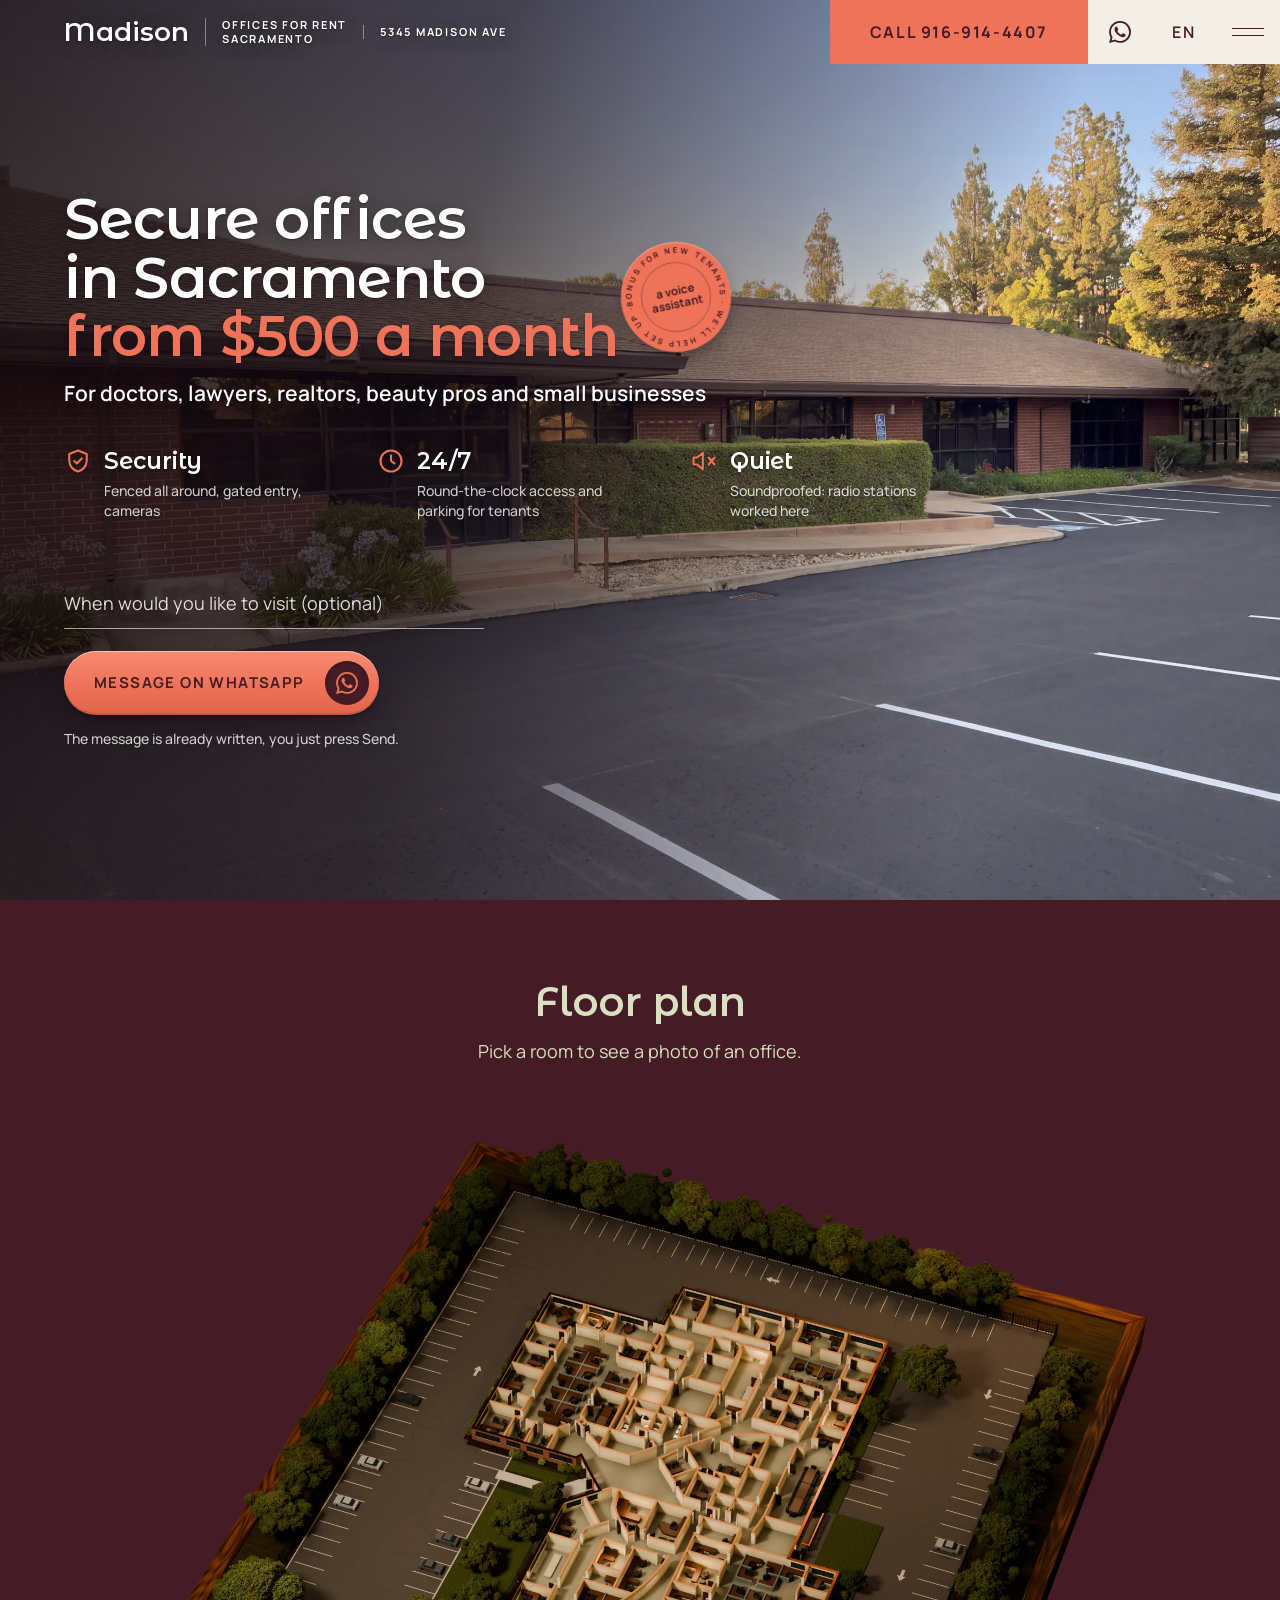
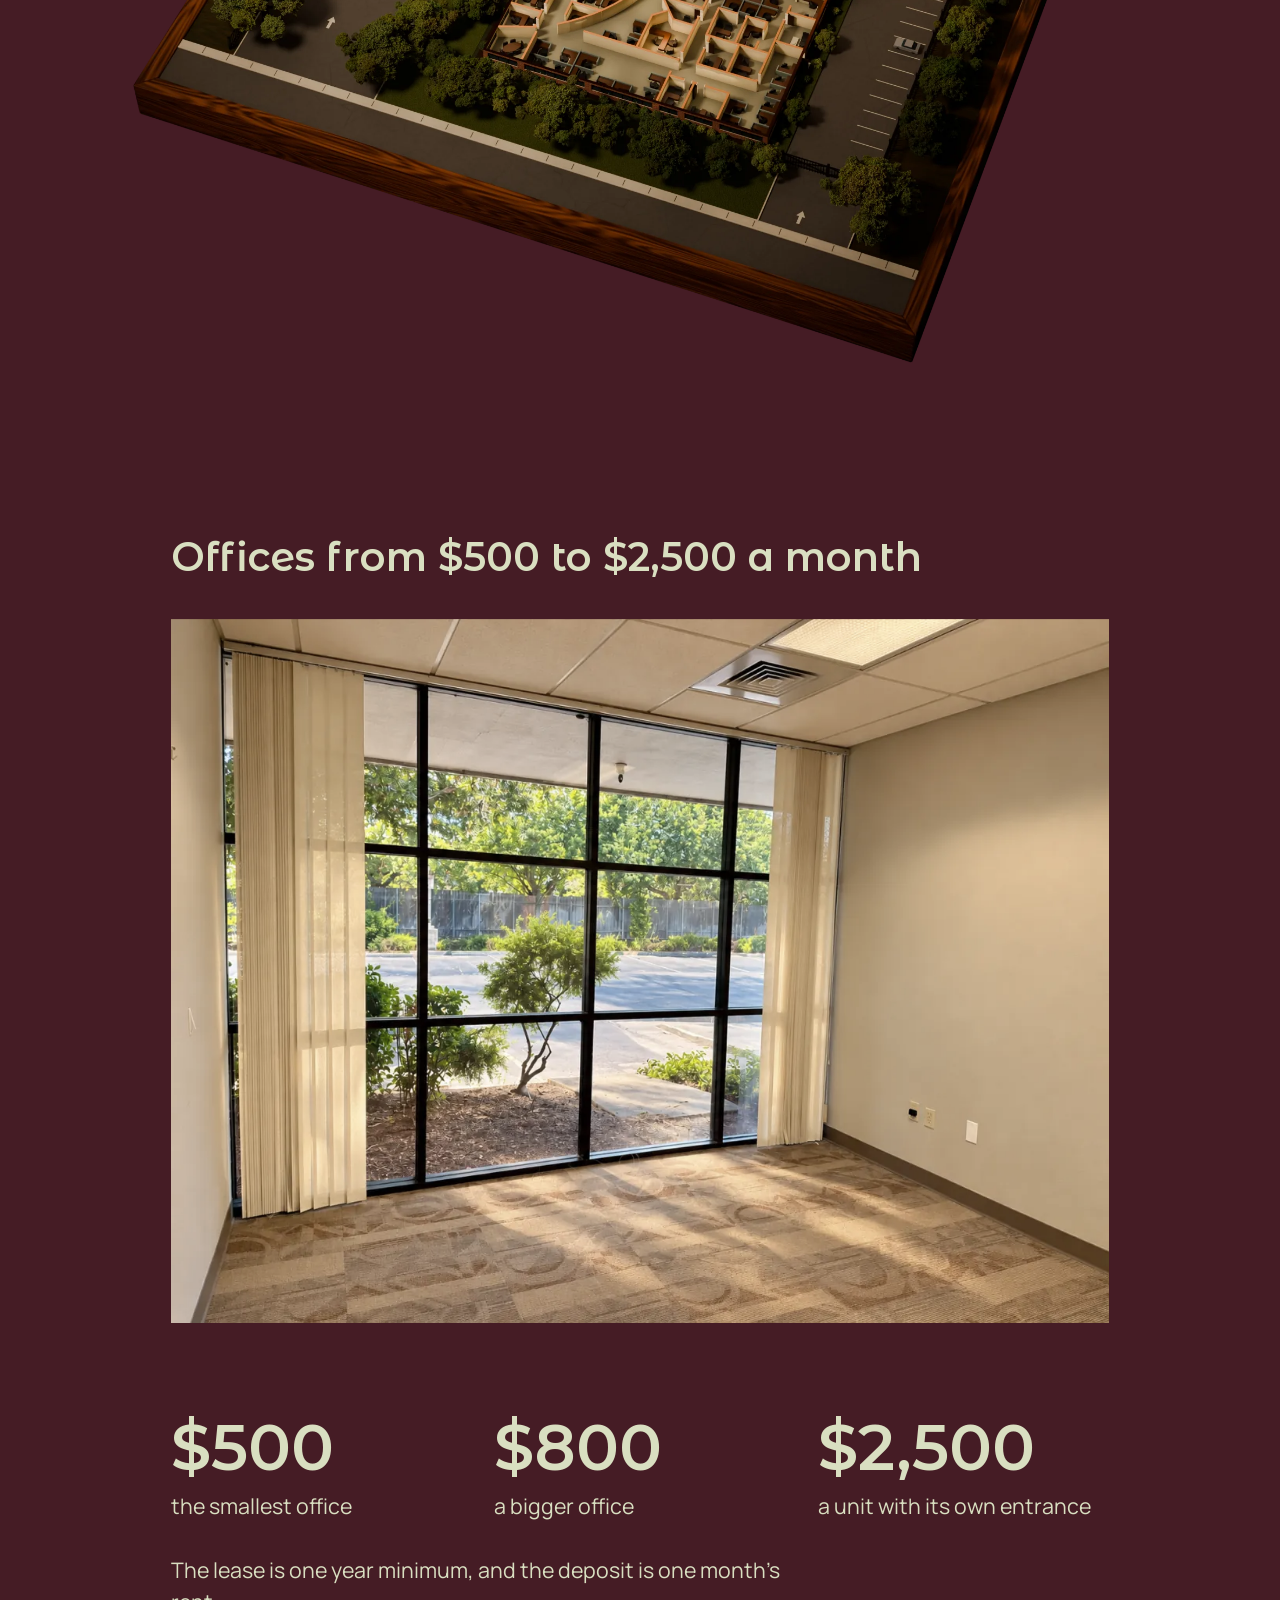
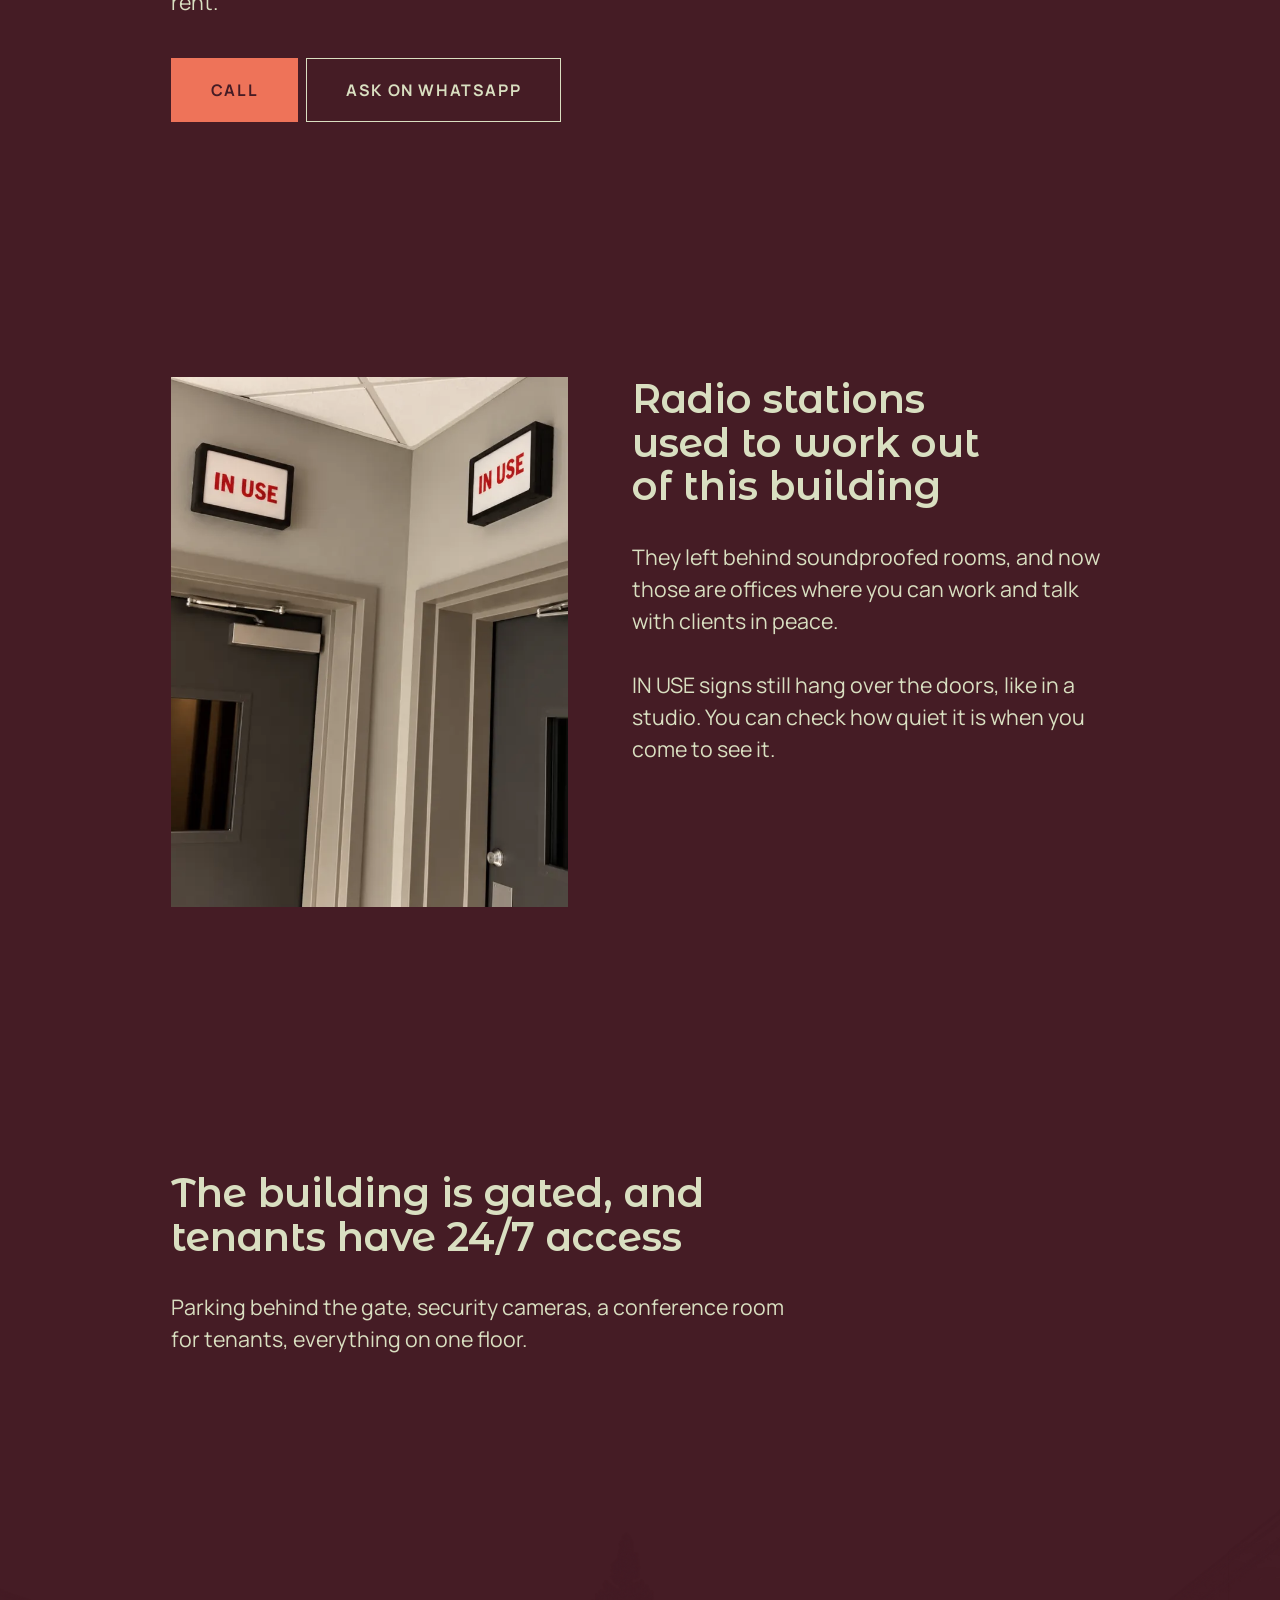
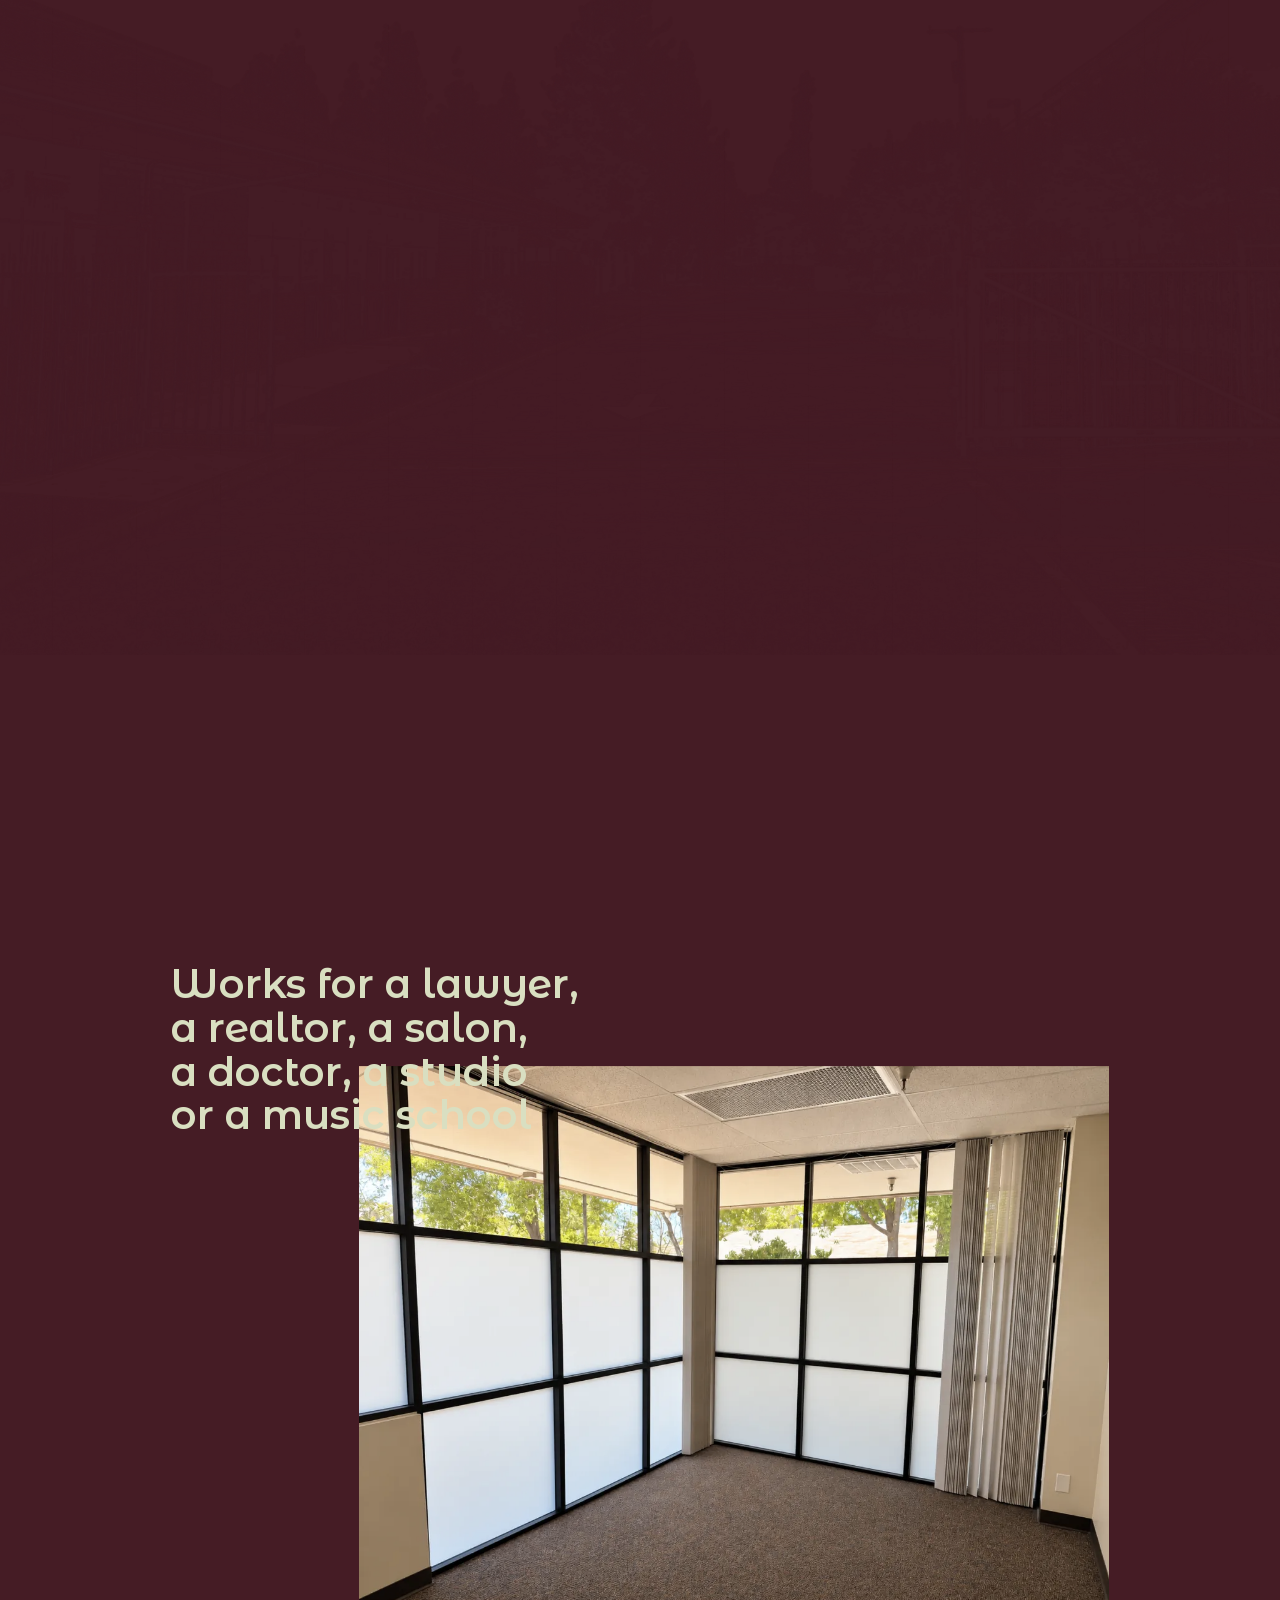
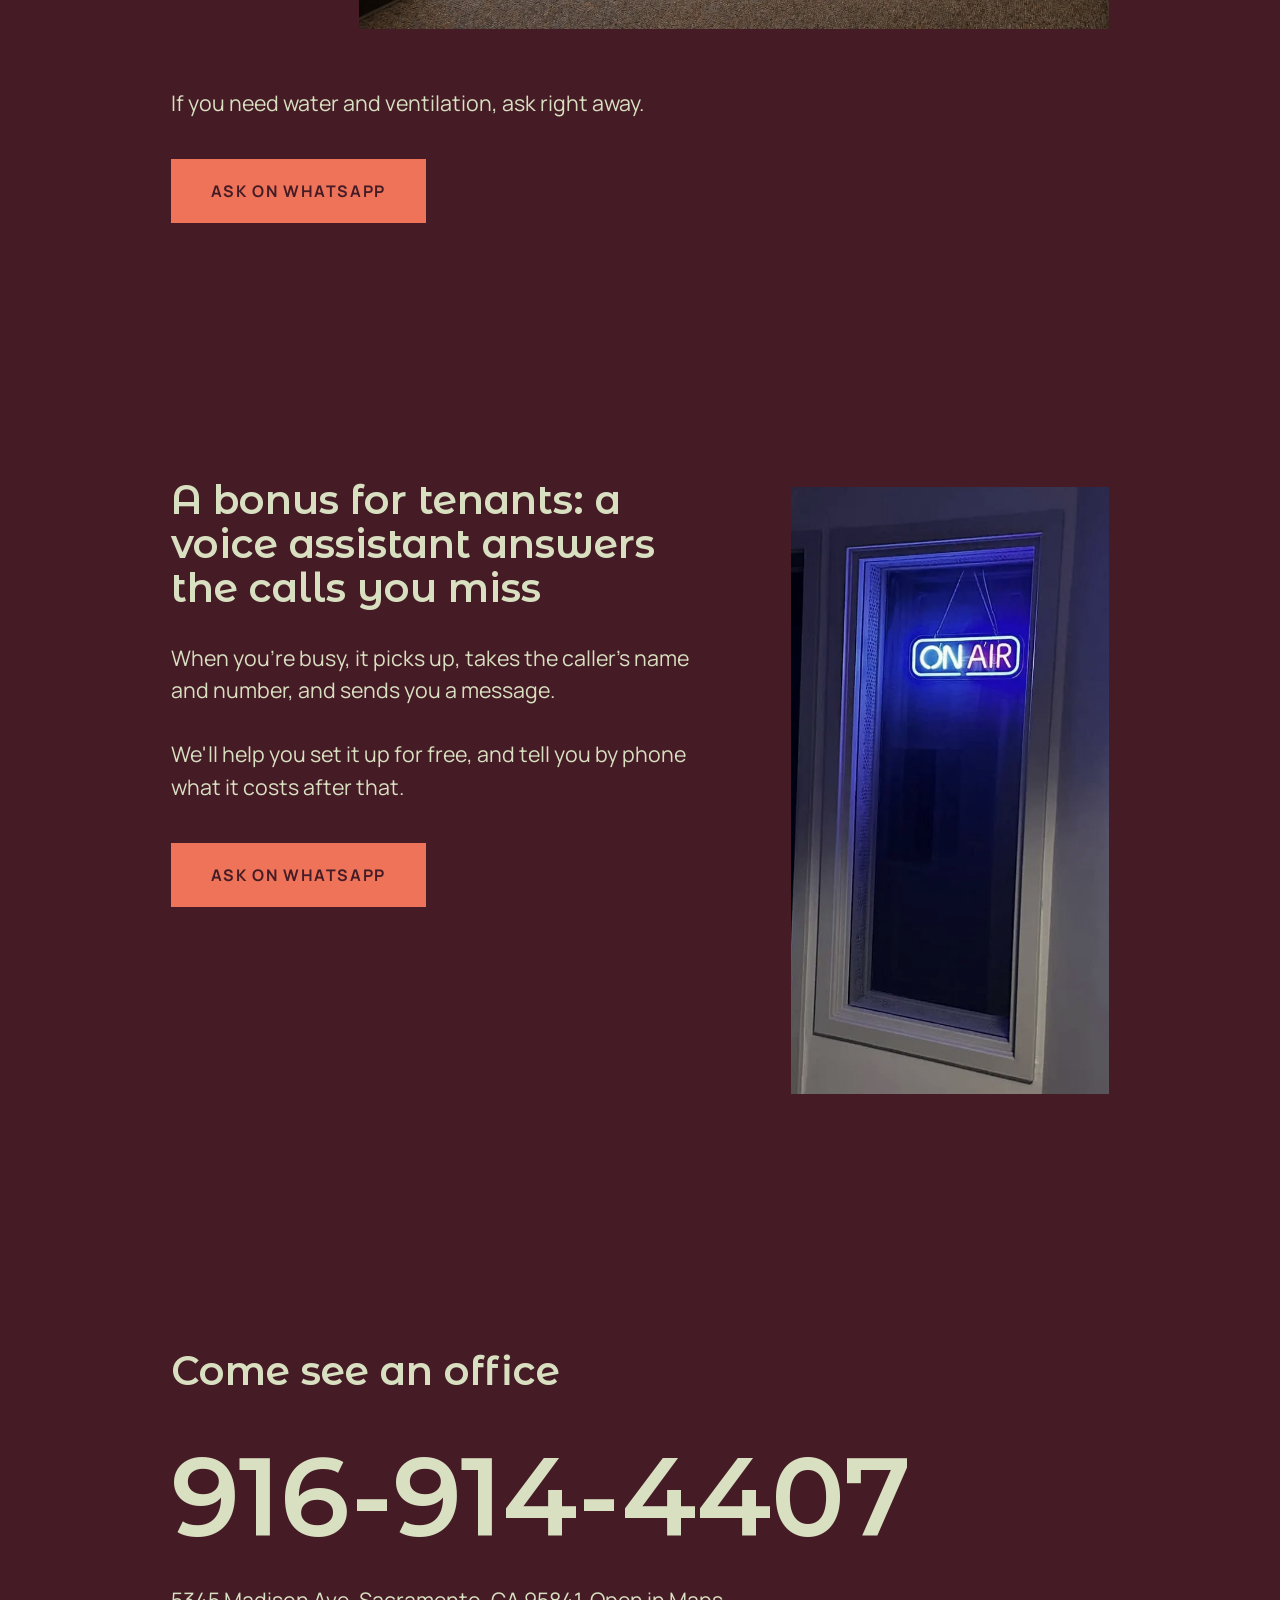
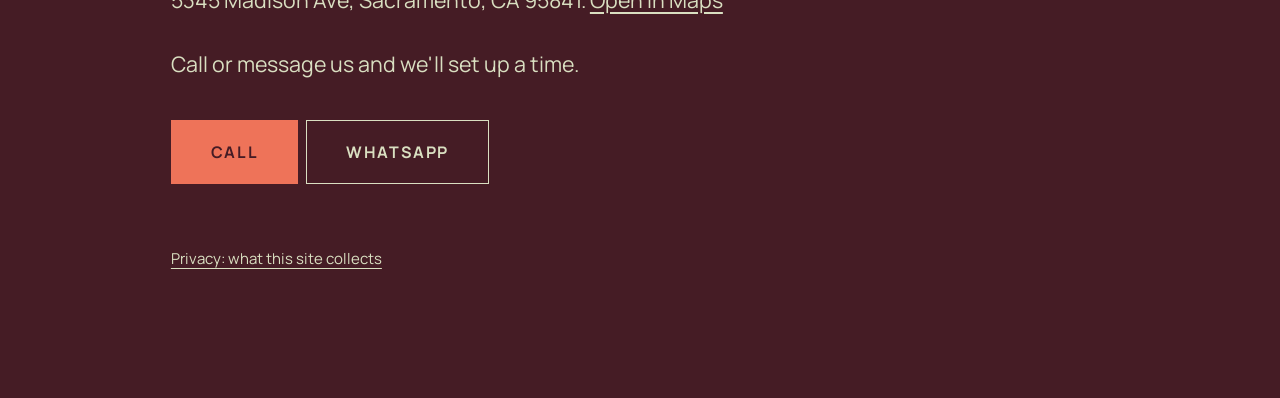
==== index.html @ 17319273 "Publish site" ====
<!doctype html>
<html lang="ru">
<head>
<meta charset="utf-8">
<meta name="viewport" content="width=device-width, initial-scale=1, viewport-fit=cover">
<title>Офисы в аренду в Сакраменто от $500 в месяц | Madison Business Center</title>
<meta name="description" content="Сдаём офисы на 5345 Madison Ave в Сакраменто. Самый маленький стоит $500 в месяц, договор от года. Здание за забором с воротами, доступ круглосуточный. Звоните: 916-914-4407.">
<meta property="og:title" content="Офисы в аренду в Сакраменто от $500 в месяц">
<meta property="og:description" content="Madison Business Center, 5345 Madison Ave. Самый маленький офис стоит $500 в месяц. Звоните или пишите: 916-914-4407.">
<meta property="og:type" content="website">
<meta property="og:url" content="https://5345madisonave.com/">
<meta property="og:site_name" content="Madison Business Center">
<meta property="og:image" content="https://5345madisonave.com/share.jpg">
<meta property="og:image:width" content="1200">
<meta property="og:image:height" content="630">
<meta name="twitter:card" content="summary_large_image">
<meta name="theme-color" content="#451c25">
<link rel="icon" href="favicon.png">
<link rel="apple-touch-icon" href="apple-touch-icon.png">
<link rel="preload" href="fonts/montserrat-alternates-cyrillic-600.woff2" as="font" type="font/woff2" crossorigin>
<link rel="preload" href="fonts/montserrat-alternates-latin-600.woff2" as="font" type="font/woff2" crossorigin>
<link rel="preload" href="site.js?v=f6bfa3b4" as="script">
<link rel="stylesheet" href="styles.css?v=b076b61e">
<script>
// A/B-тест первого экрана: при первом заходе случайный вариант из site/screens/, дальше тот же (память браузера).
// ?hero=имя показывает нужный вариант и не запоминается. Название уходит в счётчики: site/counters.html, site/code/track.js
// Варианты из LINK_ONLY (tools/build.py) в случайную раздачу не входят, только по ?hero=имя
var hero = (function (all, linkOnly) {
  var asked = new URLSearchParams(location.search).get('hero'), kept = null;
  if (all.includes(asked) || linkOnly.includes(asked)) return asked;
  try { kept = localStorage.getItem('hero'); } catch (e) {}
  if (!all.includes(kept)) {
    kept = all[Math.floor(Math.random() * all.length)];
    try { localStorage.setItem('hero', kept); } catch (e) {}
  }
  return kept;
})(["now"], ["checklist"]);
</script>
<script>
// С часовым поясом ЕС, Великобритании, Швейцарии, Норвегии и Исландии счётчики не включаются: там по правилам Google нужен баннер согласия (V 04.11).
// Европейские пояса России, Беларуси, Украины, Турции и Молдовы под это правило не попадают
if (!/^(Europe\/(?!(Moscow|Istanbul|Kiev|Kyiv|Minsk|Kaliningrad|Samara|Volgograd|Saratov|Ulyanovsk|Astrakhan|Kirov|Simferopol|Chisinau|Tiraspol|Uzhgorod|Zaporozhye)$)|Atlantic\/(Reykjavik|Canary|Madeira|Azores|Faroe)|Asia\/(Nicosia|Famagusta)|Arctic\/)/.test(Intl.DateTimeFormat().resolvedOptions().timeZone)) {
(function(m,e,t,r,i,k,a){m[i]=m[i]||function(){(m[i].a=m[i].a||[]).push(arguments)};m[i].l=1*new Date();k=e.createElement(t),a=e.getElementsByTagName(t)[0],k.async=1,k.src=r,a.parentNode.insertBefore(k,a)})(window,document,'script','https://mc.yandex.ru/metrika/tag.js?id=114074741','ym');
ym(114074741,'init',{webvisor:true,clickmap:true,trackLinks:true,accurateTrackBounce:true,params:{hero_variant:hero}});
!function(f,b,e,v,n,t,s){if(f.fbq)return;n=f.fbq=function(){n.callMethod?n.callMethod.apply(n,arguments):n.queue.push(arguments)};if(!f._fbq)f._fbq=n;n.push=n;n.loaded=!0;n.version='2.0';n.queue=[];t=b.createElement(e);t.async=!0;t.src=v;s=b.getElementsByTagName(e)[0];s.parentNode.insertBefore(t,s)}(window,document,'script','https://connect.facebook.net/en_US/fbevents.js');
fbq('set','autoConfig',false,'28576563968688443');
fbq('init','28576563968688443');
fbq('track','PageView',{hero_variant:hero});
(function(s){s.async=true;s.src='https://www.googletagmanager.com/gtag/js?id=G-KDTHYG6SX0';document.head.appendChild(s)})(document.createElement('script'));
window.dataLayer=window.dataLayer||[];window.gtag=function(){dataLayer.push(arguments)};gtag('js',new Date());gtag('set','user_properties',{hero_variant:hero});gtag('config','G-KDTHYG6SX0',{hero_variant:hero});
}
</script>
<meta name="yandex-verification" content="9d44aedc768a4db7">
<meta name="msvalidate.01" content="8FBA087BF48100B295E603E9E02A6401">
<meta name="facebook-domain-verification" content="67ego4nzcnfu8q61vjqx5d379kc8ty">
<script type="application/ld+json">{"@context": "https://schema.org", "@type": "LocalBusiness", "name": "Madison Business Center", "url": "https://5345madisonave.com/", "telephone": "+19169144407", "description": "Offices for rent at 5345 Madison Ave in Sacramento. The smallest one is $500 a month, with a one-year lease. The building is gated, with 24/7 access. Call 916-914-4407.", "image": "https://5345madisonave.com/img/building.webp", "priceRange": "from $500 a month", "address": {"@type": "PostalAddress", "streetAddress": "5345 Madison Ave", "addressLocality": "Sacramento", "addressRegion": "CA", "postalCode": "95841", "addressCountry": "US"}}</script>
</head>
<body data-tone="claret">
<div class="corner">
  <a class="cta" href="tel:+19169144407" aria-label="Позвонить 916-914-4407" data-en-label="Call 916-914-4407" data-es-label="Llamar 916-914-4407"><span class="roll"><i><span class="wide" data-en="Call " data-es="Llamar ">Позвонить </span>916-914-4407</i><i><span class="wide" data-en="Call " data-es="Llamar ">Позвонить </span>916-914-4407</i></span></a>
  <a class="sq wa" href="https://wa.me/19169144407" target="_blank" rel="noopener" aria-label="WhatsApp" data-en-label="WhatsApp" data-es-label="WhatsApp"><svg width="22" height="22" aria-hidden="true"><use href="#i-wa"/></svg></a>
  <details class="menu sq langs">
    <summary id="lang" aria-label="Язык" data-en-label="Language" data-es-label="Idioma">RU</summary>
    <nav class="drop">
      <a href="?lang=ru" lang="ru" data-lang="ru">Русский</a>
      <a href="?lang=en" lang="en" data-lang="en">English</a>
      <a href="?lang=es" lang="es" data-lang="es">Español</a>
    </nav>
  </details>
  <details class="menu sq" id="menu">
    <summary aria-label="Меню" data-en-label="Menu" data-es-label="Menú"><span class="lines"></span></summary>
    <nav class="drop">
      <a href="#building" data-en="Floor plan" data-es="Plano del edificio">План здания</a>
      <a href="#prices" data-en="Prices" data-es="Precios">Цены</a>
      <a href="#radio" data-en="Radio stations and quiet" data-es="Estaciones de radio y silencio">Радиостанции и тишина</a>
      <a href="#gates" data-en="Gate and access" data-es="Portón y acceso">Ворота и доступ</a>
      <a href="#fit" data-en="For your business" data-es="Para su negocio">Для вашего дела</a>
      <a href="#voice" data-en="Voice assistant bonus" data-es="Bono: asistente de voz">Голосовой помощник</a>
      <a href="#contact" data-en="Come see it" data-es="Venga a verlo">Приехать посмотреть</a>
    </nav>
  </details>
</div>

<!-- Значки первого экрана, общие для всех вариантов (site/screens/): <svg class="ico"><use href="#i-quiet"/></svg>.
     Вид значка — .ico в site/design/styles.css -->
<svg width="0" height="0" style="position:absolute" aria-hidden="true">
  <symbol id="i-safe" viewBox="0 0 24 24"><path d="M12 3 4.5 6v5.5c0 4.6 3.2 8.4 7.5 9.5 4.3-1.1 7.5-4.9 7.5-9.5V6z"/><path d="m8.8 12 2.2 2.2 4.2-4.4"/></symbol>
  <symbol id="i-quiet" viewBox="0 0 24 24"><path d="M11 5 6 9H3v6h3l5 4z"/><path d="m16 9 5 6m0-6-5 6"/></symbol>
  <symbol id="i-hours" viewBox="0 0 24 24"><circle cx="12" cy="12" r="9"/><path d="M12 7v5l3 2"/></symbol>
  <!-- Кнопки заявки: WhatsApp — залитый знак (Simple Icons, CC0), SMS и звонок — линией, как значки выгод -->
  <symbol id="i-wa" viewBox="0 0 24 24" fill="currentColor" stroke="none"><path d="M17.472 14.382c-.297-.149-1.758-.867-2.03-.967-.273-.099-.471-.148-.67.15-.197.297-.767.966-.94 1.164-.173.199-.347.223-.644.075-.297-.15-1.255-.463-2.39-1.475-.883-.788-1.48-1.761-1.653-2.059-.173-.297-.018-.458.13-.606.134-.133.298-.347.446-.52.149-.174.198-.298.298-.497.099-.198.05-.371-.025-.52-.075-.149-.669-1.612-.916-2.207-.242-.579-.487-.5-.669-.51-.173-.008-.371-.01-.57-.01-.198 0-.52.074-.792.372-.272.297-1.04 1.016-1.04 2.479 0 1.462 1.065 2.875 1.213 3.074.149.198 2.096 3.2 5.077 4.487.709.306 1.262.489 1.694.625.712.227 1.36.195 1.871.118.571-.085 1.758-.719 2.006-1.413.248-.694.248-1.289.173-1.413-.074-.124-.272-.198-.57-.347m-5.421 7.403h-.004a9.87 9.87 0 0 1-5.031-1.378l-.361-.214-3.741.982.998-3.648-.235-.374a9.86 9.86 0 0 1-1.51-5.26c.001-5.45 4.436-9.884 9.888-9.884 2.64 0 5.122 1.03 6.988 2.898a9.825 9.825 0 0 1 2.893 6.994c-.003 5.45-4.437 9.884-9.885 9.884m8.413-18.297A11.815 11.815 0 0 0 12.05 0C5.495 0 .16 5.335.157 11.892c0 2.096.547 4.142 1.588 5.945L.057 24l6.305-1.654a11.882 11.882 0 0 0 5.683 1.448h.005c6.554 0 11.89-5.335 11.893-11.893a11.821 11.821 0 0 0-3.48-8.413Z"/></symbol>
  <symbol id="i-sms" viewBox="0 0 24 24"><path d="M5 4h14a2 2 0 0 1 2 2v9a2 2 0 0 1-2 2h-9l-5 4v-4a2 2 0 0 1-2-2V6a2 2 0 0 1 2-2Z"/><path d="M8 10.5h.01M12 10.5h.01M16 10.5h.01"/></symbol>
  <symbol id="i-call" viewBox="0 0 24 24"><path d="M6.5 3.5h3l1.5 4-2 1.5a12 12 0 0 0 6 6l1.5-2 4 1.5v3a2 2 0 0 1-2 2A16 16 0 0 1 4.5 5.5a2 2 0 0 1 2-2Z"/></symbol>
</svg>
<template id="hero-checklist"><style>/* Вариант первого экрана с лид-магнитом (V 08.11): тот же экран про аренду, что у now (шапка, заголовок с ценой, «кому», выгоды),
   меняется только форма — чек-лист «Открыть бизнес в Сакраменто» за почту. Оффер формы не меняет смысл экрана (V 08.11).
   На компьютере (V 08.11): заголовок с ценой на всю ширину, под ним крупнее «для кого», по центру форма, внизу три выгоды в ряд.
   Форма: почта и кнопка строкой, под ними галочка согласия на письма со ссылкой на страницу о данных и тихая строка про просмотр.
   После кнопки форма прячется, на её месте «спасибо» со ссылкой на PDF, звонком и WhatsApp (site/code/lead.js, класс done, #lead-sent).
   Пока не подключён Brevo, вариант открывается только по ?hero=checklist (LINK_ONLY в tools/build.py) */
.hero{position:relative;isolation:isolate;display:flex;flex-direction:column;align-items:flex-start;min-height:100vh;min-height:100svh;padding:0 var(--m) clamp(28px,5vh,48px);color:#fff;text-shadow:0 1px 2px rgba(20,8,11,.35),0 2px 20px rgba(20,8,11,.4);overflow:hidden;overflow:clip;--step:clamp(28px,4.4vh,40px)}
.hero .photo{position:absolute;z-index:-2;inset:0;animation:settle 2.4s cubic-bezier(.16,1,.3,1) both}
.hero .photo img{position:absolute;inset:0;width:100%;height:100%;object-fit:cover;object-position:50% 15%}
.hero::after{content:"";position:absolute;z-index:-1;inset:0;background:linear-gradient(100deg,rgba(20,8,11,.86) 0%,rgba(20,8,11,.66) 36%,rgba(20,8,11,.3) 58%,rgba(20,8,11,0) 76%)}
.hero ::selection{background:var(--coral);color:var(--claret);text-shadow:none}

.bar{display:flex;align-items:center;gap:16px;height:var(--bar)}
.logo{font-size:26px;line-height:28px;font-weight:600}
.tag{padding-left:16px;border-left:1px solid color-mix(in srgb,currentColor 40%,transparent);font:700 11px/14px var(--text);letter-spacing:.16em;text-transform:uppercase}

h1{margin-top:clamp(32px,14vh,140px);width:max-content;max-width:100%;font-size:clamp(40px,min(4.4vw,7.2vh),64px);line-height:1.04;font-weight:600;letter-spacing:-.015em;animation:rise 1s .15s cubic-bezier(.16,1,.3,1) both}
h1 em{display:block;font-style:normal;color:var(--coral)}
.sub{margin-top:12px;font-size:21px;line-height:30px;font-weight:600;text-wrap:pretty;animation:rise 1s .25s cubic-bezier(.16,1,.3,1) both}

/* Три выгоды плотным блоком, как у now, но вместо коралловой черты линейный значок слева от заголовка (V 08.11). Без <b>: в .cut его забирают полосы ворот (styles.css) */
.perks{display:grid;grid-template-columns:repeat(3,max-content);gap:20px 56px;margin-top:var(--step);padding:0;list-style:none;animation:rise 1s .35s cubic-bezier(.16,1,.3,1) both}
.perks li{display:grid;grid-template-columns:auto 1fr;column-gap:14px;align-items:center;align-content:start}
.perks strong{display:block;font:600 clamp(22px,1.8vw,26px)/1.15 var(--head);letter-spacing:-.01em}
.perks span{grid-column:2;display:block;max-width:15.5em;margin-top:6px;font-size:14px;line-height:20px;font-weight:500;opacity:.78}

/* Повод над формой одной строкой: что человек получит за почту */
.ask{margin-bottom:4px;font:600 clamp(20px,1.6vw,24px)/1.2 var(--head);letter-spacing:-.01em;text-wrap:balance}
.lead{width:min(100%,720px);margin-top:var(--step);animation:rise 1s .45s cubic-bezier(.16,1,.3,1) both}
.fields{display:flex;align-items:flex-end;gap:28px}
.fields .fld{flex:1 1 auto;min-width:0}
.book{flex:none;display:inline-flex;align-items:center;gap:24px;height:64px;padding:0 10px 0 32px;border-radius:999px;background:linear-gradient(180deg,#f58b72,var(--coral) 52%,#e2654b);color:var(--claret);font:700 15px/20px var(--text);letter-spacing:1.4px;text-transform:uppercase;text-shadow:none;white-space:nowrap;box-shadow:inset 0 1px 0 rgba(255,255,255,.45),inset 0 -2px 0 rgba(110,30,20,.2),0 1px 2px rgba(20,8,11,.35),0 12px 28px -10px rgba(20,8,11,.8);transition:transform .25s var(--ease),box-shadow .25s var(--ease)}
.book:hover{transform:translateY(-2px);box-shadow:inset 0 1px 0 rgba(255,255,255,.5),inset 0 -2px 0 rgba(110,30,20,.2),0 2px 4px rgba(20,8,11,.3),0 18px 36px -12px rgba(20,8,11,.85)}
.book:active{transform:translateY(1px);box-shadow:inset 0 2px 6px rgba(110,30,20,.35),0 1px 2px rgba(20,8,11,.35)}
.book:focus-visible{outline:2px solid #fff;outline-offset:3px}
.book i{display:grid;place-items:center;width:44px;height:44px;border-radius:50%;background:var(--claret);color:var(--coral);box-shadow:inset 0 1px 3px rgba(0,0,0,.4);transition:transform .3s var(--ease)}
.book:hover i{transform:translateY(2px)}

.fld{position:relative;display:block;padding-top:22px;cursor:text;box-shadow:inset 0 -1px color-mix(in srgb,currentColor 60%,transparent)}
.fld::after{content:"";position:absolute;left:0;right:0;bottom:0;height:2px;background:currentColor;transform:scaleX(0);transform-origin:0 50%;transition:transform .45s var(--ease)}
.fld:focus-within::after{transform:scaleX(1)}
.fld input{display:block;width:100%;padding:6px 32px 12px 0;border:0;border-radius:0;outline:0;background:none;color:inherit;caret-color:var(--coral);font:500 18px/28px var(--text)}
.fld input:-webkit-autofill{-webkit-box-shadow:inset 0 0 0 64px var(--claret);-webkit-text-fill-color:#fff}
.fld span{position:absolute;left:0;top:28px;font-size:18px;line-height:28px;opacity:.85;transform-origin:0 0;pointer-events:none;transition:transform .25s var(--ease),opacity .25s}
.fld input:focus+span,.fld input:not(:placeholder-shown)+span{transform:translateY(-26px) scale(.75);opacity:1}
.tick{position:absolute;right:0;bottom:12px;opacity:0;transform:scale(.6);transition:opacity .2s,transform .3s var(--ease)}
.good .tick{opacity:1;transform:none}
.bad{box-shadow:inset 0 -2px var(--coral)}
.form-bad{margin-top:12px;font-size:15px;line-height:22px;font-weight:700}

/* Галочка согласия: по умолчанию не отмечена, квадрат в цвет текста, отмеченная — коралловая с винной чертой */
.agree{display:flex;gap:10px;align-items:center;margin-top:18px;font-size:14px;line-height:20px;font-weight:500;cursor:pointer}
.agree input{flex:none;appearance:none;display:grid;place-items:center;width:20px;height:20px;margin:0;border:1.5px solid rgba(255,255,255,.85);border-radius:4px;background:rgba(20,8,11,.25);cursor:pointer;transition:background .2s,border-color .2s}
.agree input::after{content:"";width:10px;height:5px;margin-top:-3px;border:solid var(--claret);border-width:0 0 2px 2px;transform:rotate(-45deg) scale(0);transition:transform .2s var(--ease)}
.agree input:checked{border-color:var(--coral);background:var(--coral)}
.agree input:checked::after{transform:rotate(-45deg) scale(1)}
.agree input:focus-visible{outline:2px solid #fff;outline-offset:2px}
.agree span{opacity:.88}
.hero .agree a,.hero .also a,.thanks a{text-decoration:underline;text-decoration-thickness:1px;text-underline-offset:3px}
.also{margin-top:10px;font-size:14px;line-height:20px;font-weight:500;opacity:.72}
.also a:hover,.agree a:hover{opacity:1;color:var(--coral)}

/* «Спасибо» на месте формы */
.lead.done>:not(.thanks){display:none}
.thanks{max-width:560px;font-size:17px;line-height:26px;font-weight:500}
.thanks:focus{outline:0}
.thanks p+p{margin-top:8px}
.thanks .done{margin-bottom:6px;font:600 clamp(24px,2vw,30px)/1.2 var(--head);color:var(--coral)}
.thanks a{font-weight:700}
.thanks .pdf{display:inline-flex;align-items:center;gap:10px;margin-top:4px;padding:12px 22px;border-radius:999px;background:var(--coral);color:var(--claret);text-decoration:none;text-shadow:none;font:700 14px/20px var(--text);letter-spacing:1px;text-transform:uppercase;box-shadow:0 12px 28px -12px rgba(20,8,11,.8)}
@keyframes rise{from{opacity:0;transform:translateY(24px)}}
@keyframes settle{from{transform:scale(1.04)}}

/* Компьютер: всё по центру. Заголовок одной строкой «Небольшие офисы в Сакраменто», под ним цена коралловым, на всю ширину;
   «для кого» крупнее обычного; форма столбиком — повод, почта, кнопка, галочка; выгоды внизу экрана в ряд.
   Затемнение ровное по всему фото, сильнее внизу под выгодами, без плашек */
@media (min-width:900px){
  /* Весь экран в один экран и на 1280×720 (V 08.11: выгоды обрезались снизу): отступы и размеры от высоты окна */
  .hero{align-items:center;text-align:center;padding-bottom:clamp(20px,4vh,44px)}
  .hero::after{background:linear-gradient(180deg,rgba(20,8,11,.62) 0%,rgba(20,8,11,.5) 45%,rgba(20,8,11,.72) 100%)}
  .bar{align-self:stretch;text-align:left}
  h1{margin-top:clamp(12px,4.5vh,64px);width:auto;font-size:clamp(40px,min(4.6vw,7.4vh),76px);line-height:1.04}
  h1 br{display:none}   /* в тексте перед <br> пробел, строка «Небольшие офисы в Сакраменто» целиком */
  .sub{margin-top:clamp(6px,1.4vh,14px);font-size:clamp(18px,min(1.8vw,3vh),26px);line-height:1.3}
  /* Форма одним блоком (V 08.11: «форму выдели»): тёмная полупрозрачная подложка ровно по форме, тонкая светлая кромка, коралловая черта сверху.
     Не панель на пол-экрана и не размытие (V 04.11 отверг то и другое) */
  .lead{position:relative;width:min(100%,720px);margin-top:clamp(14px,3.2vh,36px);padding:clamp(14px,2.6vh,28px) 48px clamp(14px,2.4vh,24px);border-radius:24px;background:rgba(20,8,11,.62);box-shadow:inset 0 0 0 1px rgba(255,255,255,.14),0 24px 60px -24px rgba(20,8,11,.8)}
  .lead::before{content:"";position:absolute;top:0;left:50%;width:56px;height:3px;border-radius:0 0 3px 3px;background:var(--coral);transform:translateX(-50%)}
  .ask{font:600 clamp(18px,min(1.6vw,2.9vh),24px)/1.3 var(--head);margin-bottom:0}
  .fields{flex-direction:column;align-items:center;gap:clamp(10px,2vh,20px)}   /* V 08.11: почта, под ней кнопка, под ней галочка — столбиком */
  .fields .fld{flex:none;width:min(100%,480px);text-align:left}
  .book{height:clamp(50px,7vh,60px)}
  .book i{width:clamp(36px,5vh,42px);height:clamp(36px,5vh,42px)}
  .fld input:-webkit-autofill{-webkit-box-shadow:inset 0 0 0 64px #2b1218}
  .agree,.also{justify-content:center}
  .agree{display:inline-flex;margin-top:clamp(10px,1.8vh,16px)}
  .also{margin-top:6px;font-size:13px}
  .thanks{margin:0 auto}
  /* Выгоды внизу в ряд, плотно: коралловый линейный значок слева от заголовка вместо черты, пояснение под заголовком */
  .perks{margin-top:auto;padding-top:clamp(14px,3vh,32px);width:min(100%,1080px);gap:16px 48px;text-align:left}
  .perks strong{font-size:clamp(20px,min(1.7vw,3.2vh),26px)}
  .perks span{margin-top:4px}
}
@media (max-width:899px){
  .logo{font-size:min(22px,5.6vw)}
  .tag{display:none}
  h1{margin-top:16px;font-size:min(40px,9vw)}
  .sub{font-size:16px;line-height:24px}
  .perks{grid-template-columns:1fr;gap:16px}
  .perks strong{font-size:22px;line-height:26px}
  .lead{width:100%;margin-top:28px}
  .fields{flex-direction:column;align-items:stretch;gap:20px}
  .book{justify-content:space-between;padding-left:24px;font-size:14px;letter-spacing:1px}
}
@media (max-width:419px){.logo{font-size:18px}}</style>
<header class="hero" id="top" data-tone="claret">
  <div class="photo"><picture><source media="(min-width:900px)" srcset="img/building.webp"><img src="img/building-900.webp" width="1448" height="1086" fetchpriority="high" alt="Длинный фасад одноэтажного кирпичного здания с тёмными окнами, перед ним живая изгородь" data-en-alt="The long front of the one-storey brick building with dark windows and a hedge in front" data-es-alt="La larga fachada del edificio de ladrillo de un piso, con ventanas oscuras y un seto al frente"></picture></div>
  <div class="bar"><a class="logo" href="#top">Madison</a><span class="tag" data-en="Offices for&nbsp;rent<br>Sacramento" data-es="Oficinas en&nbsp;renta<br>Sacramento">Офисы в&nbsp;аренду<br>Сакраменто</span><span class="tag">5345 Madison Ave</span></div>
  <h1 data-en="Secure offices <br>in&nbsp;Sacramento <em>from&nbsp;$500 a&nbsp;month</em>" data-es="Oficinas seguras <br>en&nbsp;Sacramento <em>desde&nbsp;$500 al&nbsp;mes</em>">Безопасные офисы <br>в&nbsp;Сакраменто <em>от&nbsp;$500 в&nbsp;месяц</em></h1>
  <p class="sub" data-en="For doctors, lawyers, realtors, beauty pros and small businesses" data-es="Para médicos, abogados, agentes de bienes raíces, estilistas y&nbsp;pequeños negocios">Для врачей, юристов, риелторов, мастеров и&nbsp;небольшого бизнеса</p>
  <!-- Первый экран про аренду, как у now (V 08.11: оффер формы не меняет смысл экрана). Про чек-лист только форма: почта за чек-лист. Отправка в site/code/lead.js («ОТПРАВКА В BREVO»), после неё на месте формы #lead-sent — «спасибо» -->
  <form class="lead" id="lead" data-send="brevo" novalidate>
    <p class="ask" data-en="Leave your email and get a free checklist: “How to start a business in&nbsp;Sacramento”" data-es="Deje su correo y&nbsp;reciba gratis la lista «Cómo abrir un negocio en&nbsp;Sacramento»">Оставьте почту и&nbsp;получите бесплатный чек‑лист «Как открыть бизнес в&nbsp;Сакраменто»</p>
    <div class="fields" id="lead-fields">
      <label class="fld"><input name="email" type="email" inputmode="email" autocomplete="email" placeholder=" " aria-describedby="lead-bad-email" required><span data-en="Email" data-es="Correo electrónico">Электронная почта</span><svg class="tick" viewBox="0 0 24 24" width="24" height="24" aria-hidden="true"><path d="M4 13l5 5L20 6" fill="none" stroke="currentColor" stroke-width="2"/></svg></label>
      <button class="book" type="submit" id="book"><span data-en="Get the checklist" data-es="Recibir la lista">Получить чек‑лист</span><i aria-hidden="true"><svg viewBox="0 0 24 24" width="18" height="18"><path d="M12 4v12M6 11l6 6 6-6M5 20h14" fill="none" stroke="currentColor" stroke-width="1.75" stroke-linecap="round" stroke-linejoin="round"/></svg></i></button>
    </div>
    <p class="form-bad" id="lead-bad-email" data-en="Check the email address, like name@gmail.com." data-es="Revise el correo electrónico, por ejemplo name@gmail.com." hidden>Проверьте адрес почты, например name@gmail.com.</p>
    <label class="agree"><input type="checkbox" name="consent"><span data-en="You can email me from Madison. <a href=privacy.html#en target=_blank>Privacy</a>" data-es="Pueden enviarme correos de Madison. <a href=privacy.html#es target=_blank>Privacidad</a>">Можно присылать мне письма от&nbsp;Madison. <a href=privacy.html target=_blank>О&nbsp;данных</a></span></label>
    <p class="also" data-en="Want to see an office right away? <a href=tel:+19169144407>Call</a> or message us on <a href=https://wa.me/19169144407 target=_blank rel=noopener>WhatsApp</a>" data-es="¿Quiere ver una oficina ya? <a href=tel:+19169144407>Llame</a> o escríbanos por <a href=https://wa.me/19169144407 target=_blank rel=noopener>WhatsApp</a>">Хотите сразу посмотреть офис? <a href=tel:+19169144407>Позвоните</a> или напишите в&nbsp;<a href=https://wa.me/19169144407 target=_blank rel=noopener>WhatsApp</a></p>
    <p class="form-bad" id="lead-off" role="status" data-en="Your request didn't go through. Please call <a class=map href=tel:+19169144407>916-914-4407</a> or message us on <a class=map href=https://wa.me/19169144407>WhatsApp</a>." data-es="Su solicitud no se envió. Por favor, llame al <a class=map href=tel:+19169144407>916-914-4407</a> o escríbanos por <a class=map href=https://wa.me/19169144407>WhatsApp</a>." hidden>Заявка не отправилась. Позвоните, пожалуйста, <a class=map href=tel:+19169144407>916-914-4407</a> или напишите в <a class=map href=https://wa.me/19169144407>WhatsApp</a>.</p>
    <div class="thanks" id="lead-sent" role="status" tabindex="-1" hidden>
      <p class="done" data-en="Almost done, check your email" data-es="Casi listo, revise su correo">Почти готово, проверьте почту</p>
      <p data-en="We've sent you an email with a&nbsp;link. Click “Confirm my email” in&nbsp;it, and the checklist will come in the next email. Can't find it? Check Spam or Promotions." data-es="Le enviamos un correo con un&nbsp;enlace. Haga clic en «Confirmar mi correo» y&nbsp;la lista le llegará en el siguiente correo. ¿No lo ve? Revise Spam o Promociones.">Мы отправили письмо со&nbsp;ссылкой. Нажмите в&nbsp;нём «Подтвердить почту», и&nbsp;следующим письмом придёт чек-лист. Нет письма&nbsp;— загляните в&nbsp;«Спам» или «Промоакции».</p>
      <p data-en="If you'd like to see an office, call <a href=tel:+19169144407>916-914-4407</a> or message us on <a href=https://wa.me/19169144407 target=_blank rel=noopener>WhatsApp</a>." data-es="Si quiere ver una oficina, llame al <a href=tel:+19169144407>916-914-4407</a> o escríbanos por <a href=https://wa.me/19169144407 target=_blank rel=noopener>WhatsApp</a>.">Захотите посмотреть офис — позвоните <a href=tel:+19169144407>916-914-4407</a> или напишите в&nbsp;<a href=https://wa.me/19169144407 target=_blank rel=noopener>WhatsApp</a>.</p>
    </div>
  </form>
  <ul class="perks">
    <li><svg class="ico" width="28" height="28" aria-hidden="true"><use href="#i-safe"/></svg><strong data-en="Security" data-es="Seguridad">Безопасность</strong><span data-en="Fenced all around, gated entry, cameras" data-es="Cerca en&nbsp;todo el perímetro, entrada con portón, cámaras">Забор по&nbsp;всему периметру, въезд через ворота, камеры</span></li>
    <li><svg class="ico" width="28" height="28" aria-hidden="true"><use href="#i-hours"/></svg><strong data-en="24/7" data-es="24/7">24/7</strong><span data-en="Round-the-clock access and parking for&nbsp;tenants" data-es="Acceso a cualquier hora y&nbsp;estacionamiento para inquilinos">Круглосуточный доступ и&nbsp;своя парковка для&nbsp;арендаторов</span></li>
    <li><svg class="ico" width="28" height="28" aria-hidden="true"><use href="#i-quiet"/></svg><strong data-en="Quiet" data-es="Silencio">Тишина</strong><span data-en="Soundproofed: radio stations worked here" data-es="Aislamiento de sonido: aquí trabajaban estaciones de radio">Шумоизоляция: здесь работали радиостанции</span></li>
  </ul>
</header></template>
<template id="hero-now"><style>/* Первый экран как у Lucid (выбор V 04.11 из трёх вариантов), содержание по схеме лендингов ConvertMonster (research/дизайн/первый-экран-как-делают/).
   Фото фасада на весь экран, затемнение только слева под словами, плашек нет.
   Текст белый с мягкой тенью у букв, чтобы читался с одного взгляда (V 04.11: «текст сливается с изображением»). Шапка: название, что здесь и адрес.
   Заголовок с ценой, строка «кому», три выгоды (жирный заголовок и строка пояснения), под ними объёмная кнопка, рядом с ней раскрываются
   кнопки заявки (V 04.11: «красивую кнопку, выпуклую»; 09.11 — WhatsApp, SMS и звонок вместо имени и телефона). Бонус — коралловая печать на фото, как круг у Žít Braník.
   Картинка фасада Nano Banana Pro по снимку cl-10 (content/facts.md). Внизу фото кончается ровной линией, ниже винное поле, как у Žít Braník (V 05.11) */
.hero{position:relative;isolation:isolate;display:flex;flex-direction:column;align-items:flex-start;min-height:100vh;min-height:100svh;padding:0 var(--m) clamp(28px,5vh,48px);color:#fff;text-shadow:0 1px 2px rgba(20,8,11,.35),0 2px 20px rgba(20,8,11,.4);overflow:hidden;overflow:clip}
.hero .photo{position:absolute;z-index:-2;inset:0;animation:settle 2.4s cubic-bezier(.16,1,.3,1) both}
.hero .photo img{position:absolute;inset:0;width:100%;height:100%;object-fit:cover;object-position:50% 15%}
.hero::after{content:"";position:absolute;z-index:-1;inset:0;background:linear-gradient(100deg,rgba(20,8,11,.86) 0%,rgba(20,8,11,.66) 36%,rgba(20,8,11,.3) 58%,rgba(20,8,11,0) 76%)}

/* Шапка: название, что здесь и адрес мелко, как у ConvertMonster. Звонок, WhatsApp, язык и меню справа в углу (site/page.html) */
.bar{display:flex;align-items:center;gap:16px;height:var(--bar)}
.logo{font-size:26px;line-height:28px;font-weight:600}
.tag{padding-left:16px;border-left:1px solid color-mix(in srgb,currentColor 40%,transparent);font:700 11px/14px var(--text);letter-spacing:.16em;text-transform:uppercase}

h1{margin-top:clamp(32px,14vh,140px);width:max-content;max-width:100%;font-size:clamp(40px,min(4.4vw,7.2vh),64px);line-height:1.04;font-weight:600;letter-spacing:-.015em;animation:rise 1s .15s cubic-bezier(.16,1,.3,1) both}
h1 em{display:block;font-style:normal;color:var(--coral)}
.sub{margin-top:12px;font-size:21px;line-height:30px;font-weight:600;animation:rise 1s .25s cubic-bezier(.16,1,.3,1) both}

/* Отступы лесенкой: заголовок и подзаголовок вплотную, выгоды и кнопка отбиты одинаково (--step).
   Три выгоды плотным блоком: коралловый линейный значок (общий набор в site/page.html), крупный заголовок, бледное пояснение.
   Без <b>: в .cut его забирают полосы ворот (styles.css) */
.hero{--step:clamp(28px,4.4vh,40px)}
.perks{display:grid;grid-template-columns:repeat(3,max-content);gap:20px 56px;margin-top:var(--step);padding:0;list-style:none;animation:rise 1s .35s cubic-bezier(.16,1,.3,1) both}
/* Значок слева от заголовка вместо коралловой черты, как у checklist (V 08.11), пояснение под заголовком.
   Колонки по ширине содержимого, промежуток между ними одинаковый (V 09.11: равные колонки с длинной «Безопасностью» смотрелись криво) */
.perks li{display:grid;grid-template-columns:auto 1fr;column-gap:12px;align-items:center;align-content:start}
.perks strong{display:block;font:600 clamp(22px,1.8vw,26px)/1.15 var(--head);letter-spacing:-.01em}
.perks span{grid-column:2;display:block;max-width:15.5em;margin-top:6px;font-size:14px;line-height:20px;font-weight:500;opacity:.78}

/* Заявка под выгодами (V и Рома 09.11, как на Exit 168): необязательное «когда удобно», под ним три кнопки, все видны сразу.
   Главная — объёмная коралловая «Написать в WhatsApp», рядом SMS и звонок контуром. Логика — site/code/lead.js */
.lead{width:min(100%,860px);margin-top:var(--step);animation:rise 1s .45s cubic-bezier(.16,1,.3,1) both}
.when{width:min(100%,420px);margin-bottom:22px}
.ways{display:flex;flex-wrap:wrap;align-items:center;gap:12px}
/* Кнопка выпуклая, но спокойная: мягкий свет сверху, тень под ней, при наведении приподнимается, при нажатии вдавливается */
.book{display:inline-flex;align-items:center;gap:20px;height:64px;padding:0 10px 0 30px;border-radius:999px;background:linear-gradient(180deg,#f58b72,var(--coral) 52%,#e2654b);color:var(--claret);font:700 15px/20px var(--text);letter-spacing:1.4px;text-transform:uppercase;text-shadow:none;white-space:nowrap;box-shadow:inset 0 1px 0 rgba(255,255,255,.45),inset 0 -2px 0 rgba(110,30,20,.2),0 1px 2px rgba(20,8,11,.35),0 12px 28px -10px rgba(20,8,11,.8);transition:transform .25s var(--ease),box-shadow .25s var(--ease)}
.book:hover{transform:translateY(-2px);box-shadow:inset 0 1px 0 rgba(255,255,255,.5),inset 0 -2px 0 rgba(110,30,20,.2),0 2px 4px rgba(20,8,11,.3),0 18px 36px -12px rgba(20,8,11,.85)}
.book:active{transform:translateY(1px);box-shadow:inset 0 2px 6px rgba(110,30,20,.35),0 1px 2px rgba(20,8,11,.35)}
.book i{display:grid;place-items:center;width:44px;height:44px;border-radius:50%;background:var(--claret);color:var(--coral);box-shadow:inset 0 1px 3px rgba(0,0,0,.4);transition:transform .3s var(--ease)}
.book:hover i{transform:rotate(-8deg) scale(1.06)}
/* SMS и звонок: тот же размер шрифта, контур вместо заливки, значок коралловой линией (.ico в styles.css) */
.way{display:inline-flex;align-items:center;gap:10px;height:56px;padding:0 22px 0 18px;border:1px solid rgba(255,255,255,.55);border-radius:999px;background:rgba(20,8,11,.18);color:#fff;font:700 14px/20px var(--text);letter-spacing:1.2px;text-transform:uppercase;white-space:nowrap;transition:background .25s,border-color .25s}
.way:hover{background:rgba(20,8,11,.4);border-color:#fff}
.way .ico{width:22px;height:22px}
.num{letter-spacing:.04em;white-space:nowrap}
.book:focus-visible,.way:focus-visible{outline:2px solid #fff;outline-offset:3px}
/* Компьютер (мышь): с него не позвонить и не отправить SMS — эти кнопки прячем, звонок и так в шапке */
@media (hover:hover) and (pointer:fine){.ways>.way{display:none}}
.note{margin-top:14px;font-size:14px;line-height:20px;font-weight:500;opacity:.78}
/* Компьютер: панель вместо перехода — QR-код на белом (иначе камера не прочтёт), рядом что с ним делать */
.desk{display:flex;gap:28px;align-items:center;margin-top:24px;animation:rise .6s cubic-bezier(.16,1,.3,1) both}
.desk[hidden]{display:none}
.qr{flex:none;width:176px;padding:10px;border-radius:6px;background:#fff;box-shadow:0 12px 28px -12px rgba(20,8,11,.8)}
.qr svg{display:block;width:100%;height:auto}
.desk-text{display:grid;justify-items:start;gap:12px;max-width:44ch;font-size:15px;line-height:22px;font-weight:600}
.desk-text .way{height:48px;padding:0 20px}
.desk .also{font-weight:500;opacity:.78}

/* Печать с бонусом на конце строки с ценой, как наклейка на ценник: строки заголовка заданы переносами, рамка заголовка по самой длинной,
   печать чуть заходит на её конец. По кругу медленно вращается текст, в середине кого подключим */
.head{position:relative;width:max-content;max-width:100%}
.seal{--s:clamp(104px,8.6vw,128px);position:absolute;right:calc(var(--s)*-.82);bottom:calc(var(--s)*.12);display:grid;place-items:center;width:var(--s);aspect-ratio:1;margin:0;border-radius:50%;background:var(--coral);color:var(--claret);text-shadow:none;box-shadow:inset 0 1px 0 rgba(255,255,255,.35),0 10px 24px -10px rgba(20,8,11,.7);transform:rotate(-12deg);animation:stamp .9s .8s cubic-bezier(.34,1.56,.64,1) both}
.seal::before{content:"";position:absolute;inset:18%;border:1px solid rgba(69,28,37,.4);border-radius:50%}
.seal .ring{position:absolute;inset:0;width:100%;height:100%;animation:spin 48s linear infinite}
.seal text{font:700 14px var(--text);text-transform:uppercase;fill:currentColor}
.seal>span{max-width:58%;font:700 clamp(11px,.9vw,13px)/1.15 var(--text);text-align:center}
@keyframes spin{to{transform:rotate(1turn)}}
@keyframes stamp{from{opacity:0;transform:rotate(-40deg) scale(.6)}}
@media (prefers-reduced-motion:reduce){.seal .ring{animation:none}}
/* По-английски и по-испански последняя строка заголовка самая длинная, печать отходит вправо, чтобы не закрывать «month» и «mes» */
@media (min-width:900px){:lang(en) .seal,:lang(es) .seal{right:calc(var(--s)*-1.02)}}
.fld{position:relative;display:block;padding-top:22px;cursor:text;box-shadow:inset 0 -1px color-mix(in srgb,currentColor 60%,transparent)}
.fld::after{content:"";position:absolute;left:0;right:0;bottom:0;height:2px;background:currentColor;transform:scaleX(0);transform-origin:0 50%;transition:transform .45s var(--ease)}
.fld:focus-within::after{transform:scaleX(1)}
.fld input{display:block;width:100%;padding:6px 0 12px 0;border:0;border-radius:0;outline:0;background:none;color:inherit;caret-color:var(--coral);font:500 18px/28px var(--text)}
.fld span{position:absolute;left:0;top:28px;font-size:18px;line-height:28px;opacity:.85;transform-origin:0 0;pointer-events:none;transition:transform .25s var(--ease),opacity .25s}
.fld input:focus+span,.fld input:not(:placeholder-shown)+span{transform:translateY(-26px) scale(.75);opacity:1}
@keyframes rise{from{opacity:0;transform:translateY(24px)}}
@keyframes settle{from{transform:scale(1.04)}}

@media (max-width:899px){
  .logo{font-size:min(22px,5.6vw)}
  .tag{display:none}
  h1{margin-top:16px;font-size:min(40px,9vw)}
  .sub{font-size:16px;line-height:24px}
  .perks{grid-template-columns:1fr;gap:16px}
  .perks strong{font-size:22px;line-height:26px}
  .lead{margin-top:28px}
  .when{width:100%}
  .when span{font-size:min(15px,4vw);white-space:nowrap}   /* подпись в одну строку, иначе наезжает на черту */
  .ways{flex-direction:column;align-items:stretch;gap:10px}
  .book{justify-content:space-between;padding-left:24px;font-size:14px;letter-spacing:1px}
  .way{justify-content:center}
  .head{display:contents}
  .seal{--s:112px;position:relative;right:auto;bottom:auto;order:1;align-self:flex-end;margin-top:24px}
}
/* Узкий телефон: в углу звонок, WhatsApp, язык и меню, название меньше, чтобы не уйти под них */
@media (max-width:419px){.logo{font-size:18px}}</style>
<header class="hero" id="top" data-tone="claret">
  <div class="photo"><picture><source media="(min-width:900px)" srcset="img/building.webp"><img src="img/building-900.webp" width="1448" height="1086" fetchpriority="high" alt="Длинный фасад одноэтажного кирпичного здания с тёмными окнами, перед ним живая изгородь" data-en-alt="The long front of the one-storey brick building with dark windows and a hedge in front" data-es-alt="La larga fachada del edificio de ladrillo de un piso, con ventanas oscuras y un seto al frente"></picture></div>
  <div class="bar"><a class="logo" href="#top">Madison</a><span class="tag" data-en="Offices for&nbsp;rent<br>Sacramento" data-es="Oficinas en&nbsp;renta<br>Sacramento">Офисы в&nbsp;аренду<br>Сакраменто</span><span class="tag">5345 Madison Ave</span></div>
  <div class="head"><h1 data-en="Secure offices <br>in&nbsp;Sacramento <em>from&nbsp;$500 a&nbsp;month</em>" data-es="Oficinas seguras <br>en&nbsp;Sacramento <em>desde&nbsp;$500 al&nbsp;mes</em>">Безопасные офисы <br>в&nbsp;Сакраменто <em>от&nbsp;$500 в&nbsp;месяц</em></h1><p class="seal"><svg class="ring" viewBox="0 0 200 200" aria-hidden="true"><path id="seal-path" d="M100 100m-80 0a80 80 0 1 1 160 0a80 80 0 1 1-160 0" fill="none"/><text textLength="500" lengthAdjust="spacing"><textPath href="#seal-path" data-en="Bonus for new tenants · we'll help set up ·" data-es="Bono a nuevos inquilinos · le ayudamos a activar ·">Бонус новым арендаторам · поможем подключить ·</textPath></text></svg><span data-en="a voice assistant" data-es="un asistente de voz">голосового помощника</span></p></div>
  <p class="sub" data-en="For doctors, lawyers, realtors, beauty pros and small businesses" data-es="Para médicos, abogados, agentes de bienes raíces, estilistas y&nbsp;pequeños negocios">Для врачей, юристов, риелторов, мастеров и&nbsp;небольшого бизнеса</p>
  <ul class="perks">
    <li><svg class="ico" width="28" height="28" aria-hidden="true"><use href="#i-safe"/></svg><strong data-en="Security" data-es="Seguridad">Безопасность</strong><span data-en="Fenced all around, gated entry, cameras" data-es="Cerca en&nbsp;todo el perímetro, entrada con portón, cámaras">Забор по&nbsp;всему периметру, въезд через ворота, камеры</span></li>
    <li><svg class="ico" width="28" height="28" aria-hidden="true"><use href="#i-hours"/></svg><strong data-en="24/7" data-es="24/7">24/7</strong><span data-en="Round-the-clock access and parking for&nbsp;tenants" data-es="Acceso a cualquier hora y&nbsp;estacionamiento para inquilinos">Круглосуточный доступ и&nbsp;своя парковка для&nbsp;арендаторов</span></li>
    <li><svg class="ico" width="28" height="28" aria-hidden="true"><use href="#i-quiet"/></svg><strong data-en="Quiet" data-es="Silencio">Тишина</strong><span data-en="Soundproofed: radio stations worked here" data-es="Aislamiento de sonido: aquí trabajaban estaciones de radio">Шумоизоляция: здесь работали радиостанции</span></li>
  </ul>
  <!-- Заявка (V и Рома 09.11, как на Exit 168): человек пишет или звонит сам, готовый текст на языке сайта. Логика — site/code/lead.js.
       На компьютере SMS и звонка нет (V 09.11: с компьютера не позвонить), звонок и так в шапке;
       WhatsApp там открывает панель #lead-desk: QR-код для телефона, скопировать, WhatsApp здесь, номер -->
  <form class="lead" id="lead" novalidate>
    <label class="fld when"><input name="when" maxlength="120" autocomplete="off" placeholder=" "><span data-en="When would you like to visit (optional)" data-es="Cuándo le gustaría visitar (opcional)">Когда удобно посмотреть (необязательно)</span></label>
    <div class="ways">
      <a class="book" data-via="whatsapp" href="https://wa.me/19169144407" target="_blank" rel="noopener"><span data-en="Message on WhatsApp" data-es="Escribir por WhatsApp">Написать в WhatsApp</span><i aria-hidden="true"><svg width="22" height="22"><use href="#i-wa"/></svg></i></a>
      <a class="way" data-via="sms" href="sms:+19169144407"><svg class="ico" width="22" height="22" aria-hidden="true"><use href="#i-sms"/></svg><span data-en="Send a text" data-es="Enviar SMS">Написать SMS</span></a>
      <a class="way" data-via="call" href="tel:+19169144407"><svg class="ico" width="22" height="22" aria-hidden="true"><use href="#i-call"/></svg><span><span data-en="Call" data-es="Llamar">Позвонить</span> <span class="num">916-914-4407</span></span></a>
    </div>
    <p class="note" data-en="The message is already written, you just press Send." data-es="El mensaje ya está escrito, solo falta pulsar Enviar.">Сообщение уже написано, останется нажать «Отправить».</p>
    <div class="desk" id="lead-desk" hidden>
      <div class="qr" id="lead-qr"></div>
      <div class="desk-text">
        <p data-en="Point your phone's camera at the code and WhatsApp opens with this message." data-es="Apunte la cámara del teléfono al código y se abrirá WhatsApp con este mensaje.">Наведите камеру телефона на код: откроется WhatsApp с этим сообщением.</p>
        <button class="way" type="button" id="lead-copy"><span data-en="Copy the message" data-es="Copiar el mensaje">Скопировать заявку</span><span role="status"></span></button>
        <a class="map" id="lead-here" href="https://wa.me/19169144407" target="_blank" rel="noopener" data-en="Open WhatsApp on this computer" data-es="Abrir WhatsApp en esta computadora">Открыть WhatsApp на этом компьютере</a>
        <p class="also" data-en="No WhatsApp? Call or text <span class=num>916-914-4407</span>, you can paste the message in." data-es="¿No tiene WhatsApp? Llame o envíe un SMS al <span class=num>916-914-4407</span>, puede pegar el mensaje.">Нет WhatsApp? Позвоните или напишите SMS на <span class=num>916-914-4407</span>, заявку можно вставить в сообщение.</p>
      </div>
    </div>
  </form>
</header></template>
<script>
var heroParts = document.getElementById('hero-' + hero).content;
document.head.append(heroParts.querySelector('style'));   // вид варианта в <head>, как у остальной страницы
document.currentScript.replaceWith(heroParts);
document.querySelectorAll('template[id^="hero-"]').forEach(function (t) { t.remove(); });
</script>

<section class="plan" id="building" data-tone="claret">
  <div class="plan-head">
    <h2 data-en="Floor plan" data-es="Plano del edificio">План здания</h2>
    <p data-en="Pick a room to see a photo of an office." data-es="Elija una oficina para ver una foto.">Нажмите на комнату, откроется снимок офиса.</p>
  </div>
  <div class="plan-stage" id="plan-stage">
    <div class="near" id="near">
      <div class="rig" id="rig" tabindex="0" role="group" aria-label="Макет здания со снятой крышей. Стрелки выбирают комнату, Enter открывает её." data-en-label="Model of the building with the roof off. Arrow keys pick a room, Enter opens it." data-es-label="Maqueta del edificio sin techo. Las flechas eligen una oficina, Enter la abre.">
        <img src="img/maket.webp" alt="">
        <canvas id="glow"></canvas>
      </div>
    </div>
  </div>
  <p class="said" id="said" aria-live="polite"></p>
</section>

<dialog class="sheet" id="sheet">
  <button class="close" type="button" id="close" aria-label="Закрыть" data-en-label="Close" data-es-label="Cerrar"><svg viewBox="0 0 24 24" width="24" height="24" aria-hidden="true"><path d="M5 5l14 14M19 5L5 19" stroke="currentColor" stroke-width="1.5"/></svg></button>
  <figure class="shot"><img id="room-img" width="800" height="600" alt=""><figcaption id="room-caption"></figcaption></figure>
  <div class="sheet-text">
    <h2 id="room-title"></h2>
    <p id="room-facts" hidden></p>
    <p id="room-note" hidden></p>
    <div class="acts">
      <a class="btn" href="tel:+19169144407" data-en="Call" data-es="Llamar">Позвонить</a>
      <a class="btn wa" href="https://wa.me/19169144407" target="_blank" rel="noopener" data-en="WhatsApp" data-es="WhatsApp">WhatsApp</a>
    </div>
  </div>
</dialog>

<section class="flow" id="prices" data-tone="sage">
  <h2 class="rise" data-en="Offices from&nbsp;$500 to&nbsp;$2,500 a&nbsp;month" data-es="Oficinas desde&nbsp;$500 hasta&nbsp;$2,500 al&nbsp;mes">Офисы от&nbsp;$500 до&nbsp;$2,500 в&nbsp;месяц</h2>
  <div class="big"><figure class="grow"><picture><source media="(min-width:900px)" srcset="img/office-window.webp"><img src="img/office-window-800.webp" width="1200" height="900" loading="lazy" alt="Пустой офис с большим окном" data-en-alt="Empty office with a large window" data-es-alt="Oficina vacía con una ventana grande"></picture></figure></div>
  <div class="rents">
    <div class="rent rise"><p class="sum">$500</p><p data-en="the smallest office" data-es="la oficina más pequeña">самый маленький офис</p></div>
    <div class="rent rise"><p class="sum">$800</p><p data-en="a bigger office" data-es="una oficina más grande">офис побольше</p></div>
    <div class="rent rise"><p class="sum">$2,500</p><p data-en="a unit with its own entrance" data-es="un local con entrada propia">помещение с отдельным входом</p></div>
  </div>
  <p class="rise" data-en="The lease is one year minimum, and the deposit is one month's rent." data-es="El contrato es de un año como mínimo, y el depósito es igual a un mes de renta.">Договор минимум на год, залог как месяц аренды.</p>
  <div class="acts rise">
    <a class="btn" href="tel:+19169144407" data-en="Call" data-es="Llamar">Позвонить</a>
    <a class="btn wa" href="https://wa.me/19169144407" target="_blank" rel="noopener" data-wa-ru="Здравствуйте! Интересует офис на 5345 Madison Ave. Какого он размера, что входит в аренду и что свободно сейчас?" data-wa-en="Hi! I'm interested in an office at 5345 Madison Ave. What size is it, what's included in the rent, and what's available now?" data-wa-es="¡Hola! Me interesa una oficina en 5345 Madison Ave. ¿De qué tamaño es, qué incluye la renta y qué hay disponible ahora?" data-en="Ask on WhatsApp" data-es="Preguntar por WhatsApp">Спросить в WhatsApp</a>
  </div>
</section>

<section class="flow pair" id="radio" data-tone="sky">
  <h2 class="rise" data-en="Radio stations used to work out of this building" data-es="Antes, en este edificio trabajaban estaciones de radio">Раньше в этом здании работали радиостанции</h2>
  <p class="rise" data-en="They left behind soundproofed rooms, and now those are offices where you can work and talk with clients in peace." data-es="De ellas quedaron cuartos con aislamiento de sonido. Ahora son oficinas donde puede trabajar y hablar con sus clientes con tranquilidad.">От них остались комнаты с шумоизоляцией: теперь это офисы, где можно спокойно работать и говорить с клиентом.</p>
  <div class="big"><figure class="grow"><picture><source media="(min-width:900px)" srcset="img/doors-in-use.webp"><img src="img/doors-in-use-800.webp" width="1200" height="900" loading="lazy" alt="Две тёмные двери в углу коридора, над каждой табличка IN USE с красными буквами" data-en-alt="Two dark doors in a corner of the hallway, each with an IN USE sign in red letters above it" data-es-alt="Dos puertas oscuras en una esquina del pasillo, cada una con un letrero IN USE en letras rojas encima"></picture></figure></div>
  <p class="rise" data-en="IN USE signs still hang over the doors, like in a studio. You can check how quiet it is when you come to see it." data-es="Sobre las puertas siguen los letreros IN USE, como en un estudio. Qué tan silencioso es, lo puede comprobar cuando venga a verlo.">Над дверями до сих пор висят таблички IN USE, как в студии. Насколько там тихо, можно проверить на просмотре.</p>
</section>

<section id="gates" data-tone="blush">
  <div class="flow scene-top"><h2 class="rise" data-en="The building is gated, and tenants have 24/7 access" data-es="El edificio está detrás de un portón, y los inquilinos tienen acceso 24/7">Здание за воротами, у арендаторов доступ круглосуточно</h2><p class="rise" data-en="Parking behind the gate, security cameras, a conference room for tenants, everything on one floor." data-es="Estacionamiento detrás del portón, cámaras de seguridad, sala de juntas para inquilinos, todo en un solo piso.">Парковка за воротами, камеры, переговорная для арендаторов, всё на одном этаже.</p></div>
  <div class="scene-room">
    <div class="scene" role="img" aria-label="Откатные ворота, за ними парковка, слева кирпичное здание" data-en-label="A sliding gate with the parking lot behind it and the brick building on the left" data-es-label="Un portón corredizo con el estacionamiento detrás y el edificio de ladrillo a la izquierda">
      <div class="set">
        <img class="whole" src="img/art-yard.webp" width="1448" height="1086" loading="lazy" alt="">
        <img class="gt" src="img/art-gate.webp" width="1448" height="1086" loading="lazy" alt="">
      </div>
    </div>
  </div>
</section>

<section class="flow over" id="fit" data-tone="sage">
  <h2 class="rise" data-en="Works for a lawyer, a realtor, a salon, a doctor, a studio or a music school" data-es="Sirve para un abogado, un agente de bienes raíces, un salón, un médico, un estudio o una escuela de música">Подходит юристу, риелтору, салону, врачу, студии, музыкальной школе</h2>
  <div class="big"><figure class="grow"><picture><source media="(min-width:900px)" srcset="img/office-corner.webp"><img src="img/office-corner-800.webp" width="1200" height="900" loading="lazy" alt="Пустой угловой офис: окна на две стены, низ матовый, верх прозрачный, тёмный ковёр" data-en-alt="Empty corner office with windows on two walls, frosted below and clear above, and a dark carpet" data-es-alt="Oficina vacía en esquina, con ventanas en dos paredes, esmeriladas abajo y transparentes arriba, y alfombra oscura"></picture></figure></div>
  <p class="rise" data-en="If you need water and ventilation, ask right away." data-es="Si necesita agua y extractor, pregúntelo desde el principio.">Если нужны вода и вытяжка, спросите сразу.</p>
  <div class="acts rise"><a class="btn wa" href="https://wa.me/19169144407" target="_blank" rel="noopener" data-wa-ru="Здравствуйте! Интересует офис на 5345 Madison Ave для моего дела. Какого он размера, что входит в аренду, есть ли вода и вытяжка?" data-wa-en="Hi! I'm interested in an office at 5345 Madison Ave for my business. What size is it, what's included in the rent, and is there water and ventilation?" data-wa-es="¡Hola! Me interesa una oficina en 5345 Madison Ave para mi negocio. ¿De qué tamaño es, qué incluye la renta y hay agua y extractor?" data-en="Ask on WhatsApp" data-es="Preguntar por WhatsApp">Спросить в WhatsApp</a></div>
</section>

<section class="flow pair flip" id="voice" data-tone="sky">
  <div class="big"><figure class="sliced"><picture><img src="img/on-air.webp" width="550" height="1050" loading="lazy" alt="Окно студии в этом здании, за стеклом горит вывеска ON AIR" data-en-alt="A studio window in this building with an ON AIR sign glowing behind the glass" data-es-alt="La ventana de un estudio en este edificio, con un letrero ON AIR encendido detrás del vidrio"></picture></figure></div>
  <h2 class="rise" data-en="A bonus for tenants: a voice assistant answers the calls you miss" data-es="Bono para inquilinos: un asistente de voz contesta las llamadas que usted no puede tomar">Бонус арендаторам: на пропущенные звонки ответит голосовой помощник</h2>
  <p class="rise" data-en="When you're busy, it picks up, takes the caller's name and number, and sends you a message." data-es="Cuando usted está ocupado, contesta, anota el nombre y el número de quien llama y le manda un mensaje.">Когда вы заняты, он берёт трубку, записывает имя и номер и присылает вам сообщение.</p>
  <p class="rise" data-en="We'll help you set it up for free, and tell you by phone what it costs after that." data-es="Le ayudamos a configurarlo gratis. Cuánto cuesta después, se lo decimos por teléfono.">Поможем подключить бесплатно. Сколько он стоит дальше, расскажем по телефону.</p>
  <div class="acts rise"><a class="btn wa" href="https://wa.me/19169144407" target="_blank" rel="noopener" data-wa-ru="Здравствуйте! Интересует офис на 5345 Madison Ave и бонус с голосовым помощником. Как это работает и сколько стоит дальше?" data-wa-en="Hi! I'm interested in an office at 5345 Madison Ave and the voice assistant bonus. How does it work, and what does it cost after setup?" data-wa-es="¡Hola! Me interesa una oficina en 5345 Madison Ave y el bono del asistente de voz. ¿Cómo funciona y cuánto cuesta después?" data-en="Ask on WhatsApp" data-es="Preguntar por WhatsApp">Спросить в WhatsApp</a></div>
</section>

<section class="flow" id="contact" data-tone="end">
  <h2 class="rise" data-en="Come see an office" data-es="Venga a ver una oficina">Приезжайте посмотреть офис</h2>
  <a class="phone" href="tel:+19169144407">916-914-4407</a>
  <p class="rise">5345 Madison Ave, Sacramento, CA 95841. <a class="map" href="https://www.google.com/maps/search/?api=1&amp;query=5345+Madison+Ave,+Sacramento,+CA+95841" target="_blank" rel="noopener" data-en="Open in Maps" data-es="Abrir en el mapa">Открыть на карте</a></p>
  <p class="rise" data-en="Call or message us and we'll set up a time." data-es="Llámenos o escríbanos y acordamos una hora. Al teléfono le pueden contestar en español.">Позвоните или напишите, и мы назначим время. Можно <span class=nb>по-русски</span>.</p>
  <div class="acts rise">
    <a class="btn" href="tel:+19169144407" data-en="Call" data-es="Llamar">Позвонить</a>
    <a class="btn wa" href="https://wa.me/19169144407" target="_blank" rel="noopener" data-wa-ru="Здравствуйте! Интересует офис на 5345 Madison Ave. Какого он размера, что входит в аренду и что свободно сейчас?" data-wa-en="Hi! I'm interested in an office at 5345 Madison Ave. What size is it, what's included in the rent, and what's available now?" data-wa-es="¡Hola! Me interesa una oficina en 5345 Madison Ave. ¿De qué tamaño es, qué incluye la renta y qué hay disponible ahora?" data-en="WhatsApp" data-es="WhatsApp">WhatsApp</a>
  </div>
  <p class="legal"><a class="map" href="privacy.html" data-en="Privacy: what this site collects" data-es="Privacidad: qué datos recoge este sitio">Конфиденциальность: какие данные собирает сайт</a></p>
</section>

<script src="rooms.js?v=d2bbc0d0"></script>
<script src="site.js?v=f6bfa3b4"></script>
</body>
</html>
---- styles.css ----
@font-face{font-family:"Montserrat Alternates";src:url(fonts/montserrat-alternates-cyrillic-400.woff2) format("woff2");font-weight:400;font-display:swap;unicode-range:U+0301,U+0400-045F,U+0490-0491,U+04B0-04B1,U+2116}
@font-face{font-family:"Montserrat Alternates";src:url(fonts/montserrat-alternates-latin-400.woff2) format("woff2");font-weight:400;font-display:swap}
@font-face{font-family:"Montserrat Alternates";src:url(fonts/montserrat-alternates-cyrillic-500.woff2) format("woff2");font-weight:500;font-display:swap;unicode-range:U+0301,U+0400-045F,U+0490-0491,U+04B0-04B1,U+2116}
@font-face{font-family:"Montserrat Alternates";src:url(fonts/montserrat-alternates-latin-500.woff2) format("woff2");font-weight:500;font-display:swap}
@font-face{font-family:"Montserrat Alternates";src:url(fonts/montserrat-alternates-cyrillic-600.woff2) format("woff2");font-weight:600;font-display:swap;unicode-range:U+0301,U+0400-045F,U+0490-0491,U+04B0-04B1,U+2116}
@font-face{font-family:"Montserrat Alternates";src:url(fonts/montserrat-alternates-latin-600.woff2) format("woff2");font-weight:600;font-display:swap}
@font-face{font-family:Manrope;src:url(fonts/manrope-cyrillic.woff2) format("woff2");font-weight:200 800;font-display:swap;unicode-range:U+0301,U+0400-045F,U+0490-0491,U+04B0-04B1,U+2116}
@font-face{font-family:Manrope;src:url(fonts/manrope-latin.woff2) format("woff2");font-weight:200 800;font-display:swap}
:root{--claret:#451c25;--sage:#d9dfc1;--sky:#c9d5e2;--blush:#e8c0ad;--coral:#ee7359;--coral-d:#e0624a;--cream:#f3efe6;--m:64px;--bar:64px;--h2:clamp(32px,3.1vw,44px);--ease:cubic-bezier(.65,0,.2,1);--text:Manrope,Arial,sans-serif;--head:"Montserrat Alternates",Arial,sans-serif}
/* Палитра по парам Žít Braník, приглушённая до деловой (V 04.11: прежний бордовый «кровавый, мультяшный»).
   Пара на экран: поле --bg и цвет всего текста --ink у каждой секции (data-tone). Страница смешивает их по ходу прокрутки (site/code/tone.js).
   Контраст текста на поле от 9,7:1, коралловая кнопка с бордовым текстом 5:1, бордовый на персиковом 8,7:1 */
body,[data-tone=claret]{--bg:var(--claret);--ink:var(--sage)}
[data-tone=sage]{--bg:var(--sage);--ink:var(--claret)}
[data-tone=sky]{--bg:var(--sky);--ink:var(--claret)}
[data-tone=blush]{--bg:var(--blush);--ink:var(--claret)}
/* На персиковом поле коралловый звонок теряется: угол меняет его на бордовый, как оригинал на своём коралловом поле */
body[data-tone=blush] .cta{background:var(--claret);color:var(--cream)}
[data-tone=end]{--bg:var(--claret);--ink:var(--coral)}
/* --h2: заголовок раздела. Огромные только главный заголовок первого экрана и телефон в конце (V 01.11) */
@media (max-width:899px){:root{--m:16px;--bar:56px;--h2:min(28px,7.4vw)}}
*{box-sizing:border-box;margin:0}
html{scroll-behavior:smooth;-webkit-text-size-adjust:100%;overflow-x:clip}
/* Одно поле на всю страницу: у секций своего цвета нет, поле перетекает вместе с прокруткой (site/code/tone.js), текст меняется за .5 с */
body{font:400 16px/24px var(--text);color:var(--ink);background:var(--bg);transition:color .5s var(--ease);-webkit-font-smoothing:antialiased;-webkit-tap-highlight-color:transparent}
::selection{background:var(--coral);color:var(--claret)}
a{color:inherit;text-decoration:none}
button{font:inherit;color:inherit;background:none;border:0;padding:0;cursor:pointer}
img{display:block;width:100%;height:auto}
:focus{outline:none}
:focus-visible{outline:2px solid currentColor;outline-offset:2px}
h1,h2,h3,.logo,.phone,.sum{font-family:var(--head);font-weight:500}

/* Угол: звонок всегда на экране */
.corner{position:fixed;z-index:20;top:0;right:0;display:flex;height:var(--bar)}
.cta{height:100%;padding:0 40px;background:var(--coral);color:var(--claret);font-weight:700;letter-spacing:1.6px;text-transform:uppercase;display:flex;align-items:center;white-space:nowrap;transition:background .2s}
.roll{display:block;height:24px;overflow:hidden;white-space:nowrap}
.roll i{display:block;font-style:normal;line-height:24px;transition:transform .35s var(--ease)}
.cta:hover{background:var(--coral-d)}
.cta:hover .roll i{transform:translateY(-24px)}
.sq{width:var(--bar);height:100%;background:var(--cream);display:grid;place-items:center;font-weight:600;letter-spacing:1.6px;color:var(--claret);position:relative}
.sq:hover{background:#e7e1d4}
.lines{display:block;width:32px;height:8px;border-top:1px solid;border-bottom:1px solid}
details.menu{display:block}
details.menu summary{list-style:none;height:var(--bar);width:var(--bar);cursor:pointer;display:grid;place-items:center}
details.menu summary::-webkit-details-marker{display:none}
.drop{position:absolute;right:0;top:100%;width:280px;background:var(--cream);padding:12px 24px;display:grid;font-weight:600;letter-spacing:0}
.drop a{padding:12px 0;border-top:1px solid rgba(69,28,37,.2)}
.drop a:first-child{border-top:0}
.drop a:hover,.drop [aria-current=true]{color:var(--coral-d)}
.langs .drop{width:200px}

/* Значки выгод первого экрана (набор в site/page.html): тонкая коралловая линия, один размер у всех (V 08.11) */
.ico{flex:none;width:28px;height:28px;fill:none;stroke:var(--coral);stroke-width:1.75;stroke-linecap:round;stroke-linejoin:round;filter:drop-shadow(0 1px 2px rgba(20,8,11,.5))}
/* Кнопки. Первый экран с названием лежит отдельно, в site/screens/ */
.btn{display:inline-flex;align-items:center;height:64px;padding:0 40px;background:var(--coral);color:var(--claret);font-weight:700;letter-spacing:1.6px;text-transform:uppercase;white-space:nowrap;transition:background .2s,color .2s;cursor:pointer}
.btn:hover{background:var(--coral-d)}
/* Вторая кнопка рядом с коралловой — контуром в цвет текста */
.btn+.btn{background:none;color:inherit;box-shadow:inset 0 0 0 1px currentColor}
.btn+.btn:hover{background:var(--coral);color:var(--claret);box-shadow:none}
.acts{display:flex;flex-wrap:wrap;gap:8px}

/* Второй блок (V 05.11): сверху по центру заголовок и строка подсказки, под ними макет целиком по центру, с воздухом.
   Кадр макета прозрачный, поэтому он лежит прямо на общем поле: ни фона, ни рамки, ни обрезанных краёв. Размер задаёт site/code/placement.js */
.plan{position:relative;padding:clamp(56px,9vh,88px) var(--m) 0;text-align:center;overflow:clip}
.plan-head h2{font-size:var(--h2);line-height:1.1;font-weight:600}
.plan-head p{margin-top:12px;font-size:18px;line-height:28px}
.plan-stage{position:relative;margin-top:clamp(20px,3.5vh,36px)}
.near{position:absolute;inset:0;transform-origin:50% 50%}
.rig{position:absolute;left:0;top:0;transform-origin:0 0;will-change:transform;transition:transform .5s var(--ease);touch-action:pan-y pinch-zoom;user-select:none;-webkit-user-select:none;-webkit-touch-callout:none}
.rig.over{cursor:pointer}
.rig img{position:absolute;inset:0;width:100%;height:100%;pointer-events:none}
.rig canvas{position:absolute;pointer-events:none}
.rig:focus-visible{outline:none}
.said{position:absolute;width:1px;height:1px;overflow:hidden;clip-path:inset(50%)}

/* Лист снизу слева: карточка комнаты, в паре цветов текущего экрана, как вся страница */
.sheet{position:fixed;z-index:15;left:0;right:auto;bottom:0;top:auto;margin:0;width:560px;max-width:100%;max-height:100%;overflow:auto;border:0;padding:0;animation:up .35s var(--ease);background:var(--bg);color:var(--ink)}
@keyframes up{from{transform:translateY(100%)}}
.shot img{height:auto;aspect-ratio:4/3;max-height:38vh;max-height:38svh;object-fit:cover}
.shot figcaption{padding:12px var(--m) 0;font-weight:500;font-size:14px;line-height:20px}
.sheet-text{padding:16px var(--m) 32px}
.sheet h2{font-size:32px;line-height:36px;margin-bottom:24px}
.sheet p{margin:-16px 0 24px}
#room-facts{font-weight:600}
.close{position:absolute;right:0;top:0;width:64px;height:64px;background:var(--cream);color:var(--claret);display:grid;place-items:center}
.close:hover{background:#e7e1d4}


/* Страница ниже плана: одно поле, один цвет текста, один акцент на кнопках, один столбец. На блоке заголовок, снимок и пара строк */
.flow{display:flow-root;width:min(73.3vw,1017px);margin:auto;padding:128px 0}
.flow h2{font-size:var(--h2);line-height:1.1;font-weight:600;text-wrap:balance}
.flow p{margin-top:32px;font-size:clamp(18px,1.67vw,24px);line-height:1.5;max-width:40rem}
.flow .acts{margin-top:40px;gap:8px}
.ln{display:block}
.rise.wait{opacity:0}
figure{margin:0;display:flex;flex-direction:column}
figure picture{flex:1;display:block;overflow:hidden}
figure img{height:100%;object-fit:cover}
figcaption{padding:16px var(--m);font-weight:600}
.big{clear:both;margin-top:64px}
.big figure{aspect-ratio:4/3;transform-origin:50% 50%}
/* Снимки телефонные и яркие: чуть тише цвет, чтобы лежали в одном мире с полем */
.big img{filter:saturate(.82)}
.big picture{height:100%}
.rents{display:grid;grid-template-columns:repeat(3,1fr);gap:32px;margin-top:64px}
.flow .rent p{margin-top:8px}
.flow .rent .sum{margin-top:0;font-size:clamp(40px,5vw,72px);line-height:1.1;font-weight:600}
.phone{display:block;margin-top:48px;font-size:min(8.6vw,120px);line-height:1;font-weight:600;white-space:nowrap}
.map{text-decoration:underline;text-underline-offset:4px;white-space:nowrap}
.map:hover{text-decoration-thickness:2px}
.flow .legal{margin-top:64px;font-size:15px;line-height:22px}
/* Строка про конфиденциальность длинная: переносится, иначе на телефоне страница шире экрана */
.legal .map{white-space:normal}
.nb{white-space:nowrap}

/* У каждого блока своя раскладка, как у оригинала, а не одна «заголовок, абзац, снимок по центру».
   Радио: снимок слева, столбец текста справа (оригинал, кадры 30–35). Подходит ли: заголовок заходит на снимок, снимок сдвинут вправо (кадры 13–17) */
.pair{display:grid;grid-template-columns:minmax(0,5fr) minmax(0,6fr);grid-template-rows:repeat(3,auto) 1fr;column-gap:64px;align-items:start}
.pair .big{grid-column:1;grid-row:1/span 4;margin:8px 0 0}
.pair>h2,.pair>p,.pair>.acts{grid-column:2}
/* Помощник: текст слева, высокое окно студии с вывеской ON AIR справа */
.flip{grid-template-columns:minmax(0,7fr) minmax(0,4fr)}
.flip .big{grid-column:2}
.flip>h2,.flip>p,.flip>.acts{grid-column:1}
.pair.flip .big figure{aspect-ratio:550/1050}
.pair .big figure{aspect-ratio:3/4}
.over h2{position:relative;z-index:1;max-width:13em;margin-bottom:-1.15em}
.over .big{width:80%;margin:0 0 0 auto}
/* Снимок полосами (.sliced, site/code/flow.js): копии одного снимка, каждая в своей полосе, со сдвигом, который сходится к середине экрана */
.sliced picture{position:relative}
.sliced .bands{position:absolute;inset:0}
.sliced .bands i{position:absolute;inset:0;will-change:transform}
.sliced .bands img{width:100%;height:100%;object-fit:cover}
.sliced.cut picture>img,.sliced.cut picture>source+img{visibility:hidden}
/* Ворота: снимок в краске страницы на всю ширину, полосы съезжаются, пока сцена въезжает, потом ворота откатываются. Около полутора экранов */
.scene-top{padding-bottom:0}
.scene-room{--h:100vh;--h:100svh;height:calc(var(--h)*1.2)}
.scene{--w:max(100vw,calc(var(--h)*4/3));position:sticky;top:0;height:var(--h);overflow:hidden;overflow:clip}
.set{position:absolute;left:calc((100vw - var(--w))*.5);top:calc((var(--h) - var(--w)*.75)*.75);width:var(--w);height:calc(var(--w)*.75);transform-origin:50% 62%}
.set img{position:absolute;inset:0;width:100%;height:100%}
.cut .whole{visibility:hidden}
.cut b{position:absolute;top:0;height:100%;background:url(img/art-yard.webp) no-repeat;will-change:transform}
.gt{will-change:transform}

@media (max-width:899px){
  .btn{height:56px;padding:0 24px;justify-content:center;letter-spacing:1.2px;flex:1 1 100%}
  .plan-head p{font-size:16px;line-height:24px}
  .flow{width:auto;margin:0;padding:80px var(--m)}
  .flow p{margin-top:24px;font-size:18px;line-height:27px}
  .flow .acts{margin-top:32px}
  .flow .btn{flex:1 1 100%}
  .big{margin-top:40px}
  .pair{display:block}
  .pair .big{margin-top:40px}
  .pair .big figure{aspect-ratio:4/3}
  .flip .big{width:62%;margin-left:auto}
  .pair.flip .big figure{aspect-ratio:550/1050}
  .over .big{width:100%}
  .over h2{margin-bottom:0}
  .scene-room{--h:72vh;--h:72svh}
  .scene{top:14vh;top:14svh}
  .rents{grid-template-columns:1fr;gap:24px;margin-top:40px}
  .flow .rent .sum{font-size:min(48px,12.8vw)}
  .phone{margin-top:32px;font-size:calc((100vw - 2*var(--m))/6.9)}
  .cta{padding:0 16px;letter-spacing:1px}
  .wide{display:none}
  .sq{letter-spacing:1px}
  .lines{width:24px}
  .drop{width:240px}
  .sheet{width:100%}
  .sheet-text{padding:12px var(--m) 16px}
  .sheet h2{font-size:24px;line-height:28px;margin-bottom:16px}
  .sheet p{margin:-8px 0 16px}
  .close{width:56px;height:56px}
}
/* Узкий телефон: угол занимает меньше, логотип помещается целиком */
@media (max-width:419px){
  .cta{padding:0 10px;letter-spacing:.4px}
  .sq,details.menu summary{width:46px}
  .lines{width:20px}
}
/* Совсем узкий телефон: WhatsApp из угла убираем, иначе угол наедет на название; звонок остаётся */
@media (max-width:374px){.corner .wa{display:none}}
/* Невысокий ноутбук: снимок в листе ниже */
@media (min-width:900px) and (max-height:760px){.shot img{max-height:30vh;max-height:30svh}}
/* Короткий телефон: снимок в листе ниже, макет остаётся виден */
@media (max-height:639px){.shot img{max-height:28vh;max-height:28svh}}
/* Телефон боком: заголовок в две строки, карточка слева, план справа */
@media (max-height:479px) and (orientation:landscape){
  .sheet{width:min(56vw,480px)}
  .sheet-text{padding:8px var(--m)}
  .sheet h2{font-size:18px;line-height:22px;margin-bottom:8px}
}
@media (prefers-reduced-motion:reduce){
  html{scroll-behavior:auto}
  .scene-room{height:auto}
  .scene{position:relative;top:0}
  .gt{display:none}
  *,*::before,*::after{transition-duration:.01s!important;transition-delay:0s!important;animation-duration:.01s!important}
}
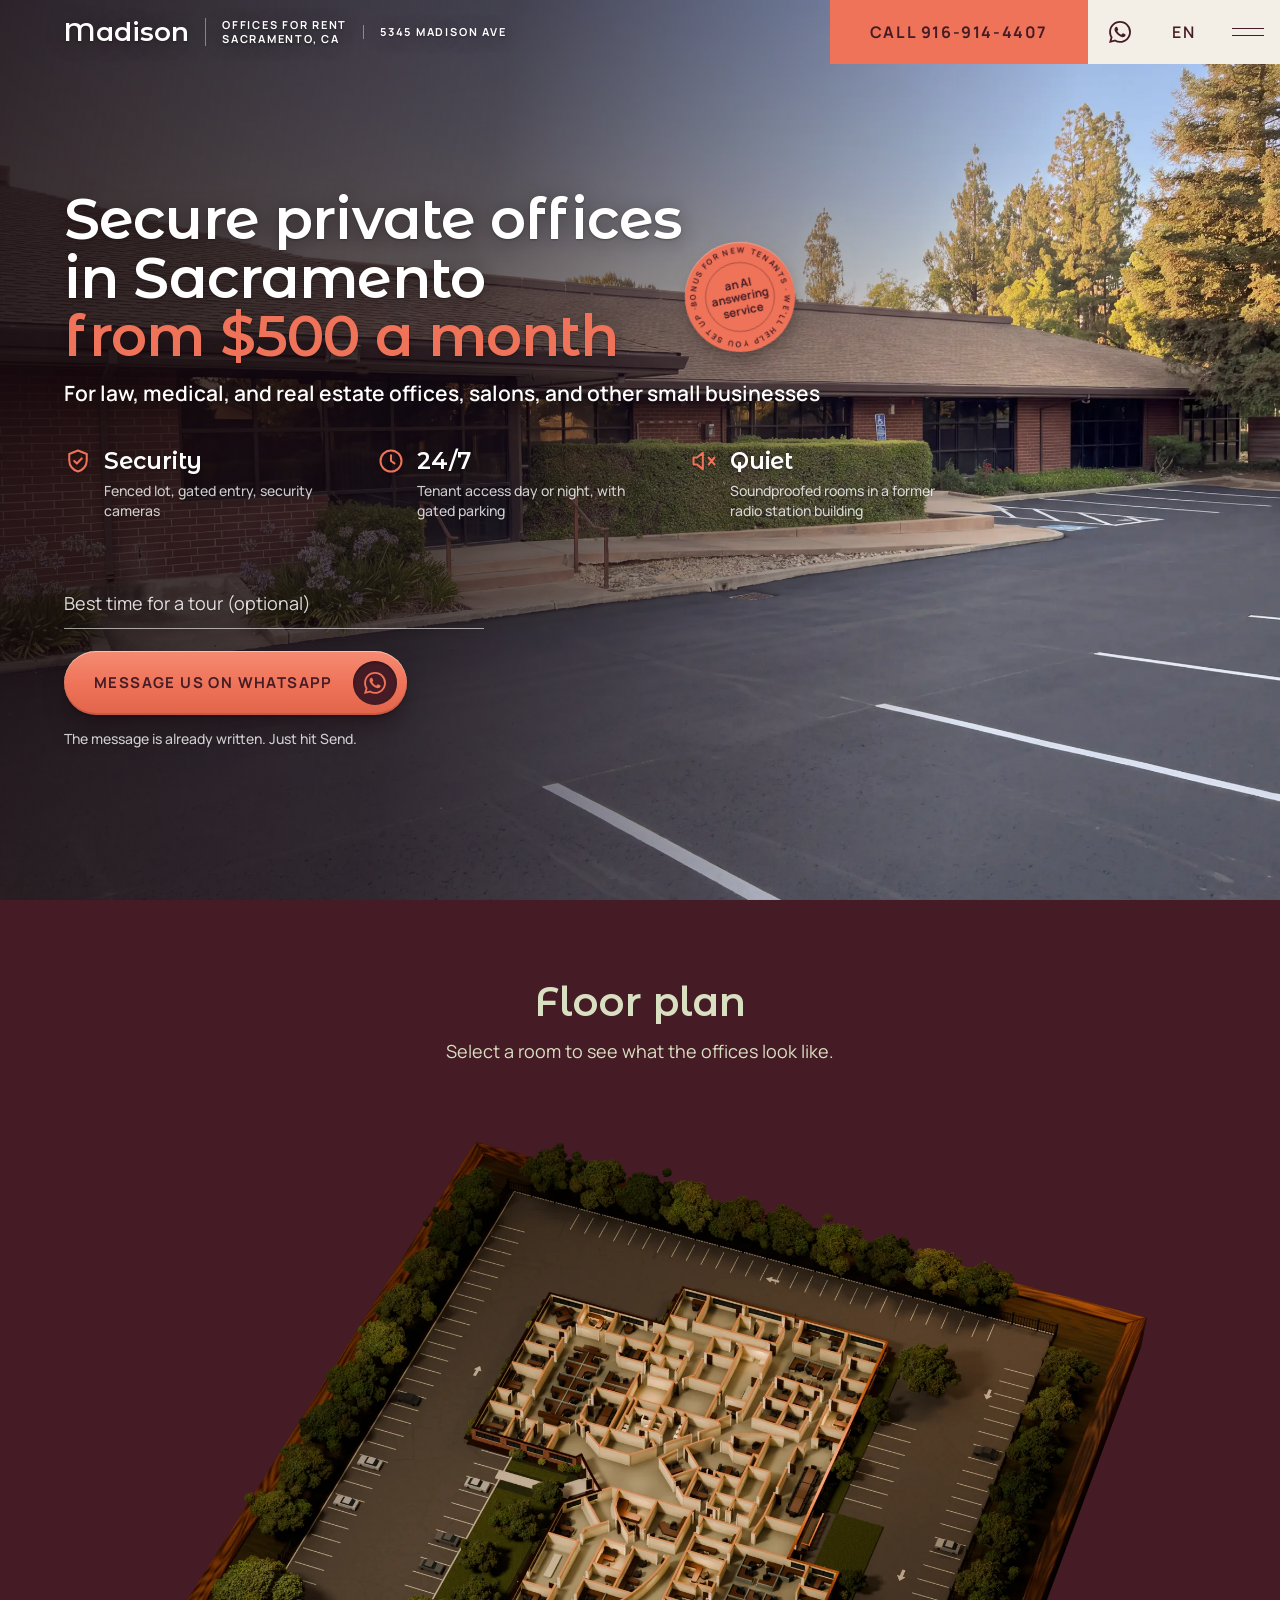
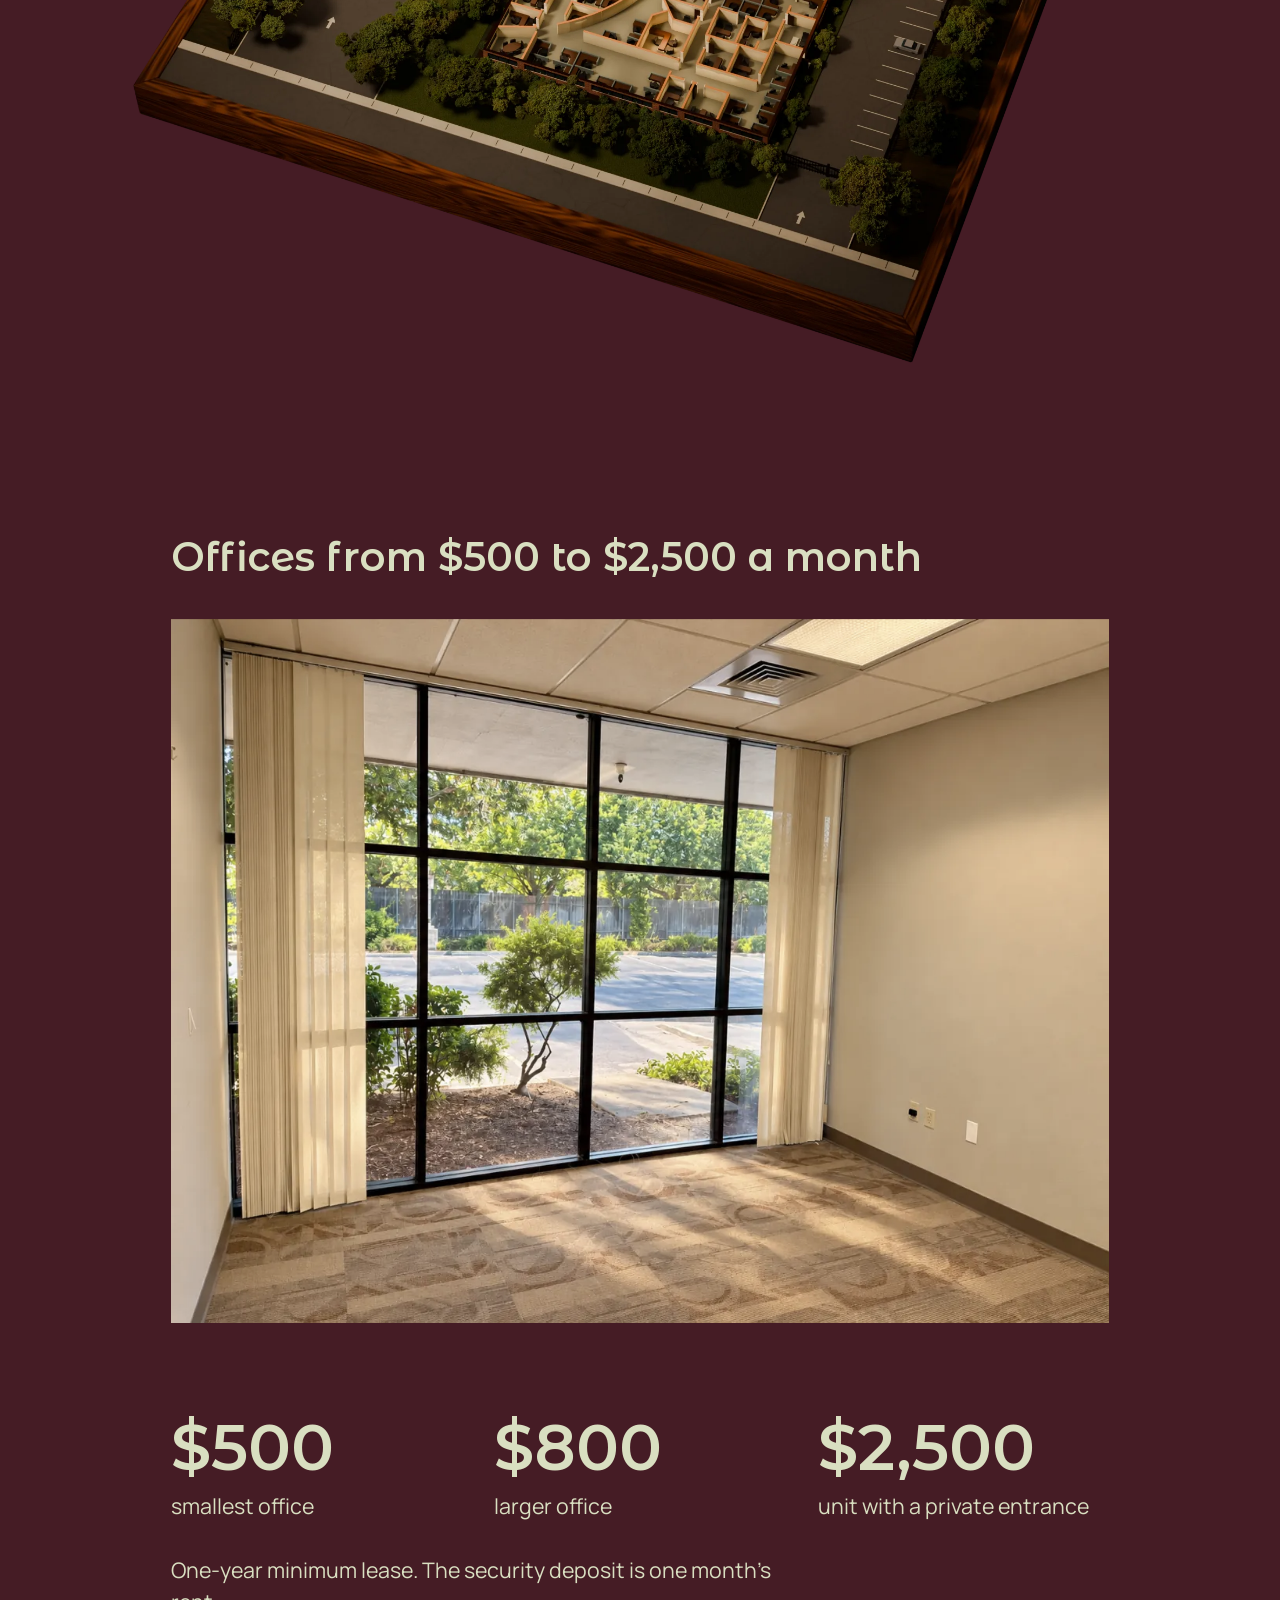
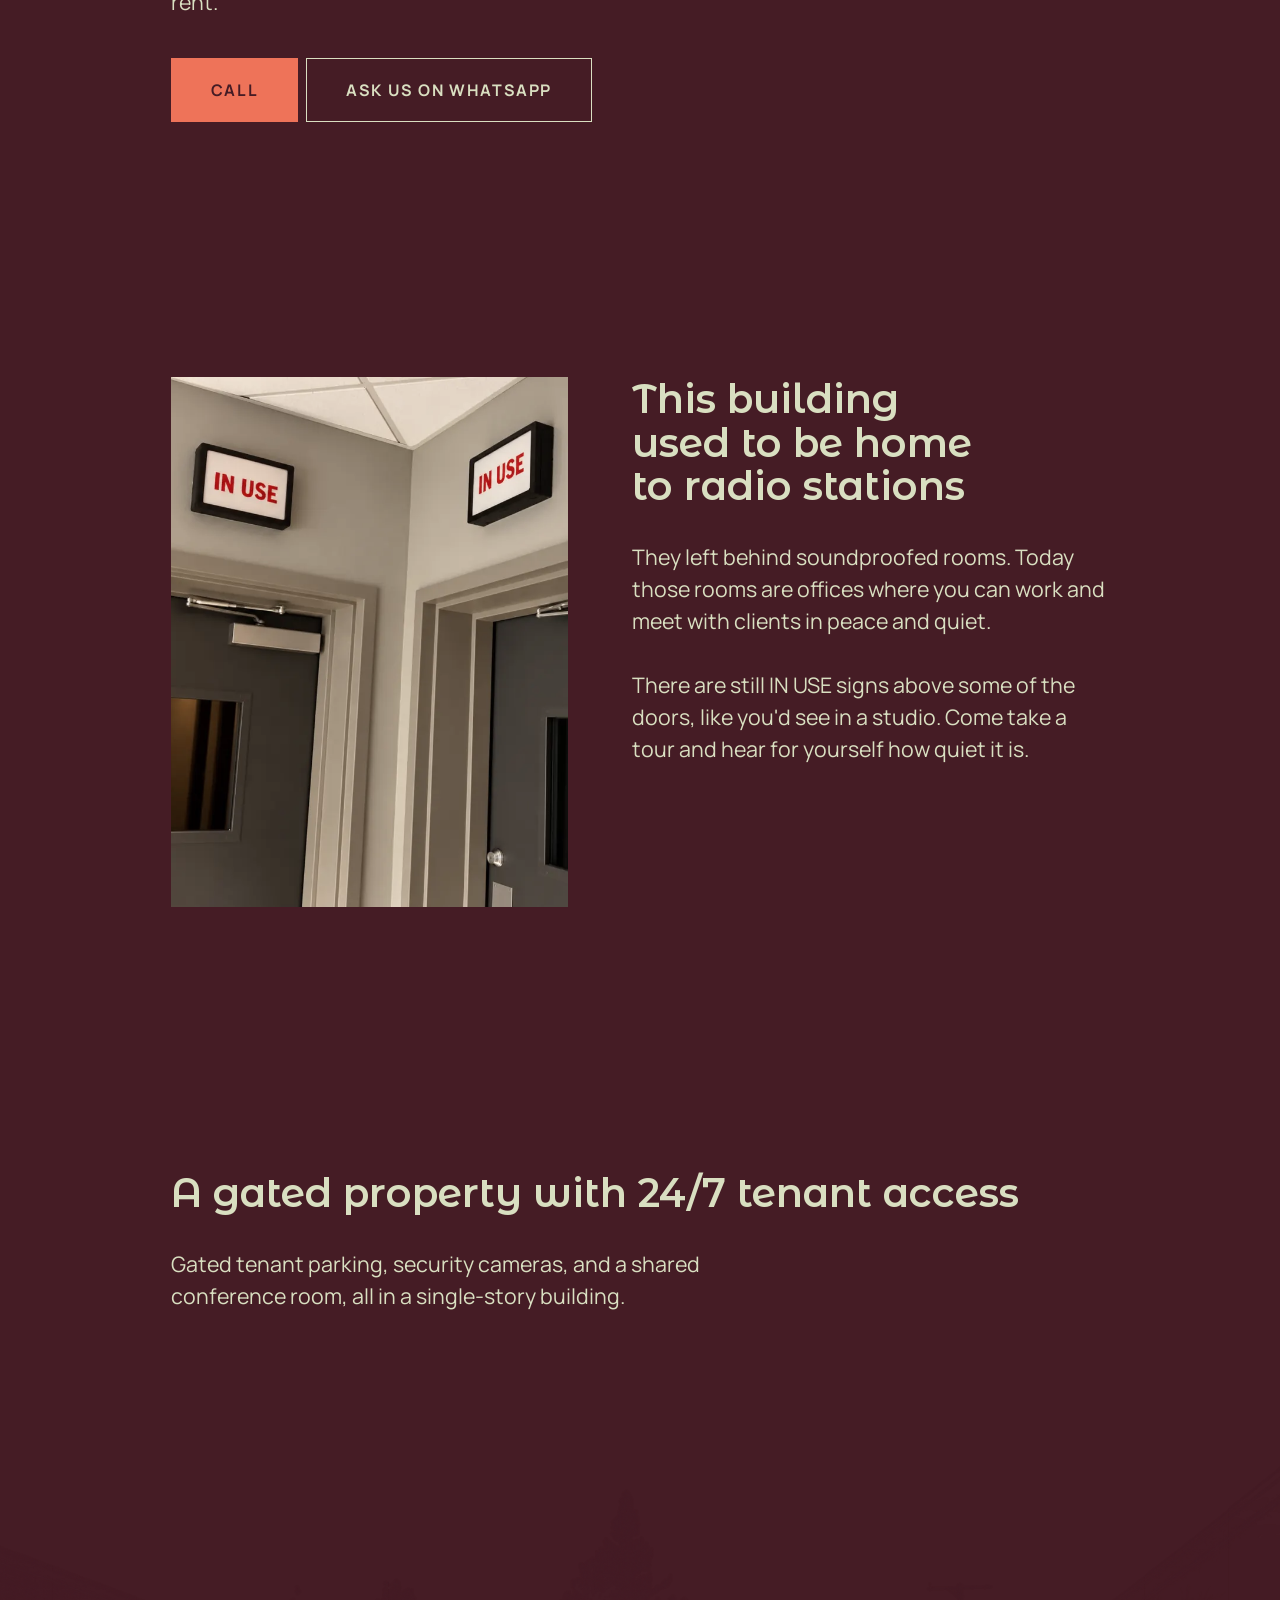
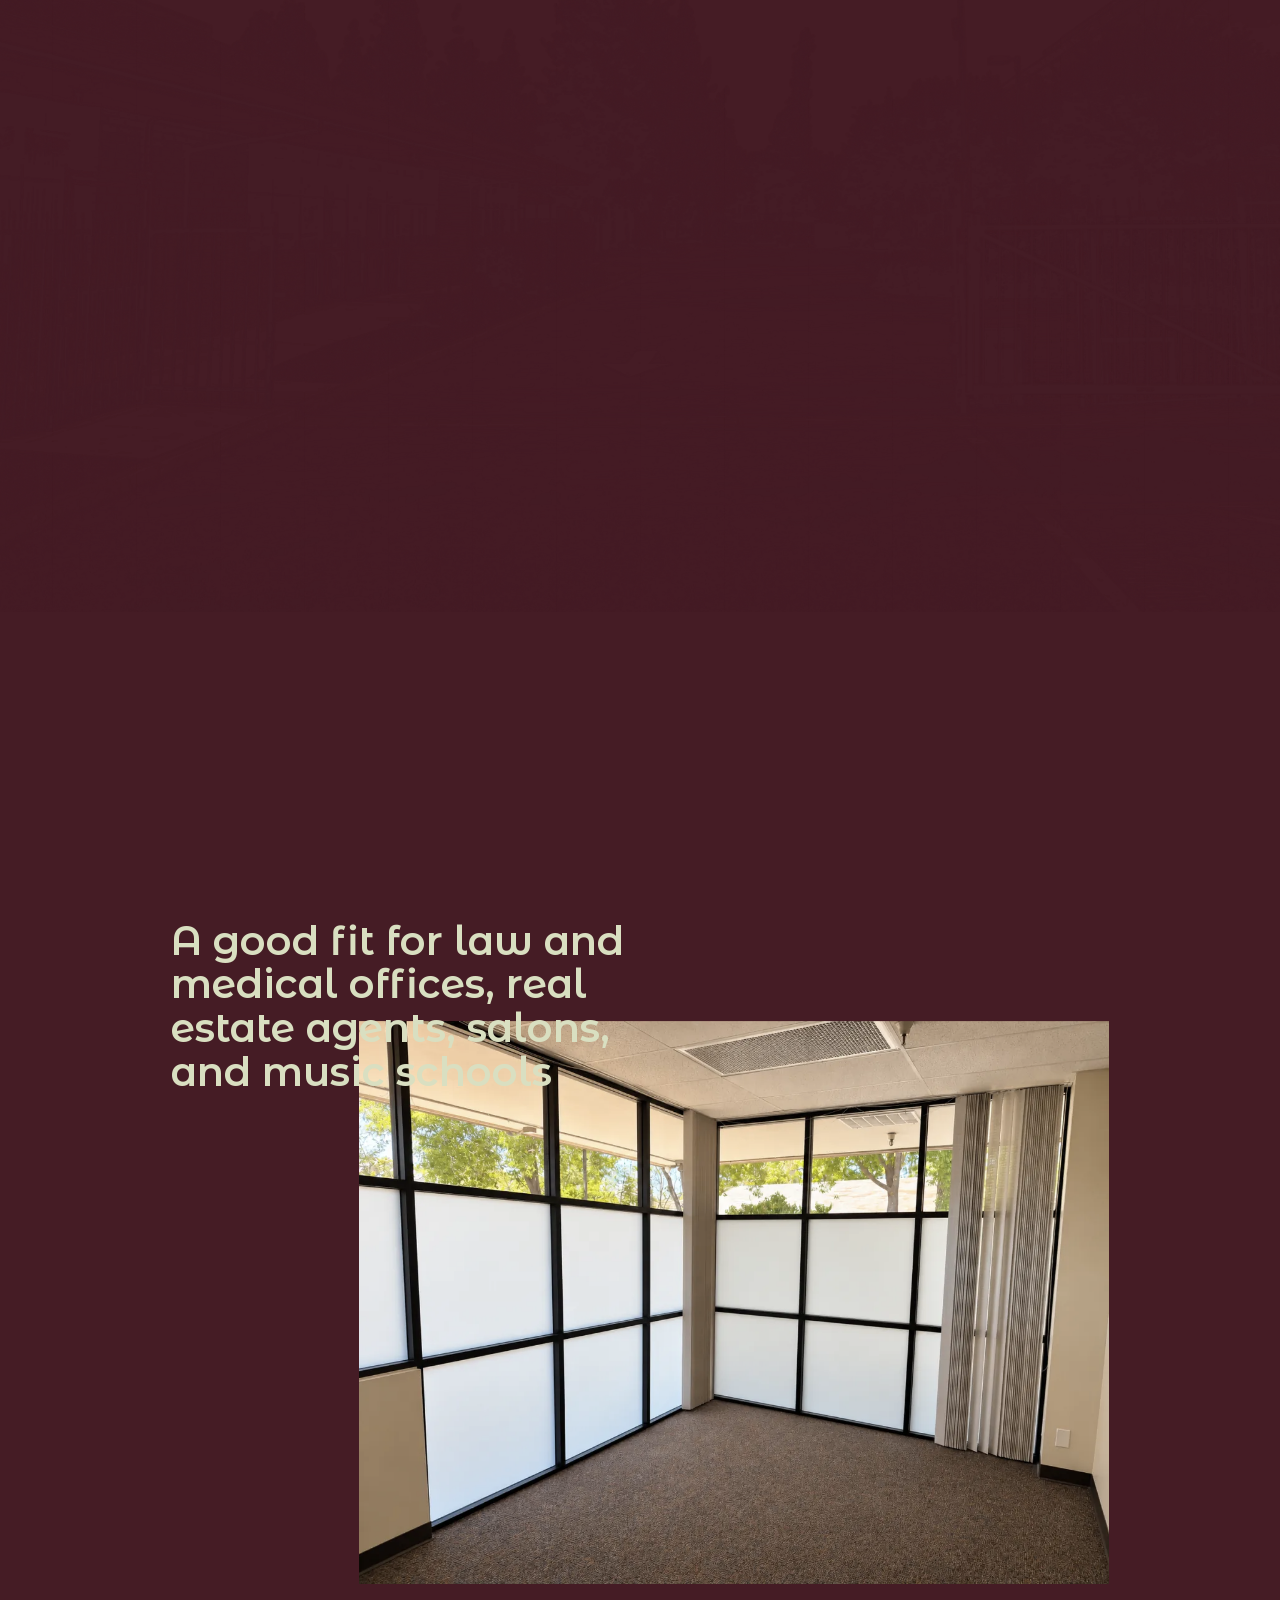
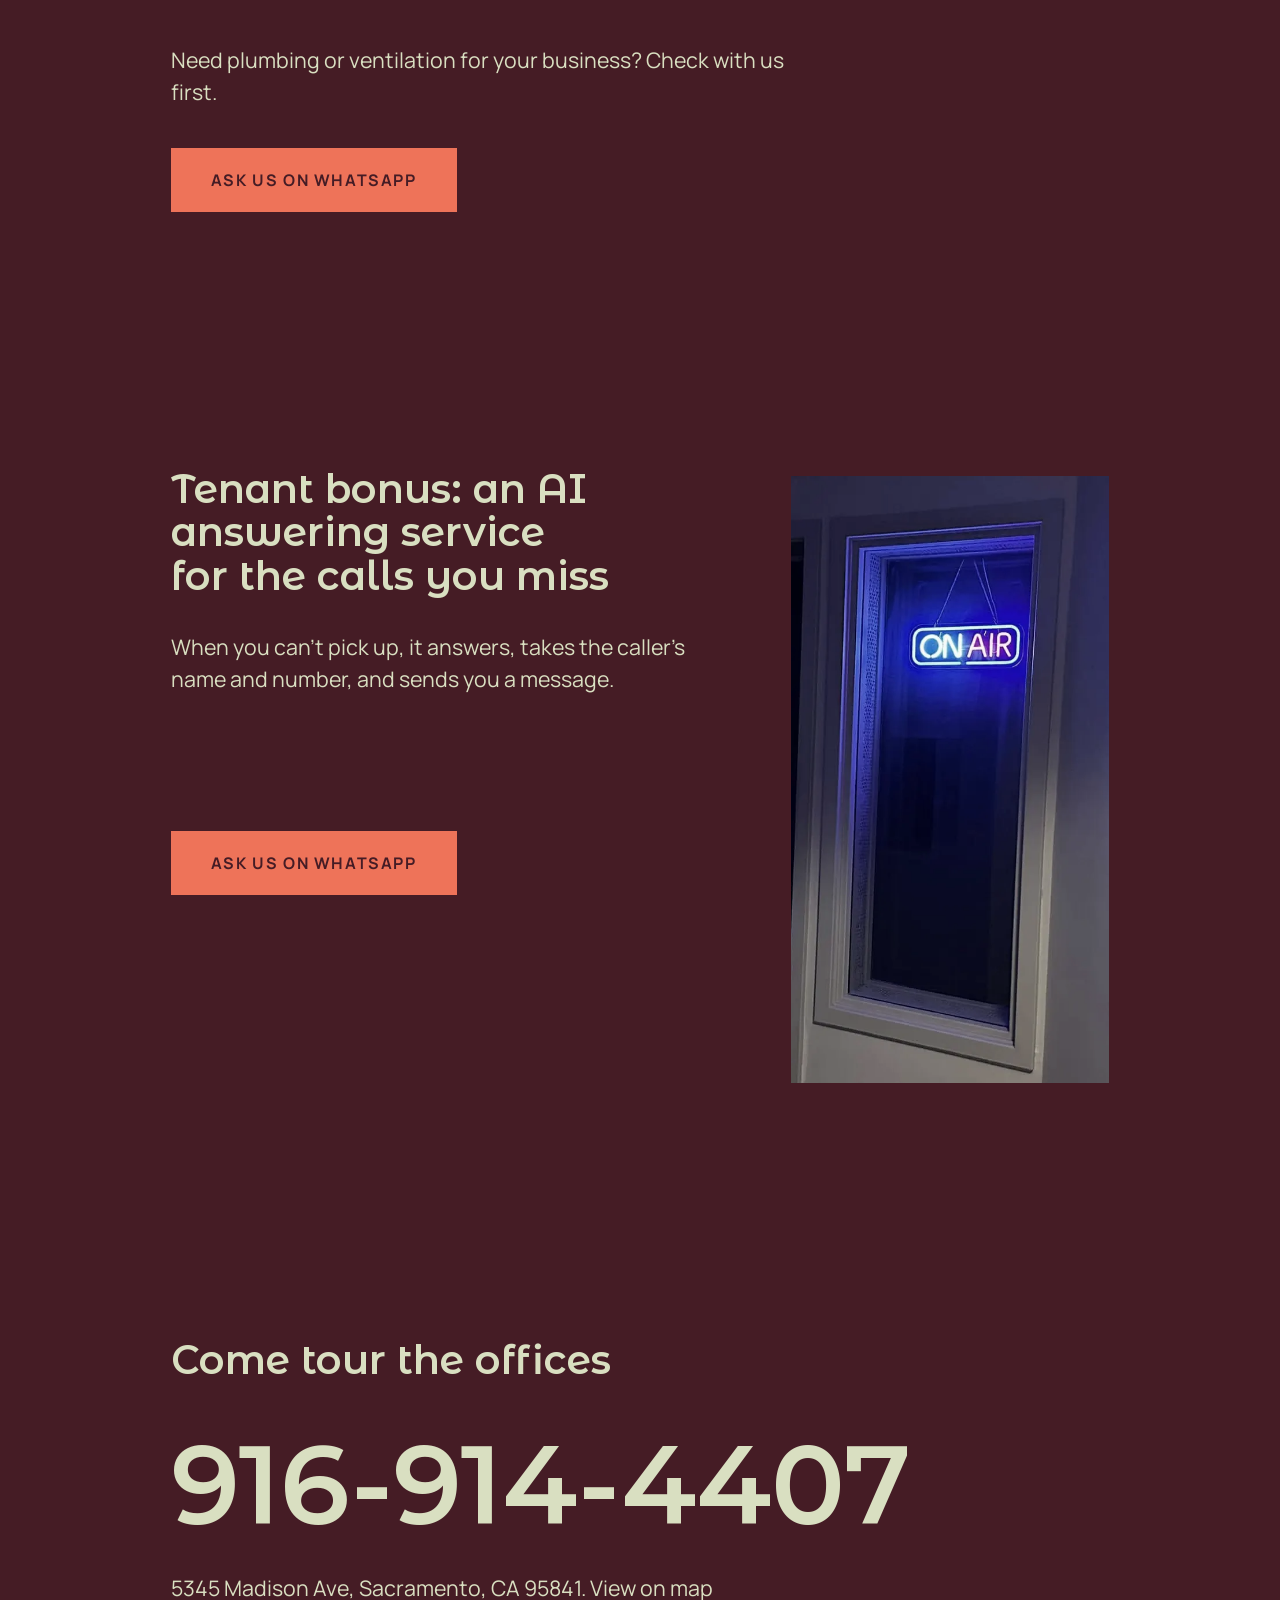
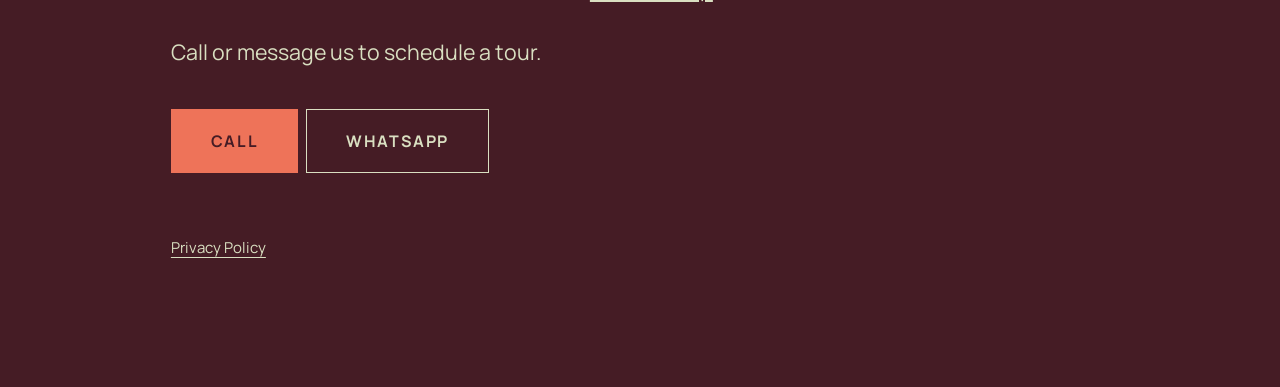
==== commit 79eb36e9: "Publish site" ====
--- a/index.html
+++ b/index.html
@@ -19,7 +19,7 @@
 <link rel="apple-touch-icon" href="apple-touch-icon.png">
 <link rel="preload" href="fonts/montserrat-alternates-cyrillic-600.woff2" as="font" type="font/woff2" crossorigin>
 <link rel="preload" href="fonts/montserrat-alternates-latin-600.woff2" as="font" type="font/woff2" crossorigin>
-<link rel="preload" href="site.js?v=f6bfa3b4" as="script">
+<link rel="preload" href="site.js?v=177935f6" as="script">
 <link rel="stylesheet" href="styles.css?v=b076b61e">
 <script>
 // A/B-тест первого экрана: при первом заходе случайный вариант из site/screens/, дальше тот же (память браузера).
@@ -39,7 +39,9 @@
 <script>
 // С часовым поясом ЕС, Великобритании, Швейцарии, Норвегии и Исландии счётчики не включаются: там по правилам Google нужен баннер согласия (V 04.11).
 // Европейские пояса России, Беларуси, Украины, Турции и Молдовы под это правило не попадают
-if (!/^(Europe\/(?!(Moscow|Istanbul|Kiev|Kyiv|Minsk|Kaliningrad|Samara|Volgograd|Saratov|Ulyanovsk|Astrakhan|Kirov|Simferopol|Chisinau|Tiraspol|Uzhgorod|Zaporozhye)$)|Atlantic\/(Reykjavik|Canary|Madeira|Azores|Faroe)|Asia\/(Nicosia|Famagusta)|Arctic\/)/.test(Intl.DateTimeFormat().resolvedOptions().timeZone)) {
+// Свои (V, агенты) открывают сайт один раз с ?notrack — браузер запоминает и больше не считается; ?track снимает (V 11.11)
+var notrack; try { if (/[?&]notrack\b/.test(location.search)) localStorage.notrack = 1; if (/[?&]track\b/.test(location.search)) localStorage.removeItem('notrack'); notrack = localStorage.notrack } catch (e) {}
+if (!notrack && !/^(Europe\/(?!(Moscow|Istanbul|Kiev|Kyiv|Minsk|Kaliningrad|Samara|Volgograd|Saratov|Ulyanovsk|Astrakhan|Kirov|Simferopol|Chisinau|Tiraspol|Uzhgorod|Zaporozhye)$)|Atlantic\/(Reykjavik|Canary|Madeira|Azores|Faroe)|Asia\/(Nicosia|Famagusta)|Arctic\/)/.test(Intl.DateTimeFormat().resolvedOptions().timeZone)) {
 (function(m,e,t,r,i,k,a){m[i]=m[i]||function(){(m[i].a=m[i].a||[]).push(arguments)};m[i].l=1*new Date();k=e.createElement(t),a=e.getElementsByTagName(t)[0],k.async=1,k.src=r,a.parentNode.insertBefore(k,a)})(window,document,'script','https://mc.yandex.ru/metrika/tag.js?id=114074741','ym');
 ym(114074741,'init',{webvisor:true,clickmap:true,trackLinks:true,accurateTrackBounce:true,params:{hero_variant:hero}});
 !function(f,b,e,v,n,t,s){if(f.fbq)return;n=f.fbq=function(){n.callMethod?n.callMethod.apply(n,arguments):n.queue.push(arguments)};if(!f._fbq)f._fbq=n;n.push=n;n.loaded=!0;n.version='2.0';n.queue=[];t=b.createElement(e);t.async=!0;t.src=v;s=b.getElementsByTagName(e)[0];s.parentNode.insertBefore(t,s)}(window,document,'script','https://connect.facebook.net/en_US/fbevents.js');
@@ -53,7 +55,7 @@
 <meta name="yandex-verification" content="9d44aedc768a4db7">
 <meta name="msvalidate.01" content="8FBA087BF48100B295E603E9E02A6401">
 <meta name="facebook-domain-verification" content="67ego4nzcnfu8q61vjqx5d379kc8ty">
-<script type="application/ld+json">{"@context": "https://schema.org", "@type": "LocalBusiness", "name": "Madison Business Center", "url": "https://5345madisonave.com/", "telephone": "+19169144407", "description": "Offices for rent at 5345 Madison Ave in Sacramento. The smallest one is $500 a month, with a one-year lease. The building is gated, with 24/7 access. Call 916-914-4407.", "image": "https://5345madisonave.com/img/building.webp", "priceRange": "from $500 a month", "address": {"@type": "PostalAddress", "streetAddress": "5345 Madison Ave", "addressLocality": "Sacramento", "addressRegion": "CA", "postalCode": "95841", "addressCountry": "US"}}</script>
+<script type="application/ld+json">{"@context": "https://schema.org", "@type": "LocalBusiness", "name": "Madison Business Center", "url": "https://5345madisonave.com/", "telephone": "+19169144407", "description": "Private offices for rent at 5345 Madison Ave, Sacramento, near I-80. From $500/mo, one-year lease. Gated lot, cameras, 24/7 access. Call or text 916-914-4407.", "image": "https://5345madisonave.com/img/building.webp", "priceRange": "from $500 a month", "address": {"@type": "PostalAddress", "streetAddress": "5345 Madison Ave", "addressLocality": "Sacramento", "addressRegion": "CA", "postalCode": "95841", "addressCountry": "US"}}</script>
 </head>
 <body data-tone="claret">
 <div class="corner">
@@ -71,12 +73,12 @@
     <summary aria-label="Меню" data-en-label="Menu" data-es-label="Menú"><span class="lines"></span></summary>
     <nav class="drop">
       <a href="#building" data-en="Floor plan" data-es="Plano del edificio">План здания</a>
-      <a href="#prices" data-en="Prices" data-es="Precios">Цены</a>
-      <a href="#radio" data-en="Radio stations and quiet" data-es="Estaciones de radio y silencio">Радиостанции и тишина</a>
-      <a href="#gates" data-en="Gate and access" data-es="Portón y acceso">Ворота и доступ</a>
-      <a href="#fit" data-en="For your business" data-es="Para su negocio">Для вашего дела</a>
-      <a href="#voice" data-en="Voice assistant bonus" data-es="Bono: asistente de voz">Голосовой помощник</a>
-      <a href="#contact" data-en="Come see it" data-es="Venga a verlo">Приехать посмотреть</a>
+      <a href="#prices" data-en="Pricing" data-es="Precios">Цены</a>
+      <a href="#radio" data-en="Soundproofed offices" data-es="Oficinas aisladas del ruido">Радиостанции и тишина</a>
+      <a href="#gates" data-en="Security and access" data-es="Seguridad y acceso">Ворота и доступ</a>
+      <a href="#fit" data-en="Who it's for" data-es="Para quién es">Для вашего дела</a>
+      <a href="#voice" data-en="AI answering service" data-es="Bono: recepcionista virtual">Голосовой помощник</a>
+      <a href="#contact" data-en="Schedule a tour" data-es="Agendar una visita">Приехать посмотреть</a>
     </nav>
   </details>
 </div>
@@ -208,31 +210,31 @@
 }
 @media (max-width:419px){.logo{font-size:18px}}</style>
 <header class="hero" id="top" data-tone="claret">
-  <div class="photo"><picture><source media="(min-width:900px)" srcset="img/building.webp"><img src="img/building-900.webp" width="1448" height="1086" fetchpriority="high" alt="Длинный фасад одноэтажного кирпичного здания с тёмными окнами, перед ним живая изгородь" data-en-alt="The long front of the one-storey brick building with dark windows and a hedge in front" data-es-alt="La larga fachada del edificio de ladrillo de un piso, con ventanas oscuras y un seto al frente"></picture></div>
-  <div class="bar"><a class="logo" href="#top">Madison</a><span class="tag" data-en="Offices for&nbsp;rent<br>Sacramento" data-es="Oficinas en&nbsp;renta<br>Sacramento">Офисы в&nbsp;аренду<br>Сакраменто</span><span class="tag">5345 Madison Ave</span></div>
-  <h1 data-en="Secure offices <br>in&nbsp;Sacramento <em>from&nbsp;$500 a&nbsp;month</em>" data-es="Oficinas seguras <br>en&nbsp;Sacramento <em>desde&nbsp;$500 al&nbsp;mes</em>">Безопасные офисы <br>в&nbsp;Сакраменто <em>от&nbsp;$500 в&nbsp;месяц</em></h1>
-  <p class="sub" data-en="For doctors, lawyers, realtors, beauty pros and small businesses" data-es="Para médicos, abogados, agentes de bienes raíces, estilistas y&nbsp;pequeños negocios">Для врачей, юристов, риелторов, мастеров и&nbsp;небольшого бизнеса</p>
+  <div class="photo"><picture><source media="(min-width:900px)" srcset="img/building.webp"><img src="img/building-900.webp" width="1448" height="1086" fetchpriority="high" alt="Длинный фасад одноэтажного кирпичного здания с тёмными окнами, перед ним живая изгородь" data-en-alt="A long, single-story brick building with dark windows and a hedge along the front" data-es-alt="Fachada larga de un edificio de ladrillo de un solo piso, con ventanas oscuras y arbustos al frente"></picture></div>
+  <div class="bar"><a class="logo" href="#top">Madison</a><span class="tag" data-en="Offices for&nbsp;rent<br>Sacramento, CA" data-es="Oficinas en&nbsp;renta<br>Sacramento, CA">Офисы в&nbsp;аренду<br>Сакраменто</span><span class="tag">5345 Madison Ave</span></div>
+  <h1 data-en="Secure private offices <br>in&nbsp;Sacramento <em>from&nbsp;$500 a&nbsp;month</em>" data-es="Oficinas seguras <br>en&nbsp;Sacramento <em>desde&nbsp;$500 al&nbsp;mes</em>">Безопасные офисы <br>в&nbsp;Сакраменто <em>от&nbsp;$500 в&nbsp;месяц</em></h1>
+  <p class="sub" data-en="For law, medical, and real estate offices, salons, and other small businesses" data-es="Para despachos, consultorios, bienes raíces, salones de belleza y&nbsp;pequeños negocios">Для врачей, юристов, риелторов, мастеров и&nbsp;небольшого бизнеса</p>
   <!-- Первый экран про аренду, как у now (V 08.11: оффер формы не меняет смысл экрана). Про чек-лист только форма: почта за чек-лист. Отправка в site/code/lead.js («ОТПРАВКА В BREVO»), после неё на месте формы #lead-sent — «спасибо» -->
   <form class="lead" id="lead" data-send="brevo" novalidate>
-    <p class="ask" data-en="Leave your email and get a free checklist: “How to start a business in&nbsp;Sacramento”" data-es="Deje su correo y&nbsp;reciba gratis la lista «Cómo abrir un negocio en&nbsp;Sacramento»">Оставьте почту и&nbsp;получите бесплатный чек‑лист «Как открыть бизнес в&nbsp;Сакраменто»</p>
+    <p class="ask" data-en="Enter your email and we'll send you a free checklist: “How to Start a Business in&nbsp;Sacramento”" data-es="Deje su correo y&nbsp;le enviamos gratis la guía paso a paso “Cómo abrir un negocio en&nbsp;Sacramento”">Оставьте почту и&nbsp;получите бесплатный чек‑лист «Как открыть бизнес в&nbsp;Сакраменто»</p>
     <div class="fields" id="lead-fields">
       <label class="fld"><input name="email" type="email" inputmode="email" autocomplete="email" placeholder=" " aria-describedby="lead-bad-email" required><span data-en="Email" data-es="Correo electrónico">Электронная почта</span><svg class="tick" viewBox="0 0 24 24" width="24" height="24" aria-hidden="true"><path d="M4 13l5 5L20 6" fill="none" stroke="currentColor" stroke-width="2"/></svg></label>
-      <button class="book" type="submit" id="book"><span data-en="Get the checklist" data-es="Recibir la lista">Получить чек‑лист</span><i aria-hidden="true"><svg viewBox="0 0 24 24" width="18" height="18"><path d="M12 4v12M6 11l6 6 6-6M5 20h14" fill="none" stroke="currentColor" stroke-width="1.75" stroke-linecap="round" stroke-linejoin="round"/></svg></i></button>
-    </div>
-    <p class="form-bad" id="lead-bad-email" data-en="Check the email address, like name@gmail.com." data-es="Revise el correo electrónico, por ejemplo name@gmail.com." hidden>Проверьте адрес почты, например name@gmail.com.</p>
-    <label class="agree"><input type="checkbox" name="consent"><span data-en="You can email me from Madison. <a href=privacy.html#en target=_blank>Privacy</a>" data-es="Pueden enviarme correos de Madison. <a href=privacy.html#es target=_blank>Privacidad</a>">Можно присылать мне письма от&nbsp;Madison. <a href=privacy.html target=_blank>О&nbsp;данных</a></span></label>
-    <p class="also" data-en="Want to see an office right away? <a href=tel:+19169144407>Call</a> or message us on <a href=https://wa.me/19169144407 target=_blank rel=noopener>WhatsApp</a>" data-es="¿Quiere ver una oficina ya? <a href=tel:+19169144407>Llame</a> o escríbanos por <a href=https://wa.me/19169144407 target=_blank rel=noopener>WhatsApp</a>">Хотите сразу посмотреть офис? <a href=tel:+19169144407>Позвоните</a> или напишите в&nbsp;<a href=https://wa.me/19169144407 target=_blank rel=noopener>WhatsApp</a></p>
-    <p class="form-bad" id="lead-off" role="status" data-en="Your request didn't go through. Please call <a class=map href=tel:+19169144407>916-914-4407</a> or message us on <a class=map href=https://wa.me/19169144407>WhatsApp</a>." data-es="Su solicitud no se envió. Por favor, llame al <a class=map href=tel:+19169144407>916-914-4407</a> o escríbanos por <a class=map href=https://wa.me/19169144407>WhatsApp</a>." hidden>Заявка не отправилась. Позвоните, пожалуйста, <a class=map href=tel:+19169144407>916-914-4407</a> или напишите в <a class=map href=https://wa.me/19169144407>WhatsApp</a>.</p>
+      <button class="book" type="submit" id="book"><span data-en="Get the checklist" data-es="Recibir la guía">Получить чек‑лист</span><i aria-hidden="true"><svg viewBox="0 0 24 24" width="18" height="18"><path d="M12 4v12M6 11l6 6 6-6M5 20h14" fill="none" stroke="currentColor" stroke-width="1.75" stroke-linecap="round" stroke-linejoin="round"/></svg></i></button>
+    </div>
+    <p class="form-bad" id="lead-bad-email" data-en="Please check your email address. Example: name@gmail.com." data-es="Escriba un correo válido. Ejemplo: nombre@gmail.com." hidden>Проверьте адрес почты, например name@gmail.com.</p>
+    <label class="agree"><input type="checkbox" name="consent"><span data-en="Yes, Madison can email me. <a href=privacy.html#en target=_blank>Privacy Policy</a>" data-es="Sí, Madison puede enviarme correos. <a href=privacy.html#es target=_blank>Privacidad</a>">Можно присылать мне письма от&nbsp;Madison. <a href=privacy.html target=_blank>О&nbsp;данных</a></span></label>
+    <p class="also" data-en="Ready to tour an office? <a href=tel:+19169144407>Call</a> or message us on <a href=https://wa.me/19169144407 target=_blank rel=noopener>WhatsApp</a>" data-es="¿Quiere venir a ver una oficina? <a href=tel:+19169144407>Llame</a> o escríbanos por <a href=https://wa.me/19169144407 target=_blank rel=noopener>WhatsApp</a>">Хотите сразу посмотреть офис? <a href=tel:+19169144407>Позвоните</a> или напишите в&nbsp;<a href=https://wa.me/19169144407 target=_blank rel=noopener>WhatsApp</a></p>
+    <p class="form-bad" id="lead-off" role="status" data-en="That didn't go through. Please call <a class=map href=tel:+19169144407>916-914-4407</a> or message us on <a class=map href=https://wa.me/19169144407>WhatsApp</a>." data-es="No se pudo enviar su solicitud. Por favor llame al <a class=map href=tel:+19169144407>916-914-4407</a> o escríbanos por <a class=map href=https://wa.me/19169144407>WhatsApp</a>." hidden>Заявка не отправилась. Позвоните, пожалуйста, <a class=map href=tel:+19169144407>916-914-4407</a> или напишите в <a class=map href=https://wa.me/19169144407>WhatsApp</a>.</p>
     <div class="thanks" id="lead-sent" role="status" tabindex="-1" hidden>
-      <p class="done" data-en="Almost done, check your email" data-es="Casi listo, revise su correo">Почти готово, проверьте почту</p>
-      <p data-en="We've sent you an email with a&nbsp;link. Click “Confirm my email” in&nbsp;it, and the checklist will come in the next email. Can't find it? Check Spam or Promotions." data-es="Le enviamos un correo con un&nbsp;enlace. Haga clic en «Confirmar mi correo» y&nbsp;la lista le llegará en el siguiente correo. ¿No lo ve? Revise Spam o Promociones.">Мы отправили письмо со&nbsp;ссылкой. Нажмите в&nbsp;нём «Подтвердить почту», и&nbsp;следующим письмом придёт чек-лист. Нет письма&nbsp;— загляните в&nbsp;«Спам» или «Промоакции».</p>
-      <p data-en="If you'd like to see an office, call <a href=tel:+19169144407>916-914-4407</a> or message us on <a href=https://wa.me/19169144407 target=_blank rel=noopener>WhatsApp</a>." data-es="Si quiere ver una oficina, llame al <a href=tel:+19169144407>916-914-4407</a> o escríbanos por <a href=https://wa.me/19169144407 target=_blank rel=noopener>WhatsApp</a>.">Захотите посмотреть офис — позвоните <a href=tel:+19169144407>916-914-4407</a> или напишите в&nbsp;<a href=https://wa.me/19169144407 target=_blank rel=noopener>WhatsApp</a>.</p>
+      <p class="done" data-en="Almost there. Check your inbox." data-es="Ya casi. Revise su correo.">Почти готово, проверьте почту</p>
+      <p data-en="We just sent you an email with a&nbsp;link. Click “Confirm my email” and the checklist will arrive in a second email. Don't see it? Check your Spam or Promotions folder." data-es="Le mandamos un correo con un&nbsp;enlace. Haga clic en “Confirmar mi correo” y&nbsp;la guía le llegará en otro correo. ¿No lo encuentra? Revise la carpeta de Spam o Promociones.">Мы отправили письмо со&nbsp;ссылкой. Нажмите в&nbsp;нём «Подтвердить почту», и&nbsp;следующим письмом придёт чек-лист. Нет письма&nbsp;— загляните в&nbsp;«Спам» или «Промоакции».</p>
+      <p data-en="Want to tour an office? Call <a href=tel:+19169144407>916-914-4407</a> or message us on <a href=https://wa.me/19169144407 target=_blank rel=noopener>WhatsApp</a>." data-es="Si quiere venir a ver una oficina, llame al <a href=tel:+19169144407>916-914-4407</a> o escríbanos por <a href=https://wa.me/19169144407 target=_blank rel=noopener>WhatsApp</a>.">Захотите посмотреть офис — позвоните <a href=tel:+19169144407>916-914-4407</a> или напишите в&nbsp;<a href=https://wa.me/19169144407 target=_blank rel=noopener>WhatsApp</a>.</p>
     </div>
   </form>
   <ul class="perks">
-    <li><svg class="ico" width="28" height="28" aria-hidden="true"><use href="#i-safe"/></svg><strong data-en="Security" data-es="Seguridad">Безопасность</strong><span data-en="Fenced all around, gated entry, cameras" data-es="Cerca en&nbsp;todo el perímetro, entrada con portón, cámaras">Забор по&nbsp;всему периметру, въезд через ворота, камеры</span></li>
-    <li><svg class="ico" width="28" height="28" aria-hidden="true"><use href="#i-hours"/></svg><strong data-en="24/7" data-es="24/7">24/7</strong><span data-en="Round-the-clock access and parking for&nbsp;tenants" data-es="Acceso a cualquier hora y&nbsp;estacionamiento para inquilinos">Круглосуточный доступ и&nbsp;своя парковка для&nbsp;арендаторов</span></li>
-    <li><svg class="ico" width="28" height="28" aria-hidden="true"><use href="#i-quiet"/></svg><strong data-en="Quiet" data-es="Silencio">Тишина</strong><span data-en="Soundproofed: radio stations worked here" data-es="Aislamiento de sonido: aquí trabajaban estaciones de radio">Шумоизоляция: здесь работали радиостанции</span></li>
+    <li><svg class="ico" width="28" height="28" aria-hidden="true"><use href="#i-safe"/></svg><strong data-en="Security" data-es="Seguridad">Безопасность</strong><span data-en="Fenced lot, gated entry, security cameras" data-es="Propiedad cercada, entrada con portón y&nbsp;cámaras">Забор по&nbsp;всему периметру, въезд через ворота, камеры</span></li>
+    <li><svg class="ico" width="28" height="28" aria-hidden="true"><use href="#i-hours"/></svg><strong data-en="24/7" data-es="24/7">24/7</strong><span data-en="Tenant access day or night, with gated parking" data-es="Acceso a toda hora y&nbsp;estacionamiento para inquilinos">Круглосуточный доступ и&nbsp;своя парковка для&nbsp;арендаторов</span></li>
+    <li><svg class="ico" width="28" height="28" aria-hidden="true"><use href="#i-quiet"/></svg><strong data-en="Quiet" data-es="Sin ruido">Тишина</strong><span data-en="Soundproofed rooms in a former radio station building" data-es="Oficinas aisladas del ruido: aquí había estaciones de radio">Шумоизоляция: здесь работали радиостанции</span></li>
   </ul>
 </header></template>
 <template id="hero-now"><style>/* Первый экран как у Lucid (выбор V 04.11 из трёх вариантов), содержание по схеме лендингов ConvertMonster (research/дизайн/первый-экран-как-делают/).
@@ -303,6 +305,8 @@
 .seal .ring{position:absolute;inset:0;width:100%;height:100%;animation:spin 48s linear infinite}
 .seal text{font:700 14px var(--text);text-transform:uppercase;fill:currentColor}
 .seal>span{max-width:58%;font:700 clamp(11px,.9vw,13px)/1.15 var(--text);text-align:center}
+/* По-испански в середине длинное слово «recepcionista»: буквы мельче, чтобы не вылезало за внутренний круг */
+:lang(es) .seal>span{max-width:62%;font-size:clamp(10px,.78vw,11px)}
 @keyframes spin{to{transform:rotate(1turn)}}
 @keyframes stamp{from{opacity:0;transform:rotate(-40deg) scale(.6)}}
 @media (prefers-reduced-motion:reduce){.seal .ring{animation:none}}
@@ -336,33 +340,33 @@
 /* Узкий телефон: в углу звонок, WhatsApp, язык и меню, название меньше, чтобы не уйти под них */
 @media (max-width:419px){.logo{font-size:18px}}</style>
 <header class="hero" id="top" data-tone="claret">
-  <div class="photo"><picture><source media="(min-width:900px)" srcset="img/building.webp"><img src="img/building-900.webp" width="1448" height="1086" fetchpriority="high" alt="Длинный фасад одноэтажного кирпичного здания с тёмными окнами, перед ним живая изгородь" data-en-alt="The long front of the one-storey brick building with dark windows and a hedge in front" data-es-alt="La larga fachada del edificio de ladrillo de un piso, con ventanas oscuras y un seto al frente"></picture></div>
-  <div class="bar"><a class="logo" href="#top">Madison</a><span class="tag" data-en="Offices for&nbsp;rent<br>Sacramento" data-es="Oficinas en&nbsp;renta<br>Sacramento">Офисы в&nbsp;аренду<br>Сакраменто</span><span class="tag">5345 Madison Ave</span></div>
-  <div class="head"><h1 data-en="Secure offices <br>in&nbsp;Sacramento <em>from&nbsp;$500 a&nbsp;month</em>" data-es="Oficinas seguras <br>en&nbsp;Sacramento <em>desde&nbsp;$500 al&nbsp;mes</em>">Безопасные офисы <br>в&nbsp;Сакраменто <em>от&nbsp;$500 в&nbsp;месяц</em></h1><p class="seal"><svg class="ring" viewBox="0 0 200 200" aria-hidden="true"><path id="seal-path" d="M100 100m-80 0a80 80 0 1 1 160 0a80 80 0 1 1-160 0" fill="none"/><text textLength="500" lengthAdjust="spacing"><textPath href="#seal-path" data-en="Bonus for new tenants · we'll help set up ·" data-es="Bono a nuevos inquilinos · le ayudamos a activar ·">Бонус новым арендаторам · поможем подключить ·</textPath></text></svg><span data-en="a voice assistant" data-es="un asistente de voz">голосового помощника</span></p></div>
-  <p class="sub" data-en="For doctors, lawyers, realtors, beauty pros and small businesses" data-es="Para médicos, abogados, agentes de bienes raíces, estilistas y&nbsp;pequeños negocios">Для врачей, юристов, риелторов, мастеров и&nbsp;небольшого бизнеса</p>
+  <div class="photo"><picture><source media="(min-width:900px)" srcset="img/building.webp"><img src="img/building-900.webp" width="1448" height="1086" fetchpriority="high" alt="Длинный фасад одноэтажного кирпичного здания с тёмными окнами, перед ним живая изгородь" data-en-alt="A long, single-story brick building with dark windows and a hedge along the front" data-es-alt="Fachada larga de un edificio de ladrillo de un solo piso, con ventanas oscuras y arbustos al frente"></picture></div>
+  <div class="bar"><a class="logo" href="#top">Madison</a><span class="tag" data-en="Offices for&nbsp;rent<br>Sacramento, CA" data-es="Oficinas en&nbsp;renta<br>Sacramento, CA">Офисы в&nbsp;аренду<br>Сакраменто</span><span class="tag">5345 Madison Ave</span></div>
+  <div class="head"><h1 data-en="Secure private offices <br>in&nbsp;Sacramento <em>from&nbsp;$500 a&nbsp;month</em>" data-es="Oficinas seguras <br>en&nbsp;Sacramento <em>desde&nbsp;$500 al&nbsp;mes</em>">Безопасные офисы <br>в&nbsp;Сакраменто <em>от&nbsp;$500 в&nbsp;месяц</em></h1><p class="seal"><svg class="ring" viewBox="0 0 200 200" aria-hidden="true"><path id="seal-path" d="M100 100m-80 0a80 80 0 1 1 160 0a80 80 0 1 1-160 0" fill="none"/><text textLength="500" lengthAdjust="spacing"><textPath href="#seal-path" data-en="Bonus for new tenants · we'll help you set up ·" data-es="Bono para nuevos inquilinos · le ayudamos a activar ·">Бонус новым арендаторам · поможем подключить ·</textPath></text></svg><span data-en="an AI answering service" data-es="su recepcionista virtual">голосового помощника</span></p></div>
+  <p class="sub" data-en="For law, medical, and real estate offices, salons, and other small businesses" data-es="Para despachos, consultorios, bienes raíces, salones de belleza y&nbsp;pequeños negocios">Для врачей, юристов, риелторов, мастеров и&nbsp;небольшого бизнеса</p>
   <ul class="perks">
-    <li><svg class="ico" width="28" height="28" aria-hidden="true"><use href="#i-safe"/></svg><strong data-en="Security" data-es="Seguridad">Безопасность</strong><span data-en="Fenced all around, gated entry, cameras" data-es="Cerca en&nbsp;todo el perímetro, entrada con portón, cámaras">Забор по&nbsp;всему периметру, въезд через ворота, камеры</span></li>
-    <li><svg class="ico" width="28" height="28" aria-hidden="true"><use href="#i-hours"/></svg><strong data-en="24/7" data-es="24/7">24/7</strong><span data-en="Round-the-clock access and parking for&nbsp;tenants" data-es="Acceso a cualquier hora y&nbsp;estacionamiento para inquilinos">Круглосуточный доступ и&nbsp;своя парковка для&nbsp;арендаторов</span></li>
-    <li><svg class="ico" width="28" height="28" aria-hidden="true"><use href="#i-quiet"/></svg><strong data-en="Quiet" data-es="Silencio">Тишина</strong><span data-en="Soundproofed: radio stations worked here" data-es="Aislamiento de sonido: aquí trabajaban estaciones de radio">Шумоизоляция: здесь работали радиостанции</span></li>
+    <li><svg class="ico" width="28" height="28" aria-hidden="true"><use href="#i-safe"/></svg><strong data-en="Security" data-es="Seguridad">Безопасность</strong><span data-en="Fenced lot, gated entry, security cameras" data-es="Propiedad cercada, entrada con portón y&nbsp;cámaras">Забор по&nbsp;всему периметру, въезд через ворота, камеры</span></li>
+    <li><svg class="ico" width="28" height="28" aria-hidden="true"><use href="#i-hours"/></svg><strong data-en="24/7" data-es="24/7">24/7</strong><span data-en="Tenant access day or night, with gated parking" data-es="Acceso a toda hora y&nbsp;estacionamiento para inquilinos">Круглосуточный доступ и&nbsp;своя парковка для&nbsp;арендаторов</span></li>
+    <li><svg class="ico" width="28" height="28" aria-hidden="true"><use href="#i-quiet"/></svg><strong data-en="Quiet" data-es="Sin ruido">Тишина</strong><span data-en="Soundproofed rooms in a former radio station building" data-es="Oficinas aisladas del ruido: aquí había estaciones de radio">Шумоизоляция: здесь работали радиостанции</span></li>
   </ul>
   <!-- Заявка (V и Рома 09.11, как на Exit 168): человек пишет или звонит сам, готовый текст на языке сайта. Логика — site/code/lead.js.
        На компьютере SMS и звонка нет (V 09.11: с компьютера не позвонить), звонок и так в шапке;
        WhatsApp там открывает панель #lead-desk: QR-код для телефона, скопировать, WhatsApp здесь, номер -->
   <form class="lead" id="lead" novalidate>
-    <label class="fld when"><input name="when" maxlength="120" autocomplete="off" placeholder=" "><span data-en="When would you like to visit (optional)" data-es="Cuándo le gustaría visitar (opcional)">Когда удобно посмотреть (необязательно)</span></label>
+    <label class="fld when"><input name="when" maxlength="120" autocomplete="off" placeholder=" "><span data-en="Best time for a tour (optional)" data-es="¿Cuándo le gustaría venir? (opcional)">Когда удобно посмотреть (необязательно)</span></label>
     <div class="ways">
-      <a class="book" data-via="whatsapp" href="https://wa.me/19169144407" target="_blank" rel="noopener"><span data-en="Message on WhatsApp" data-es="Escribir por WhatsApp">Написать в WhatsApp</span><i aria-hidden="true"><svg width="22" height="22"><use href="#i-wa"/></svg></i></a>
-      <a class="way" data-via="sms" href="sms:+19169144407"><svg class="ico" width="22" height="22" aria-hidden="true"><use href="#i-sms"/></svg><span data-en="Send a text" data-es="Enviar SMS">Написать SMS</span></a>
+      <a class="book" data-via="whatsapp" href="https://wa.me/19169144407" target="_blank" rel="noopener"><span data-en="Message us on WhatsApp" data-es="Escribir por WhatsApp">Написать в WhatsApp</span><i aria-hidden="true"><svg width="22" height="22"><use href="#i-wa"/></svg></i></a>
+      <a class="way" data-via="sms" href="sms:+19169144407"><svg class="ico" width="22" height="22" aria-hidden="true"><use href="#i-sms"/></svg><span data-en="Text us" data-es="Mandar un texto">Написать SMS</span></a>
       <a class="way" data-via="call" href="tel:+19169144407"><svg class="ico" width="22" height="22" aria-hidden="true"><use href="#i-call"/></svg><span><span data-en="Call" data-es="Llamar">Позвонить</span> <span class="num">916-914-4407</span></span></a>
     </div>
-    <p class="note" data-en="The message is already written, you just press Send." data-es="El mensaje ya está escrito, solo falta pulsar Enviar.">Сообщение уже написано, останется нажать «Отправить».</p>
+    <p class="note" data-en="The message is already written. Just hit Send." data-es="El mensaje ya está escrito. Solo presione Enviar.">Сообщение уже написано, останется нажать «Отправить».</p>
     <div class="desk" id="lead-desk" hidden>
       <div class="qr" id="lead-qr"></div>
       <div class="desk-text">
-        <p data-en="Point your phone's camera at the code and WhatsApp opens with this message." data-es="Apunte la cámara del teléfono al código y se abrirá WhatsApp con este mensaje.">Наведите камеру телефона на код: откроется WhatsApp с этим сообщением.</p>
-        <button class="way" type="button" id="lead-copy"><span data-en="Copy the message" data-es="Copiar el mensaje">Скопировать заявку</span><span role="status"></span></button>
+        <p data-en="Scan this code with your phone's camera. WhatsApp will open with the message ready to send." data-es="Escanee el código con la cámara de su teléfono. Se abrirá WhatsApp con el mensaje listo para enviar.">Наведите камеру телефона на код: откроется WhatsApp с этим сообщением.</p>
+        <button class="way" type="button" id="lead-copy"><span data-en="Copy message" data-es="Copiar mensaje">Скопировать заявку</span><span role="status"></span></button>
         <a class="map" id="lead-here" href="https://wa.me/19169144407" target="_blank" rel="noopener" data-en="Open WhatsApp on this computer" data-es="Abrir WhatsApp en esta computadora">Открыть WhatsApp на этом компьютере</a>
-        <p class="also" data-en="No WhatsApp? Call or text <span class=num>916-914-4407</span>, you can paste the message in." data-es="¿No tiene WhatsApp? Llame o envíe un SMS al <span class=num>916-914-4407</span>, puede pegar el mensaje.">Нет WhatsApp? Позвоните или напишите SMS на <span class=num>916-914-4407</span>, заявку можно вставить в сообщение.</p>
+        <p class="also" data-en="Don't use WhatsApp? Call or text <span class=num>916-914-4407</span>. You can paste the message into a text." data-es="¿No usa WhatsApp? Llame al <span class=num>916-914-4407</span> o mándenos un texto y pegue ahí el mensaje.">Нет WhatsApp? Позвоните или напишите SMS на <span class=num>916-914-4407</span>, заявку можно вставить в сообщение.</p>
       </div>
     </div>
   </form>
@@ -377,11 +381,11 @@
 <section class="plan" id="building" data-tone="claret">
   <div class="plan-head">
     <h2 data-en="Floor plan" data-es="Plano del edificio">План здания</h2>
-    <p data-en="Pick a room to see a photo of an office." data-es="Elija una oficina para ver una foto.">Нажмите на комнату, откроется снимок офиса.</p>
+    <p data-en="Select a room to see what the offices look like." data-es="Elija una oficina para ver cómo son por dentro.">Нажмите на комнату, откроется снимок офиса.</p>
   </div>
   <div class="plan-stage" id="plan-stage">
     <div class="near" id="near">
-      <div class="rig" id="rig" tabindex="0" role="group" aria-label="Макет здания со снятой крышей. Стрелки выбирают комнату, Enter открывает её." data-en-label="Model of the building with the roof off. Arrow keys pick a room, Enter opens it." data-es-label="Maqueta del edificio sin techo. Las flechas eligen una oficina, Enter la abre.">
+      <div class="rig" id="rig" tabindex="0" role="group" aria-label="Макет здания со снятой крышей. Стрелки выбирают комнату, Enter открывает её." data-en-label="Model of the building with the roof removed. Use the arrow keys to choose a room and press Enter to open it." data-es-label="Maqueta del edificio sin techo. Use las flechas para elegir una oficina y Enter para abrirla.">
         <img src="img/maket.webp" alt="">
         <canvas id="glow"></canvas>
       </div>
@@ -405,31 +409,31 @@
 </dialog>
 
 <section class="flow" id="prices" data-tone="sage">
-  <h2 class="rise" data-en="Offices from&nbsp;$500 to&nbsp;$2,500 a&nbsp;month" data-es="Oficinas desde&nbsp;$500 hasta&nbsp;$2,500 al&nbsp;mes">Офисы от&nbsp;$500 до&nbsp;$2,500 в&nbsp;месяц</h2>
+  <h2 class="rise" data-en="Offices from&nbsp;$500 to&nbsp;$2,500 a&nbsp;month" data-es="Oficinas de&nbsp;$500 a&nbsp;$2,500 al&nbsp;mes">Офисы от&nbsp;$500 до&nbsp;$2,500 в&nbsp;месяц</h2>
   <div class="big"><figure class="grow"><picture><source media="(min-width:900px)" srcset="img/office-window.webp"><img src="img/office-window-800.webp" width="1200" height="900" loading="lazy" alt="Пустой офис с большим окном" data-en-alt="Empty office with a large window" data-es-alt="Oficina vacía con una ventana grande"></picture></figure></div>
   <div class="rents">
-    <div class="rent rise"><p class="sum">$500</p><p data-en="the smallest office" data-es="la oficina más pequeña">самый маленький офис</p></div>
-    <div class="rent rise"><p class="sum">$800</p><p data-en="a bigger office" data-es="una oficina más grande">офис побольше</p></div>
-    <div class="rent rise"><p class="sum">$2,500</p><p data-en="a unit with its own entrance" data-es="un local con entrada propia">помещение с отдельным входом</p></div>
-  </div>
-  <p class="rise" data-en="The lease is one year minimum, and the deposit is one month's rent." data-es="El contrato es de un año como mínimo, y el depósito es igual a un mes de renta.">Договор минимум на год, залог как месяц аренды.</p>
+    <div class="rent rise"><p class="sum">$500</p><p data-en="smallest office" data-es="la oficina más pequeña">самый маленький офис</p></div>
+    <div class="rent rise"><p class="sum">$800</p><p data-en="larger office" data-es="una oficina más grande">офис побольше</p></div>
+    <div class="rent rise"><p class="sum">$2,500</p><p data-en="unit with a private entrance" data-es="local con entrada independiente">помещение с отдельным входом</p></div>
+  </div>
+  <p class="rise" data-en="One-year minimum lease. The security deposit is one month's rent." data-es="Contrato mínimo de un año. El depósito es de un mes de renta.">Договор минимум на год, залог как месяц аренды.</p>
   <div class="acts rise">
     <a class="btn" href="tel:+19169144407" data-en="Call" data-es="Llamar">Позвонить</a>
-    <a class="btn wa" href="https://wa.me/19169144407" target="_blank" rel="noopener" data-wa-ru="Здравствуйте! Интересует офис на 5345 Madison Ave. Какого он размера, что входит в аренду и что свободно сейчас?" data-wa-en="Hi! I'm interested in an office at 5345 Madison Ave. What size is it, what's included in the rent, and what's available now?" data-wa-es="¡Hola! Me interesa una oficina en 5345 Madison Ave. ¿De qué tamaño es, qué incluye la renta y qué hay disponible ahora?" data-en="Ask on WhatsApp" data-es="Preguntar por WhatsApp">Спросить в WhatsApp</a>
+    <a class="btn wa" href="https://wa.me/19169144407" target="_blank" rel="noopener" data-wa-ru="Здравствуйте! Интересует офис на 5345 Madison Ave. Какого он размера, что входит в аренду и что свободно сейчас?" data-wa-en="Hi! I'm interested in an office at 5345 Madison Ave. What's the square footage, what's included in the rent, and what's available right now?" data-wa-es="Hola, me interesa una oficina en 5345 Madison Ave. ¿Cuántos pies cuadrados tiene, qué incluye la renta y qué hay disponible ahora?" data-en="Ask us on WhatsApp" data-es="Preguntar por WhatsApp">Спросить в WhatsApp</a>
   </div>
 </section>
 
 <section class="flow pair" id="radio" data-tone="sky">
-  <h2 class="rise" data-en="Radio stations used to work out of this building" data-es="Antes, en este edificio trabajaban estaciones de radio">Раньше в этом здании работали радиостанции</h2>
-  <p class="rise" data-en="They left behind soundproofed rooms, and now those are offices where you can work and talk with clients in peace." data-es="De ellas quedaron cuartos con aislamiento de sonido. Ahora son oficinas donde puede trabajar y hablar con sus clientes con tranquilidad.">От них остались комнаты с шумоизоляцией: теперь это офисы, где можно спокойно работать и говорить с клиентом.</p>
-  <div class="big"><figure class="grow"><picture><source media="(min-width:900px)" srcset="img/doors-in-use.webp"><img src="img/doors-in-use-800.webp" width="1200" height="900" loading="lazy" alt="Две тёмные двери в углу коридора, над каждой табличка IN USE с красными буквами" data-en-alt="Two dark doors in a corner of the hallway, each with an IN USE sign in red letters above it" data-es-alt="Dos puertas oscuras en una esquina del pasillo, cada una con un letrero IN USE en letras rojas encima"></picture></figure></div>
-  <p class="rise" data-en="IN USE signs still hang over the doors, like in a studio. You can check how quiet it is when you come to see it." data-es="Sobre las puertas siguen los letreros IN USE, como en un estudio. Qué tan silencioso es, lo puede comprobar cuando venga a verlo.">Над дверями до сих пор висят таблички IN USE, как в студии. Насколько там тихо, можно проверить на просмотре.</p>
+  <h2 class="rise" data-en="This building used to be home to radio stations" data-es="En este edificio antes había estaciones de radio">Раньше в этом здании работали радиостанции</h2>
+  <p class="rise" data-en="They left behind soundproofed rooms. Today those rooms are offices where you can work and meet with clients in peace and quiet." data-es="De las estaciones quedaron cuartos aislados del ruido. Hoy son oficinas donde puede trabajar y atender a sus clientes con tranquilidad.">От них остались комнаты с шумоизоляцией: теперь это офисы, где можно спокойно работать и говорить с клиентом.</p>
+  <div class="big"><figure class="grow"><picture><source media="(min-width:900px)" srcset="img/doors-in-use.webp"><img src="img/doors-in-use-800.webp" width="1200" height="900" loading="lazy" alt="Две тёмные двери в углу коридора, над каждой табличка IN USE с красными буквами" data-en-alt="Two dark doors in a hallway corner, each with a red-lettered IN USE sign above it" data-es-alt="Dos puertas oscuras en una esquina del pasillo, cada una con un letrero IN USE en letras rojas arriba"></picture></figure></div>
+  <p class="rise" data-en="There are still IN USE signs above some of the doors, like you'd see in a studio. Come take a tour and hear for yourself how quiet it is." data-es="Arriba de las puertas todavía están los letreros IN USE, como en un estudio. Venga y compruebe en persona qué tan silenciosas son las oficinas.">Над дверями до сих пор висят таблички IN USE, как в студии. Насколько там тихо, можно проверить на просмотре.</p>
 </section>
 
 <section id="gates" data-tone="blush">
-  <div class="flow scene-top"><h2 class="rise" data-en="The building is gated, and tenants have 24/7 access" data-es="El edificio está detrás de un portón, y los inquilinos tienen acceso 24/7">Здание за воротами, у арендаторов доступ круглосуточно</h2><p class="rise" data-en="Parking behind the gate, security cameras, a conference room for tenants, everything on one floor." data-es="Estacionamiento detrás del portón, cámaras de seguridad, sala de juntas para inquilinos, todo en un solo piso.">Парковка за воротами, камеры, переговорная для арендаторов, всё на одном этаже.</p></div>
+  <div class="flow scene-top"><h2 class="rise" data-en="A gated property with 24/7 tenant access" data-es="Propiedad con portón y&nbsp;acceso 24/7 para inquilinos">Здание за воротами, у арендаторов доступ круглосуточно</h2><p class="rise" data-en="Gated tenant parking, security cameras, and a shared conference room, all in a single-story building." data-es="Estacionamiento para inquilinos detrás del portón, cámaras de seguridad y sala de juntas. El edificio es de un solo piso.">Парковка за воротами, камеры, переговорная для арендаторов, всё на одном этаже.</p></div>
   <div class="scene-room">
-    <div class="scene" role="img" aria-label="Откатные ворота, за ними парковка, слева кирпичное здание" data-en-label="A sliding gate with the parking lot behind it and the brick building on the left" data-es-label="Un portón corredizo con el estacionamiento detrás y el edificio de ladrillo a la izquierda">
+    <div class="scene" role="img" aria-label="Откатные ворота, за ними парковка, слева кирпичное здание" data-en-label="A sliding gate with the parking lot behind it and the brick building on the left" data-es-label="Un portón corredizo, atrás el estacionamiento y a la izquierda el edificio de ladrillo">
       <div class="set">
         <img class="whole" src="img/art-yard.webp" width="1448" height="1086" loading="lazy" alt="">
         <img class="gt" src="img/art-gate.webp" width="1448" height="1086" loading="lazy" alt="">
@@ -439,33 +443,33 @@
 </section>
 
 <section class="flow over" id="fit" data-tone="sage">
-  <h2 class="rise" data-en="Works for a lawyer, a realtor, a salon, a doctor, a studio or a music school" data-es="Sirve para un abogado, un agente de bienes raíces, un salón, un médico, un estudio o una escuela de música">Подходит юристу, риелтору, салону, врачу, студии, музыкальной школе</h2>
-  <div class="big"><figure class="grow"><picture><source media="(min-width:900px)" srcset="img/office-corner.webp"><img src="img/office-corner-800.webp" width="1200" height="900" loading="lazy" alt="Пустой угловой офис: окна на две стены, низ матовый, верх прозрачный, тёмный ковёр" data-en-alt="Empty corner office with windows on two walls, frosted below and clear above, and a dark carpet" data-es-alt="Oficina vacía en esquina, con ventanas en dos paredes, esmeriladas abajo y transparentes arriba, y alfombra oscura"></picture></figure></div>
-  <p class="rise" data-en="If you need water and ventilation, ask right away." data-es="Si necesita agua y extractor, pregúntelo desde el principio.">Если нужны вода и вытяжка, спросите сразу.</p>
-  <div class="acts rise"><a class="btn wa" href="https://wa.me/19169144407" target="_blank" rel="noopener" data-wa-ru="Здравствуйте! Интересует офис на 5345 Madison Ave для моего дела. Какого он размера, что входит в аренду, есть ли вода и вытяжка?" data-wa-en="Hi! I'm interested in an office at 5345 Madison Ave for my business. What size is it, what's included in the rent, and is there water and ventilation?" data-wa-es="¡Hola! Me interesa una oficina en 5345 Madison Ave para mi negocio. ¿De qué tamaño es, qué incluye la renta y hay agua y extractor?" data-en="Ask on WhatsApp" data-es="Preguntar por WhatsApp">Спросить в WhatsApp</a></div>
+  <h2 class="rise" data-en="A good fit for law and medical offices, real estate agents, salons, and music schools" data-es="Una buena opción para despachos, consultorios, bienes raíces, salones de belleza y escuelas de música">Подходит юристу, риелтору, салону, врачу, студии, музыкальной школе</h2>
+  <div class="big"><figure class="grow"><picture><source media="(min-width:900px)" srcset="img/office-corner.webp"><img src="img/office-corner-800.webp" width="1200" height="900" loading="lazy" alt="Пустой угловой офис: окна на две стены, низ матовый, верх прозрачный, тёмный ковёр" data-en-alt="Empty corner office with windows on two walls, frosted on the bottom and clear on top, and dark carpet" data-es-alt="Oficina vacía en esquina, con ventanas en dos paredes, opacas abajo y transparentes arriba, y alfombra oscura"></picture></figure></div>
+  <p class="rise" data-en="Need plumbing or ventilation for your business? Check with us first." data-es="Si su negocio necesita agua o ventilación, pregúntenos antes de venir.">Если нужны вода и вытяжка, спросите сразу.</p>
+  <div class="acts rise"><a class="btn wa" href="https://wa.me/19169144407" target="_blank" rel="noopener" data-wa-ru="Здравствуйте! Интересует офис на 5345 Madison Ave для моего дела. Какого он размера, что входит в аренду, есть ли вода и вытяжка?" data-wa-en="Hi! I'm interested in an office at 5345 Madison Ave for my business. What's the square footage, what's included in the rent, and is there plumbing and ventilation in the unit?" data-wa-es="Hola, me interesa una oficina en 5345 Madison Ave para mi negocio. ¿Cuántos pies cuadrados tiene y qué incluye la renta? ¿Hay toma de agua y ventilación?" data-en="Ask us on WhatsApp" data-es="Preguntar por WhatsApp">Спросить в WhatsApp</a></div>
 </section>
 
 <section class="flow pair flip" id="voice" data-tone="sky">
-  <div class="big"><figure class="sliced"><picture><img src="img/on-air.webp" width="550" height="1050" loading="lazy" alt="Окно студии в этом здании, за стеклом горит вывеска ON AIR" data-en-alt="A studio window in this building with an ON AIR sign glowing behind the glass" data-es-alt="La ventana de un estudio en este edificio, con un letrero ON AIR encendido detrás del vidrio"></picture></figure></div>
-  <h2 class="rise" data-en="A bonus for tenants: a voice assistant answers the calls you miss" data-es="Bono para inquilinos: un asistente de voz contesta las llamadas que usted no puede tomar">Бонус арендаторам: на пропущенные звонки ответит голосовой помощник</h2>
-  <p class="rise" data-en="When you're busy, it picks up, takes the caller's name and number, and sends you a message." data-es="Cuando usted está ocupado, contesta, anota el nombre y el número de quien llama y le manda un mensaje.">Когда вы заняты, он берёт трубку, записывает имя и номер и присылает вам сообщение.</p>
-  <p class="rise" data-en="We'll help you set it up for free, and tell you by phone what it costs after that." data-es="Le ayudamos a configurarlo gratis. Cuánto cuesta después, se lo decimos por teléfono.">Поможем подключить бесплатно. Сколько он стоит дальше, расскажем по телефону.</p>
-  <div class="acts rise"><a class="btn wa" href="https://wa.me/19169144407" target="_blank" rel="noopener" data-wa-ru="Здравствуйте! Интересует офис на 5345 Madison Ave и бонус с голосовым помощником. Как это работает и сколько стоит дальше?" data-wa-en="Hi! I'm interested in an office at 5345 Madison Ave and the voice assistant bonus. How does it work, and what does it cost after setup?" data-wa-es="¡Hola! Me interesa una oficina en 5345 Madison Ave y el bono del asistente de voz. ¿Cómo funciona y cuánto cuesta después?" data-en="Ask on WhatsApp" data-es="Preguntar por WhatsApp">Спросить в WhatsApp</a></div>
+  <div class="big"><figure class="sliced"><picture><img src="img/on-air.webp" width="550" height="1050" loading="lazy" alt="Окно студии в этом здании, за стеклом горит вывеска ON AIR" data-en-alt="A studio window in the building with a lit ON AIR sign behind the glass" data-es-alt="La ventana de un estudio del edificio, con un letrero ON AIR encendido detrás del vidrio"></picture></figure></div>
+  <h2 class="rise" data-en="Tenant bonus: an AI answering service for the calls you miss" data-es="Bono para inquilinos: una recepcionista virtual contesta las llamadas que usted no alcanza a atender">Бонус арендаторам: на пропущенные звонки ответит голосовой помощник</h2>
+  <p class="rise" data-en="When you can't pick up, it answers, takes the caller's name and number, and sends you a message." data-es="Funciona con inteligencia artificial: cuando usted no puede contestar, atiende la llamada, anota el nombre y el número de quien llamó y le avisa a usted por mensaje.">Когда вы заняты, он берёт трубку, записывает имя и номер и присылает вам сообщение.</p>
+  <p class="rise" data-en="We'll help you set it up for free. Give us a call and we'll go over what it costs after that." data-es="La ayuda para activarla es gratis. El costo del servicio se lo decimos por teléfono.">Поможем подключить бесплатно. Сколько он стоит дальше, расскажем по телефону.</p>
+  <div class="acts rise"><a class="btn wa" href="https://wa.me/19169144407" target="_blank" rel="noopener" data-wa-ru="Здравствуйте! Интересует офис на 5345 Madison Ave и бонус с голосовым помощником. Как это работает и сколько стоит дальше?" data-wa-en="Hi! I'm interested in an office at 5345 Madison Ave and the AI answering service bonus. How does it work, and what does it cost after setup?" data-wa-es="Hola, me interesa una oficina en 5345 Madison Ave y el bono de la recepcionista virtual. ¿Cómo funciona y cuánto cuesta el servicio?" data-en="Ask us on WhatsApp" data-es="Preguntar por WhatsApp">Спросить в WhatsApp</a></div>
 </section>
 
 <section class="flow" id="contact" data-tone="end">
-  <h2 class="rise" data-en="Come see an office" data-es="Venga a ver una oficina">Приезжайте посмотреть офис</h2>
+  <h2 class="rise" data-en="Come tour the offices" data-es="Venga a conocer las oficinas">Приезжайте посмотреть офис</h2>
   <a class="phone" href="tel:+19169144407">916-914-4407</a>
-  <p class="rise">5345 Madison Ave, Sacramento, CA 95841. <a class="map" href="https://www.google.com/maps/search/?api=1&amp;query=5345+Madison+Ave,+Sacramento,+CA+95841" target="_blank" rel="noopener" data-en="Open in Maps" data-es="Abrir en el mapa">Открыть на карте</a></p>
-  <p class="rise" data-en="Call or message us and we'll set up a time." data-es="Llámenos o escríbanos y acordamos una hora. Al teléfono le pueden contestar en español.">Позвоните или напишите, и мы назначим время. Можно <span class=nb>по-русски</span>.</p>
+  <p class="rise">5345 Madison Ave, Sacramento, CA 95841. <a class="map" href="https://www.google.com/maps/search/?api=1&amp;query=5345+Madison+Ave,+Sacramento,+CA+95841" target="_blank" rel="noopener" data-en="View on map" data-es="Ver en el mapa">Открыть на карте</a></p>
+  <p class="rise" data-en="Call or message us to schedule a tour." data-es="Llame o escríbanos para agendar su visita. Por teléfono le atendemos en español.">Позвоните или напишите, и мы назначим время. Можно <span class=nb>по-русски</span>.</p>
   <div class="acts rise">
     <a class="btn" href="tel:+19169144407" data-en="Call" data-es="Llamar">Позвонить</a>
-    <a class="btn wa" href="https://wa.me/19169144407" target="_blank" rel="noopener" data-wa-ru="Здравствуйте! Интересует офис на 5345 Madison Ave. Какого он размера, что входит в аренду и что свободно сейчас?" data-wa-en="Hi! I'm interested in an office at 5345 Madison Ave. What size is it, what's included in the rent, and what's available now?" data-wa-es="¡Hola! Me interesa una oficina en 5345 Madison Ave. ¿De qué tamaño es, qué incluye la renta y qué hay disponible ahora?" data-en="WhatsApp" data-es="WhatsApp">WhatsApp</a>
-  </div>
-  <p class="legal"><a class="map" href="privacy.html" data-en="Privacy: what this site collects" data-es="Privacidad: qué datos recoge este sitio">Конфиденциальность: какие данные собирает сайт</a></p>
+    <a class="btn wa" href="https://wa.me/19169144407" target="_blank" rel="noopener" data-wa-ru="Здравствуйте! Интересует офис на 5345 Madison Ave. Какого он размера, что входит в аренду и что свободно сейчас?" data-wa-en="Hi! I'm interested in an office at 5345 Madison Ave. What's the square footage, what's included in the rent, and what's available right now?" data-wa-es="Hola, me interesa una oficina en 5345 Madison Ave. ¿Cuántos pies cuadrados tiene, qué incluye la renta y qué hay disponible ahora?" data-en="WhatsApp" data-es="WhatsApp">WhatsApp</a>
+  </div>
+  <p class="legal"><a class="map" href="privacy.html" data-en="Privacy Policy" data-es="Política de privacidad">Конфиденциальность: какие данные собирает сайт</a></p>
 </section>
 
 <script src="rooms.js?v=d2bbc0d0"></script>
-<script src="site.js?v=f6bfa3b4"></script>
+<script src="site.js?v=177935f6"></script>
 </body>
 </html>
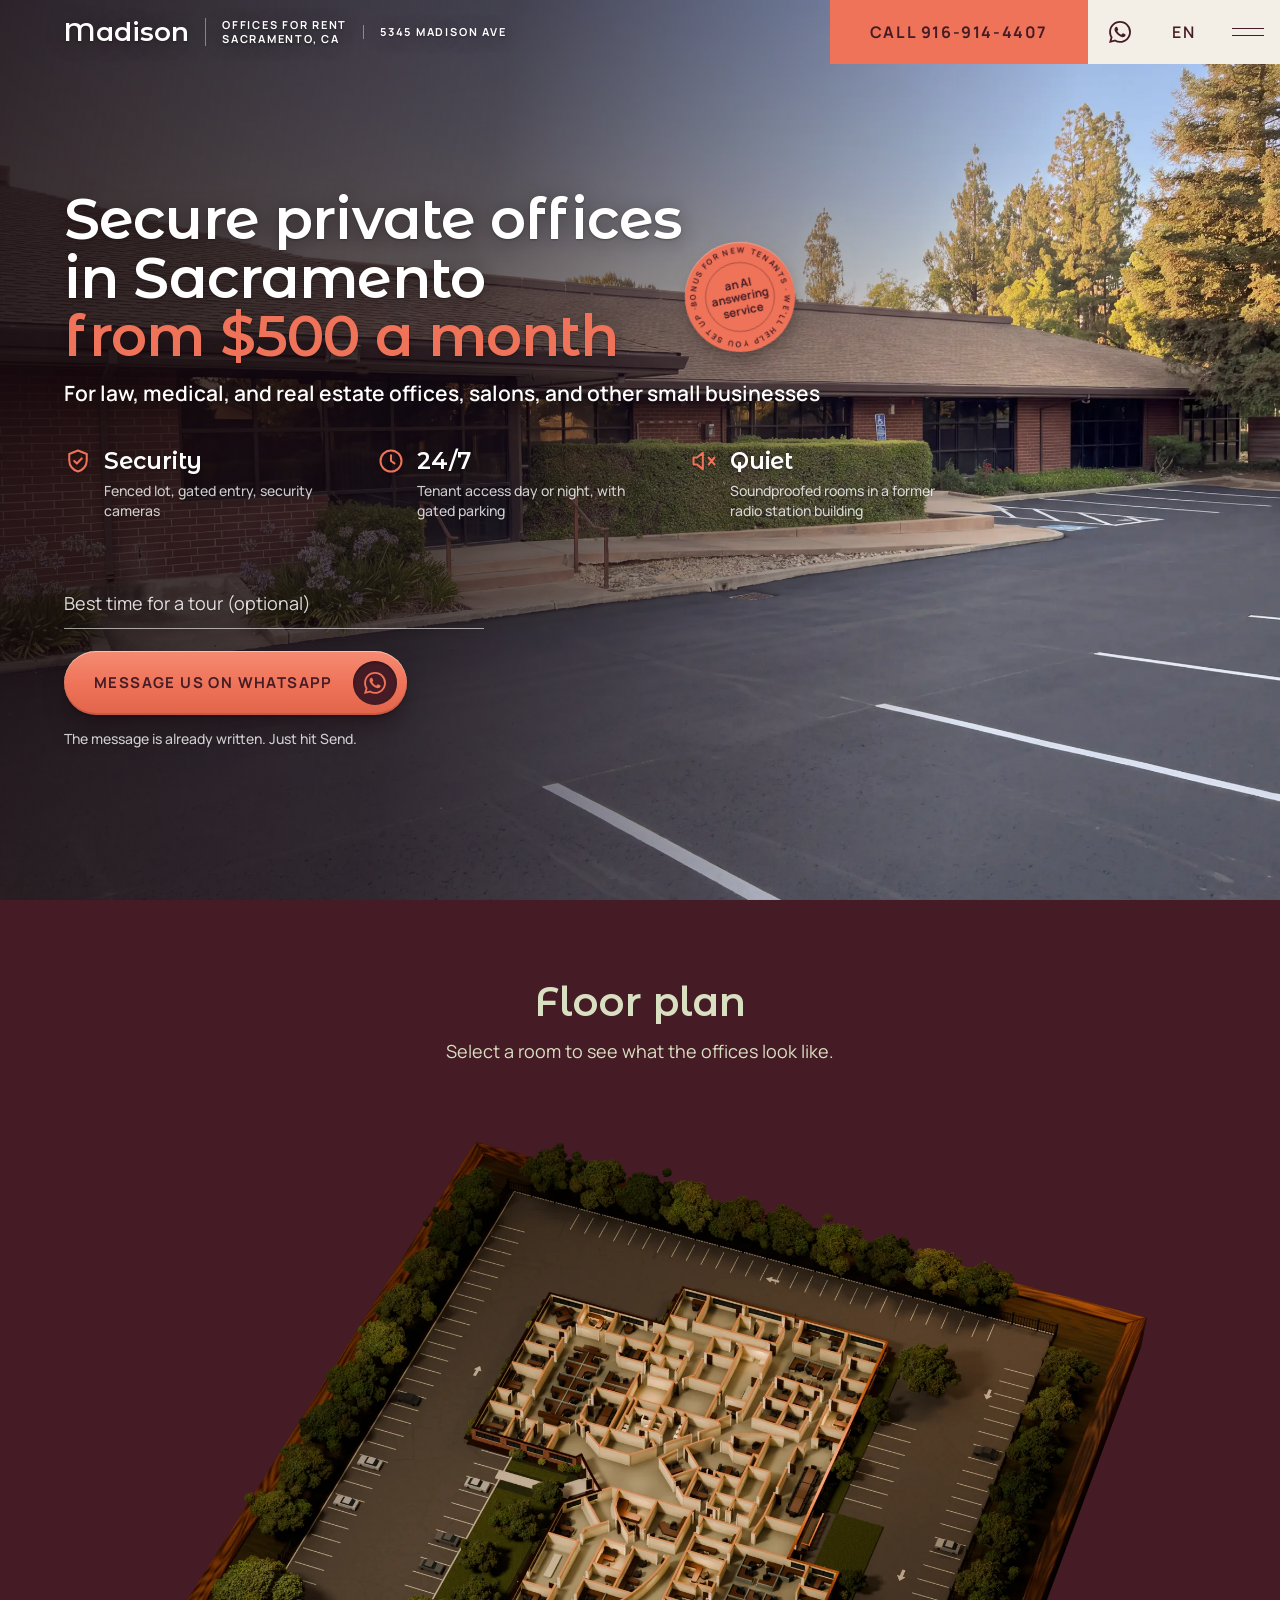
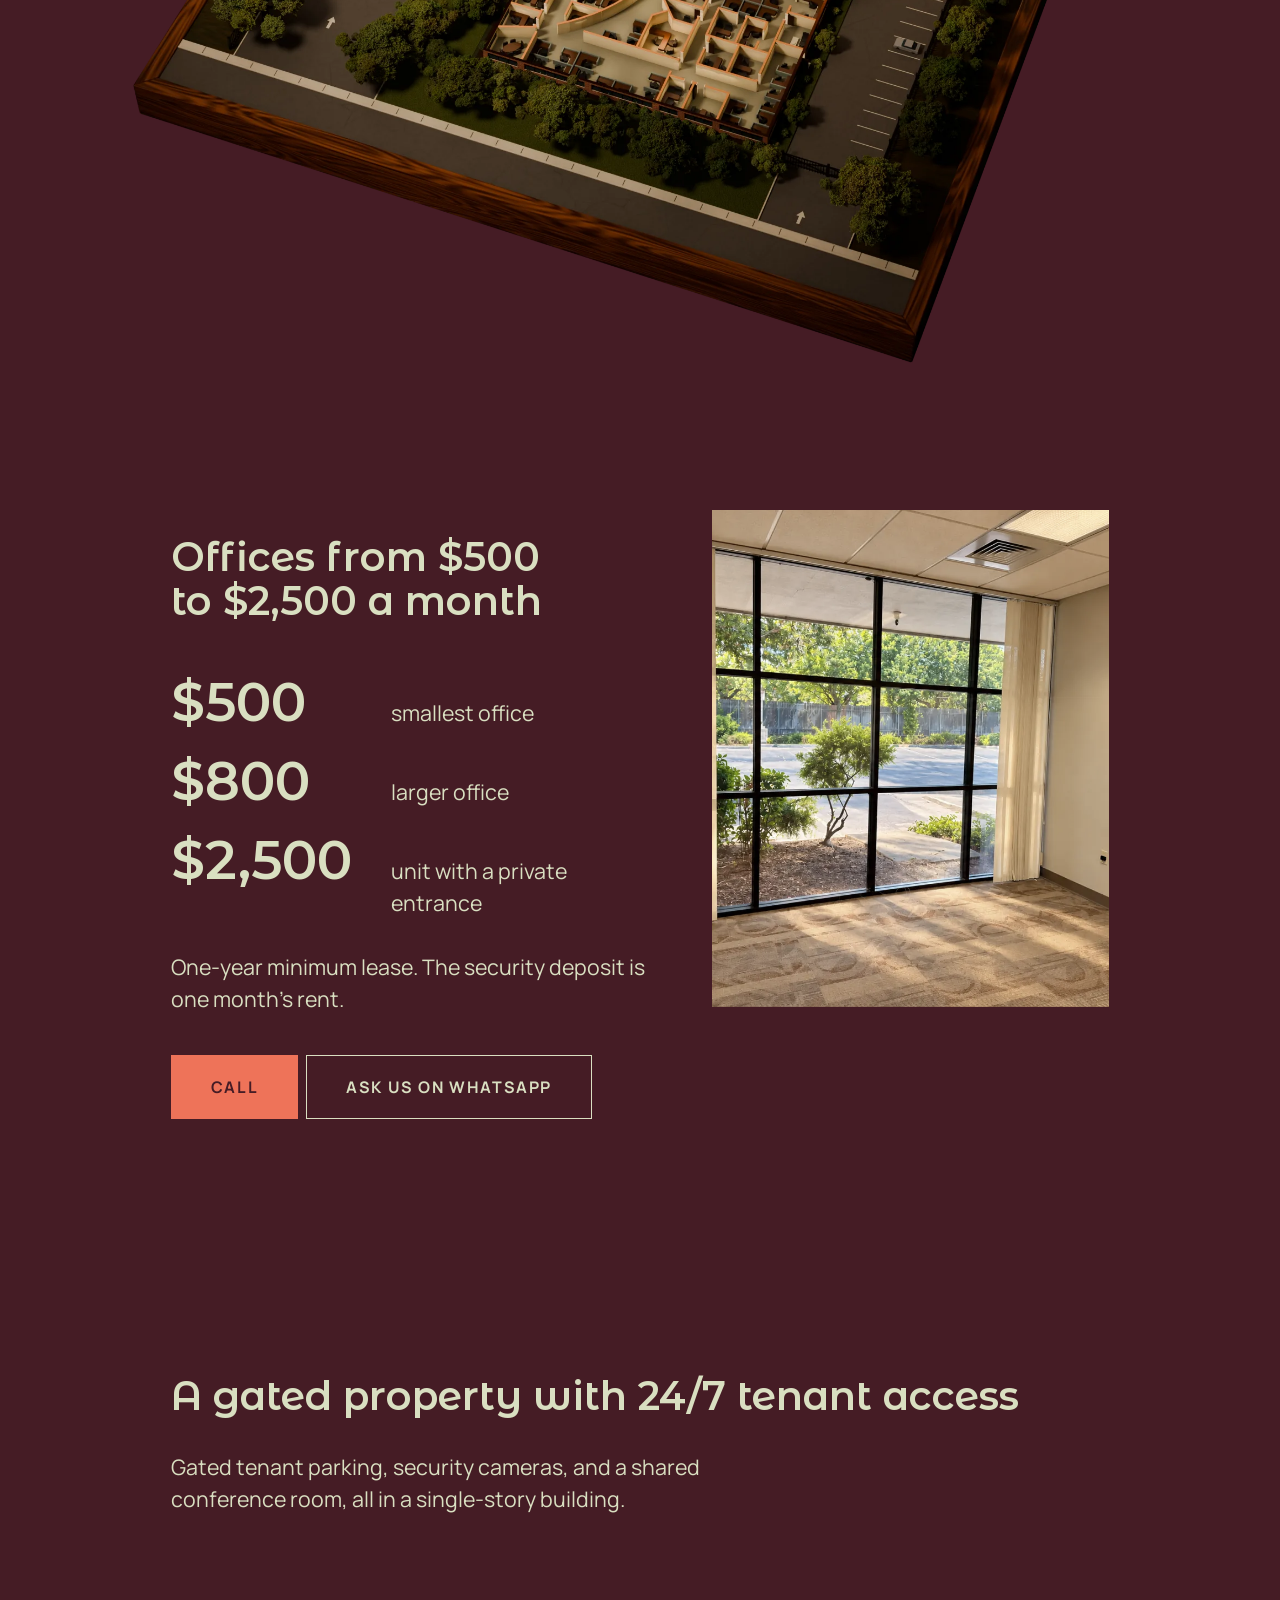
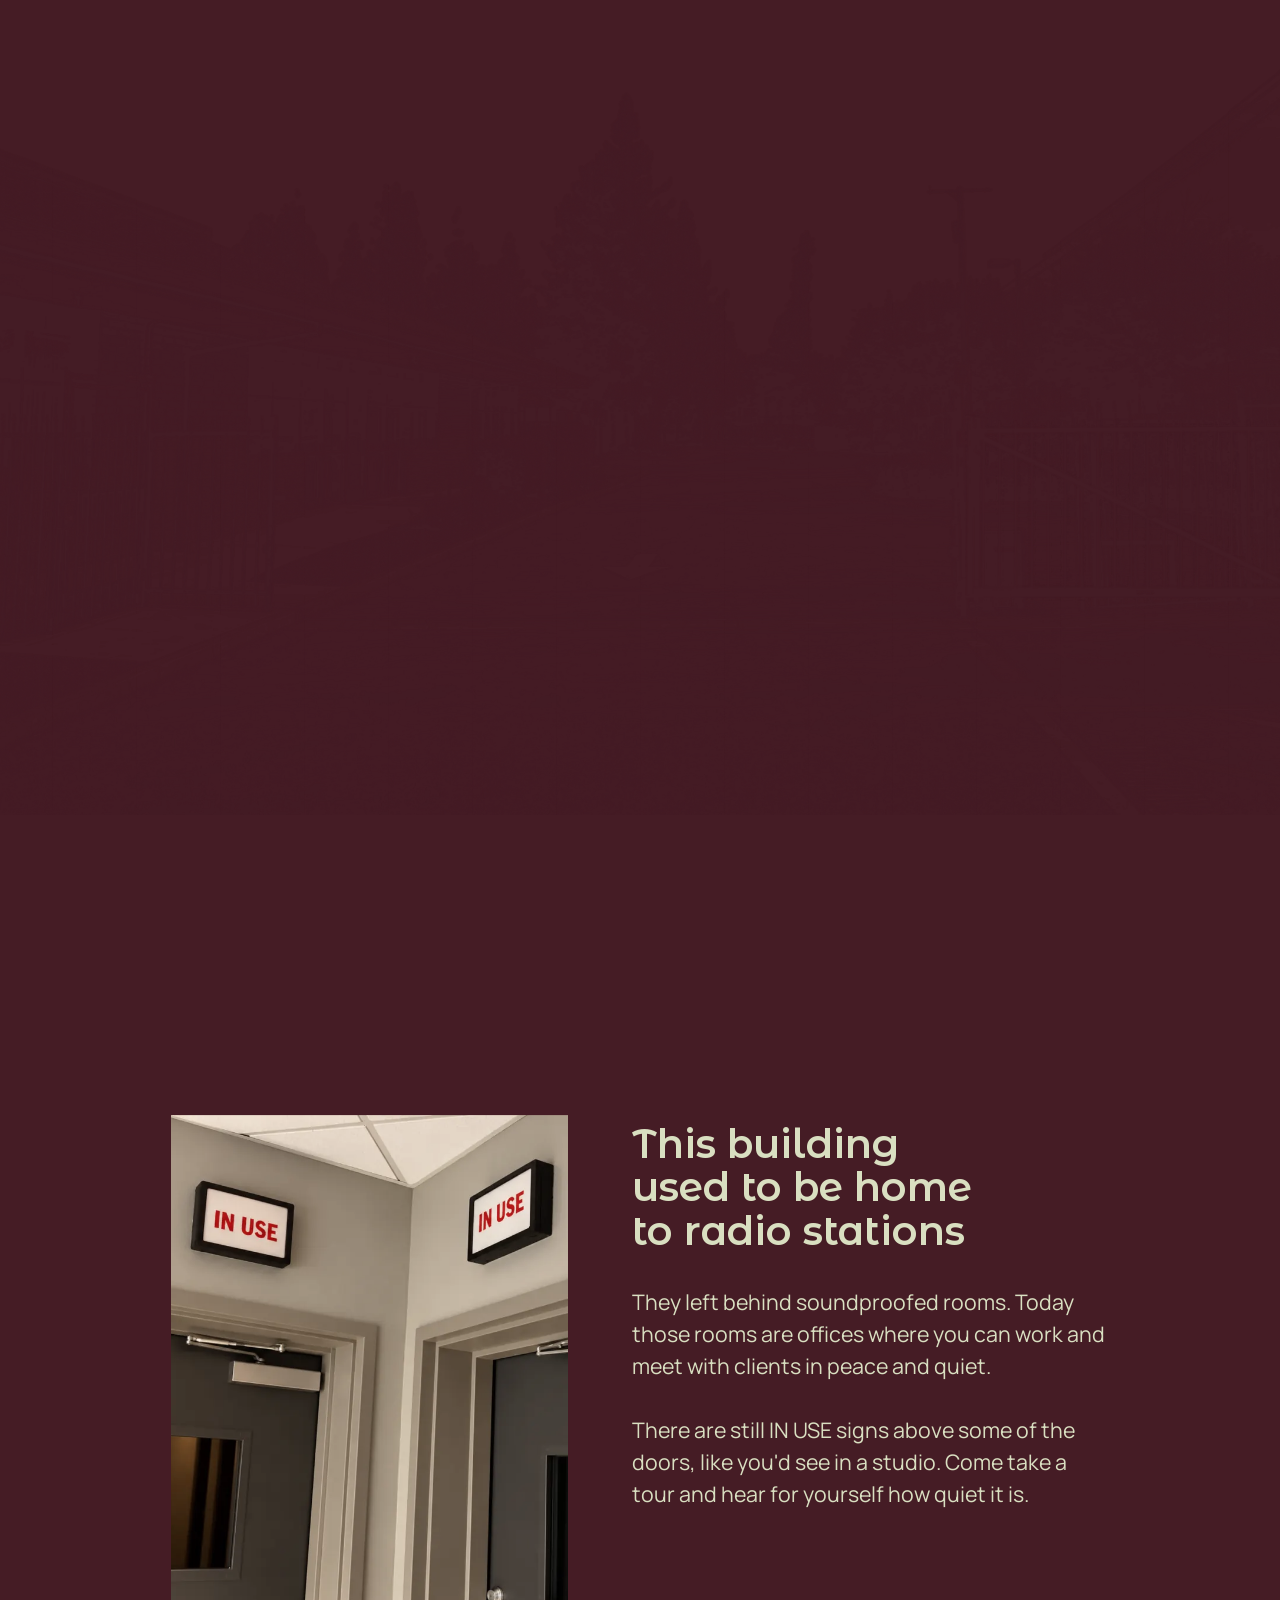
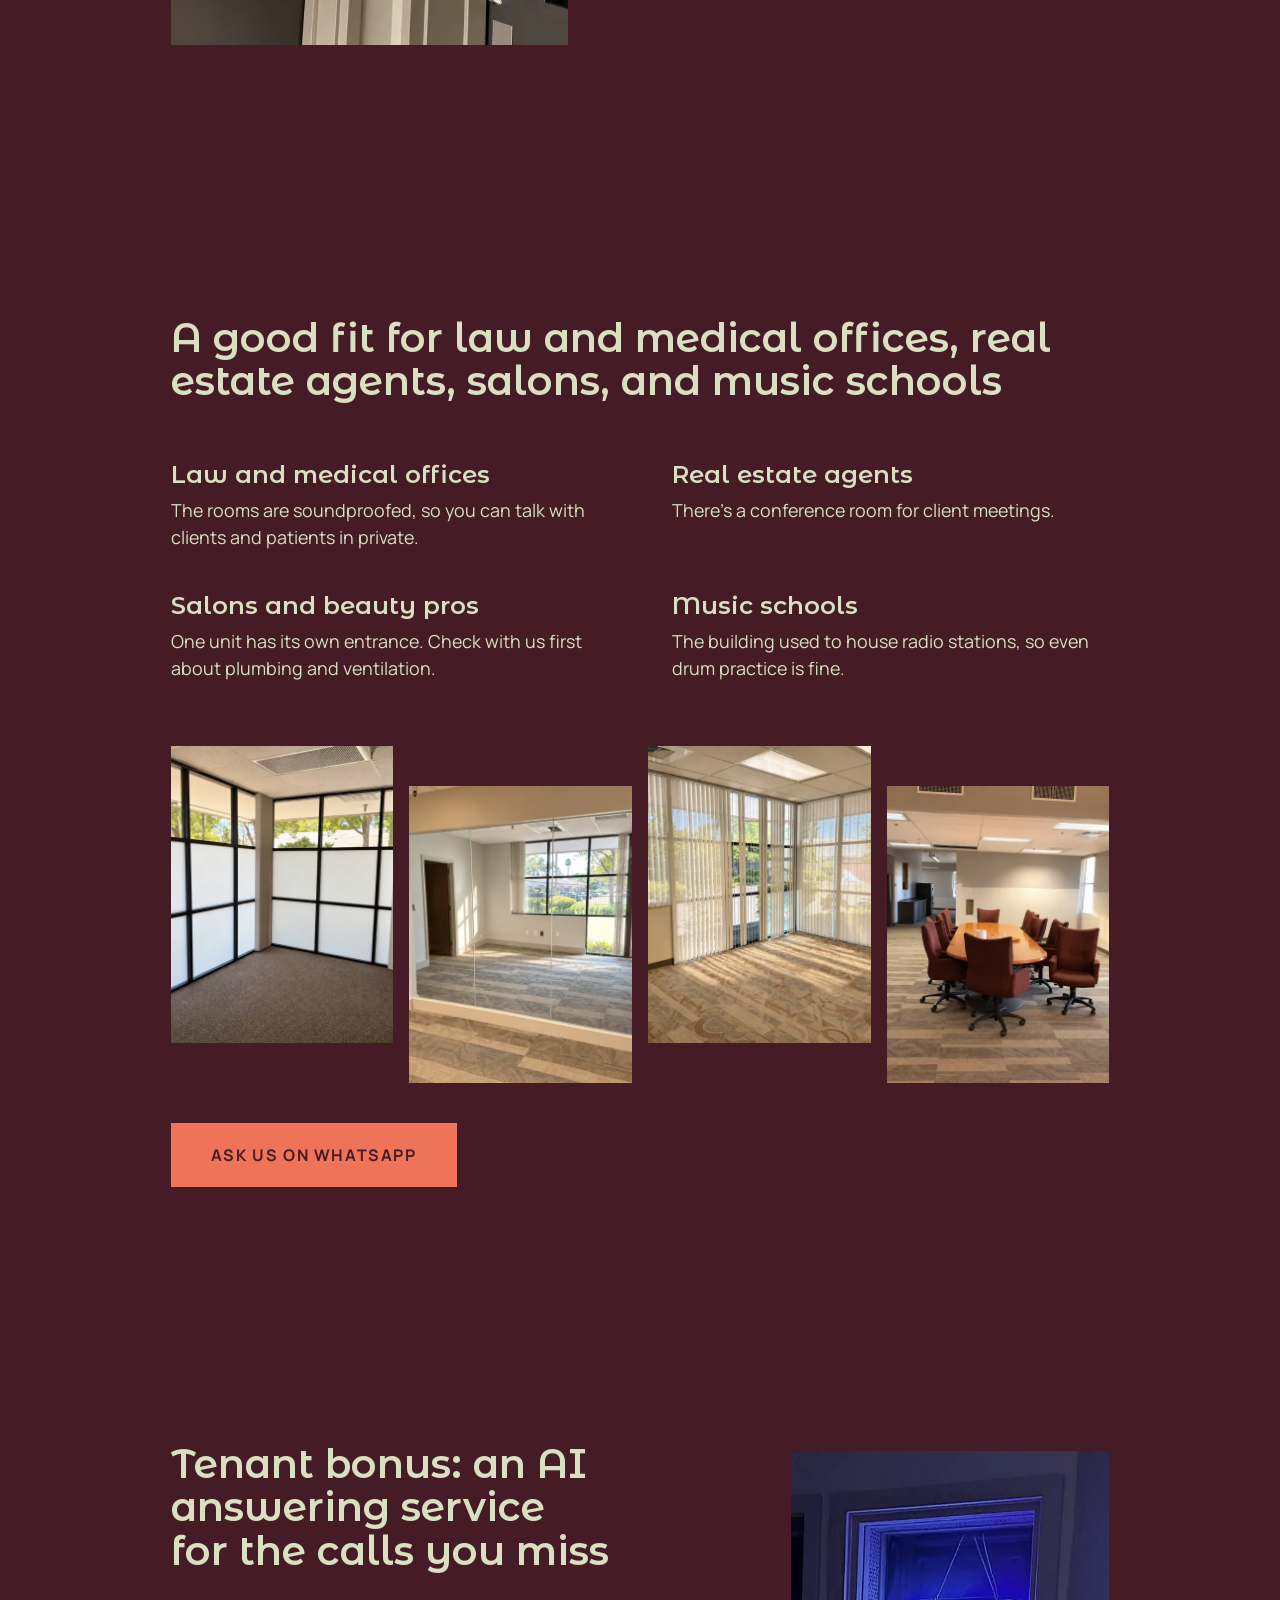
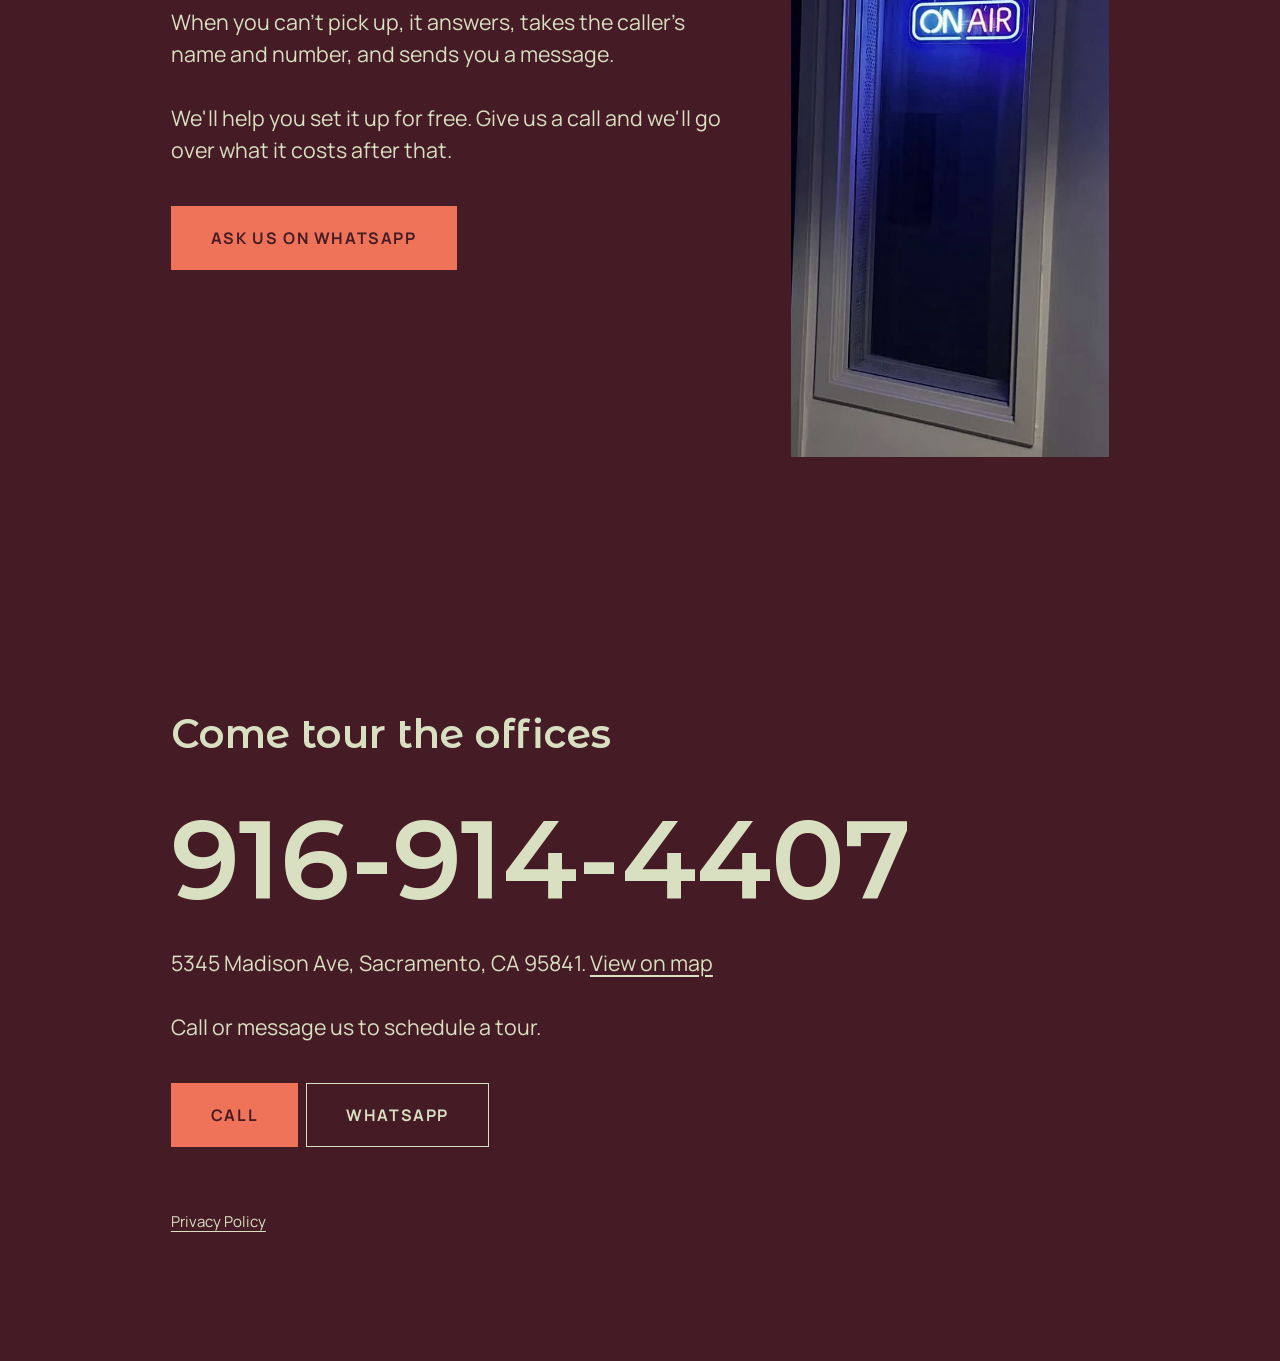
==== commit 142b2dca: "Publish site" ====
--- a/index.html
+++ b/index.html
@@ -20,7 +20,7 @@
 <link rel="preload" href="fonts/montserrat-alternates-cyrillic-600.woff2" as="font" type="font/woff2" crossorigin>
 <link rel="preload" href="fonts/montserrat-alternates-latin-600.woff2" as="font" type="font/woff2" crossorigin>
 <link rel="preload" href="site.js?v=177935f6" as="script">
-<link rel="stylesheet" href="styles.css?v=b076b61e">
+<link rel="stylesheet" href="styles.css?v=46aa9b16">
 <script>
 // A/B-тест первого экрана: при первом заходе случайный вариант из site/screens/, дальше тот же (память браузера).
 // ?hero=имя показывает нужный вариант и не запоминается. Название уходит в счётчики: site/counters.html, site/code/track.js
@@ -74,8 +74,8 @@
     <nav class="drop">
       <a href="#building" data-en="Floor plan" data-es="Plano del edificio">План здания</a>
       <a href="#prices" data-en="Pricing" data-es="Precios">Цены</a>
+      <a href="#gates" data-en="Security and access" data-es="Seguridad y acceso">Ворота и доступ</a>
       <a href="#radio" data-en="Soundproofed offices" data-es="Oficinas aisladas del ruido">Радиостанции и тишина</a>
-      <a href="#gates" data-en="Security and access" data-es="Seguridad y acceso">Ворота и доступ</a>
       <a href="#fit" data-en="Who it's for" data-es="Para quién es">Для вашего дела</a>
       <a href="#voice" data-en="AI answering service" data-es="Bono: recepcionista virtual">Голосовой помощник</a>
       <a href="#contact" data-en="Schedule a tour" data-es="Agendar una visita">Приехать посмотреть</a>
@@ -423,13 +423,6 @@
   </div>
 </section>
 
-<section class="flow pair" id="radio" data-tone="sky">
-  <h2 class="rise" data-en="This building used to be home to radio stations" data-es="En este edificio antes había estaciones de radio">Раньше в этом здании работали радиостанции</h2>
-  <p class="rise" data-en="They left behind soundproofed rooms. Today those rooms are offices where you can work and meet with clients in peace and quiet." data-es="De las estaciones quedaron cuartos aislados del ruido. Hoy son oficinas donde puede trabajar y atender a sus clientes con tranquilidad.">От них остались комнаты с шумоизоляцией: теперь это офисы, где можно спокойно работать и говорить с клиентом.</p>
-  <div class="big"><figure class="grow"><picture><source media="(min-width:900px)" srcset="img/doors-in-use.webp"><img src="img/doors-in-use-800.webp" width="1200" height="900" loading="lazy" alt="Две тёмные двери в углу коридора, над каждой табличка IN USE с красными буквами" data-en-alt="Two dark doors in a hallway corner, each with a red-lettered IN USE sign above it" data-es-alt="Dos puertas oscuras en una esquina del pasillo, cada una con un letrero IN USE en letras rojas arriba"></picture></figure></div>
-  <p class="rise" data-en="There are still IN USE signs above some of the doors, like you'd see in a studio. Come take a tour and hear for yourself how quiet it is." data-es="Arriba de las puertas todavía están los letreros IN USE, como en un estudio. Venga y compruebe en persona qué tan silenciosas son las oficinas.">Над дверями до сих пор висят таблички IN USE, как в студии. Насколько там тихо, можно проверить на просмотре.</p>
-</section>
-
 <section id="gates" data-tone="blush">
   <div class="flow scene-top"><h2 class="rise" data-en="A gated property with 24/7 tenant access" data-es="Propiedad con portón y&nbsp;acceso 24/7 para inquilinos">Здание за воротами, у арендаторов доступ круглосуточно</h2><p class="rise" data-en="Gated tenant parking, security cameras, and a shared conference room, all in a single-story building." data-es="Estacionamiento para inquilinos detrás del portón, cámaras de seguridad y sala de juntas. El edificio es de un solo piso.">Парковка за воротами, камеры, переговорная для арендаторов, всё на одном этаже.</p></div>
   <div class="scene-room">
@@ -442,10 +435,17 @@
   </div>
 </section>
 
-<section class="flow over" id="fit" data-tone="sage">
-  <h2 class="rise" data-en="A good fit for law and medical offices, real estate agents, salons, and music schools" data-es="Una buena opción para despachos, consultorios, bienes raíces, salones de belleza y escuelas de música">Подходит юристу, риелтору, салону, врачу, студии, музыкальной школе</h2>
-  <div class="big"><figure class="grow"><picture><source media="(min-width:900px)" srcset="img/office-corner.webp"><img src="img/office-corner-800.webp" width="1200" height="900" loading="lazy" alt="Пустой угловой офис: окна на две стены, низ матовый, верх прозрачный, тёмный ковёр" data-en-alt="Empty corner office with windows on two walls, frosted on the bottom and clear on top, and dark carpet" data-es-alt="Oficina vacía en esquina, con ventanas en dos paredes, opacas abajo y transparentes arriba, y alfombra oscura"></picture></figure></div>
-  <p class="rise" data-en="Need plumbing or ventilation for your business? Check with us first." data-es="Si su negocio necesita agua o ventilación, pregúntenos antes de venir.">Если нужны вода и вытяжка, спросите сразу.</p>
+<section class="flow pair" id="radio" data-tone="sky">
+  <h2 class="rise" data-en="This building used to be home to radio stations" data-es="En este edificio antes había estaciones de radio">Раньше в этом здании работали радиостанции</h2>
+  <p class="rise" data-en="They left behind soundproofed rooms. Today those rooms are offices where you can work and meet with clients in peace and quiet." data-es="De las estaciones quedaron cuartos aislados del ruido. Hoy son oficinas donde puede trabajar y atender a sus clientes con tranquilidad.">От них остались комнаты с шумоизоляцией: теперь это офисы, где можно спокойно работать и говорить с клиентом.</p>
+  <div class="big"><figure class="grow"><picture><source media="(min-width:900px)" srcset="img/doors-in-use.webp"><img src="img/doors-in-use-800.webp" width="1200" height="900" loading="lazy" alt="Две тёмные двери в углу коридора, над каждой табличка IN USE с красными буквами" data-en-alt="Two dark doors in a hallway corner, each with a red-lettered IN USE sign above it" data-es-alt="Dos puertas oscuras en una esquina del pasillo, cada una con un letrero IN USE en letras rojas arriba"></picture></figure></div>
+  <p class="rise" data-en="There are still IN USE signs above some of the doors, like you'd see in a studio. Come take a tour and hear for yourself how quiet it is." data-es="Arriba de las puertas todavía están los letreros IN USE, como en un estudio. Venga y compruebe en persona qué tan silenciosas son las oficinas.">Над дверями до сих пор висят таблички IN USE, как в студии. Насколько там тихо, можно проверить на просмотре.</p>
+</section>
+
+<section class="flow" id="fit" data-tone="sage">
+  <h2 class="rise" data-en="A good fit for law and medical offices, real estate agents, salons, and music schools" data-es="Una buena opción para despachos, consultorios, bienes raíces, salones de belleza y escuelas de música">Подходит юристу, врачу, риелтору, салону и&nbsp;музыкальной школе</h2>
+  <div class="whom"><div><h3 class="rise" data-en="Law and medical offices" data-es="Despachos y consultorios">Юристу и врачу</h3><p class="rise" data-en="The rooms are soundproofed, so you can talk with clients and patients in private." data-es="Las oficinas están aisladas del ruido: puede hablar en privado con sus clientes o pacientes.">В комнатах шумоизоляция: с клиентом можно говорить спокойно.</p></div><div><h3 class="rise" data-en="Real estate agents" data-es="Agentes de bienes raíces">Риелтору</h3><p class="rise" data-en="There's a conference room for client meetings." data-es="Hay una sala de juntas para recibir a sus clientes.">Для встреч с клиентами есть переговорная.</p></div><div><h3 class="rise" data-en="Salons and beauty pros" data-es="Salones de belleza y estilistas">Салону и мастеру</h3><p class="rise" data-en="One unit has its own entrance. Check with us first about plumbing and ventilation." data-es="Hay un local con entrada independiente. Pregunte antes de venir por el agua y la ventilación.">Есть помещение с отдельным входом. Про воду и вытяжку спросите сразу.</p></div><div><h3 class="rise" data-en="Music schools" data-es="Escuelas de música">Музыкальной школе</h3><p class="rise" data-en="The building used to house radio stations, so even drum practice is fine." data-es="Aquí había estaciones de radio, así que se puede ensayar hasta con batería.">Раньше здесь работали радиостанции: заниматься можно даже на барабанах.</p></div></div>
+  <div class="shots"><figure><img src="img/office-corner-800.webp" width="800" height="600" loading="lazy" alt="Пустой угловой офис: окна на две стены, низ матовый, верх прозрачный, тёмный ковёр" data-en-alt="Empty corner office with windows on two walls, frosted on the bottom and clear on top, and dark carpet" data-es-alt="Oficina vacía en esquina, con ventanas en dos paredes, opacas abajo y transparentes arriba, y alfombra oscura"></figure><figure><img src="img/office-glass-800.webp" width="800" height="600" loading="lazy" alt="Пустой офис за стеклянной стеной, за окном деревья" data-en-alt="Empty office behind a glass wall, with trees outside the window" data-es-alt="Oficina vacía detrás de una pared de vidrio, con árboles afuera"></figure><figure><img src="img/office-blinds-800.webp" width="800" height="600" loading="lazy" alt="Пустой угловой офис с жалюзи на окнах" data-en-alt="Empty corner office with blinds on the windows" data-es-alt="Oficina vacía en esquina con persianas en las ventanas"></figure><figure><img src="img/meeting-room-800.webp" width="800" height="600" loading="lazy" alt="Переговорная с длинным столом и креслами" data-en-alt="Conference room with a long table and chairs" data-es-alt="Sala de juntas con una mesa larga y sillas"></figure></div>
   <div class="acts rise"><a class="btn wa" href="https://wa.me/19169144407" target="_blank" rel="noopener" data-wa-ru="Здравствуйте! Интересует офис на 5345 Madison Ave для моего дела. Какого он размера, что входит в аренду, есть ли вода и вытяжка?" data-wa-en="Hi! I'm interested in an office at 5345 Madison Ave for my business. What's the square footage, what's included in the rent, and is there plumbing and ventilation in the unit?" data-wa-es="Hola, me interesa una oficina en 5345 Madison Ave para mi negocio. ¿Cuántos pies cuadrados tiene y qué incluye la renta? ¿Hay toma de agua y ventilación?" data-en="Ask us on WhatsApp" data-es="Preguntar por WhatsApp">Спросить в WhatsApp</a></div>
 </section>
 
--- a/styles.css
+++ b/styles.css
@@ -106,6 +106,17 @@
 .rents{display:grid;grid-template-columns:repeat(3,1fr);gap:32px;margin-top:64px}
 .flow .rent p{margin-top:8px}
 .flow .rent .sum{margin-top:0;font-size:clamp(40px,5vw,72px);line-height:1.1;font-weight:600}
+/* Цены в один экран: цифры столбцом слева, снимок офиса справа */
+@media (min-width:900px){
+  #prices{display:grid;grid-template-columns:minmax(0,6fr) minmax(0,5fr);grid-template-rows:repeat(3,auto) 1fr;column-gap:64px;align-items:start}
+  #prices>h2,#prices>.rents,#prices>p,#prices>.acts{grid-column:1}
+  #prices .big{grid-column:2;grid-row:1/span 4;margin:8px 0 0}
+  #prices .big figure{aspect-ratio:4/5}
+  #prices .rents{grid-template-columns:1fr;gap:20px;margin-top:48px}
+  #prices .rent{display:grid;grid-template-columns:4.1em 1fr;align-items:baseline;font-size:clamp(40px,4.2vw,60px)}
+  #prices .rent .sum{font-size:1em}
+  #prices .rent p+p{margin-top:0;font-size:clamp(18px,1.67vw,24px)}
+}
 .phone{display:block;margin-top:48px;font-size:min(8.6vw,120px);line-height:1;font-weight:600;white-space:nowrap}
 .map{text-decoration:underline;text-underline-offset:4px;white-space:nowrap}
 .map:hover{text-decoration-thickness:2px}
@@ -125,8 +136,14 @@
 .flip>h2,.flip>p,.flip>.acts{grid-column:1}
 .pair.flip .big figure{aspect-ratio:550/1050}
 .pair .big figure{aspect-ratio:3/4}
-.over h2{position:relative;z-index:1;max-width:13em;margin-bottom:-1.15em}
-.over .big{width:80%;margin:0 0 0 auto}
+/* Подходит: кому что даёт в два столбца, под ними ряд настоящих снимков лесенкой */
+.whom{display:grid;grid-template-columns:repeat(2,1fr);gap:40px 64px;margin-top:56px}
+.whom h3{font-size:clamp(20px,1.9vw,26px);line-height:1.2;font-weight:600}
+.flow .whom p{margin-top:8px;font-size:clamp(16px,1.4vw,20px)}
+.shots{display:grid;grid-template-columns:repeat(4,minmax(0,1fr));align-items:start;gap:16px;margin-top:64px}
+.shots figure{aspect-ratio:3/4}
+.shots figure:nth-child(even){margin-top:40px}
+.shots img{filter:saturate(.82)}
 /* Снимок полосами (.sliced, site/code/flow.js): копии одного снимка, каждая в своей полосе, со сдвигом, который сходится к середине экрана */
 .sliced picture{position:relative}
 .sliced .bands{position:absolute;inset:0}
@@ -156,8 +173,9 @@
   .pair .big figure{aspect-ratio:4/3}
   .flip .big{width:62%;margin-left:auto}
   .pair.flip .big figure{aspect-ratio:550/1050}
-  .over .big{width:100%}
-  .over h2{margin-bottom:0}
+  .whom{grid-template-columns:1fr;gap:28px;margin-top:40px}
+  .shots{grid-template-columns:repeat(2,minmax(0,1fr));gap:8px;margin-top:40px}
+  .shots figure:nth-child(even){margin-top:24px}
   .scene-room{--h:72vh;--h:72svh}
   .scene{top:14vh;top:14svh}
   .rents{grid-template-columns:1fr;gap:24px;margin-top:40px}
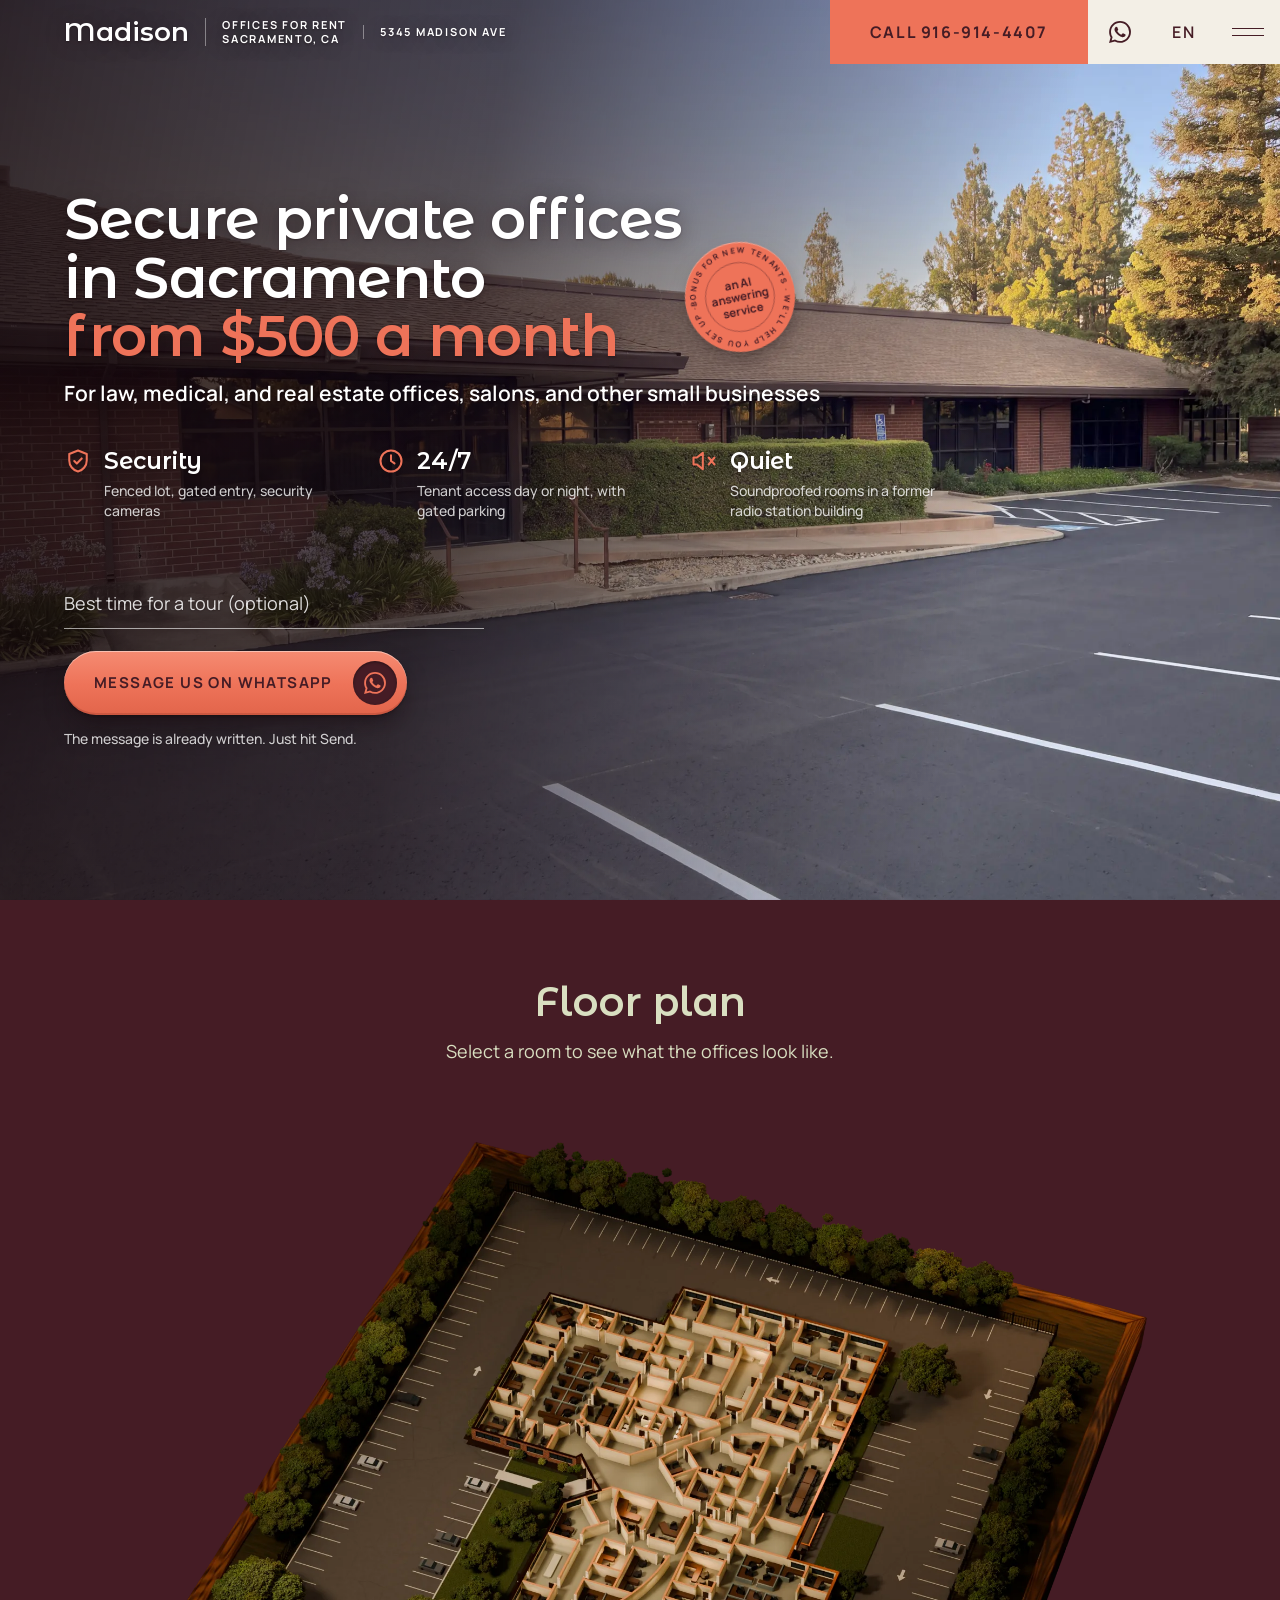
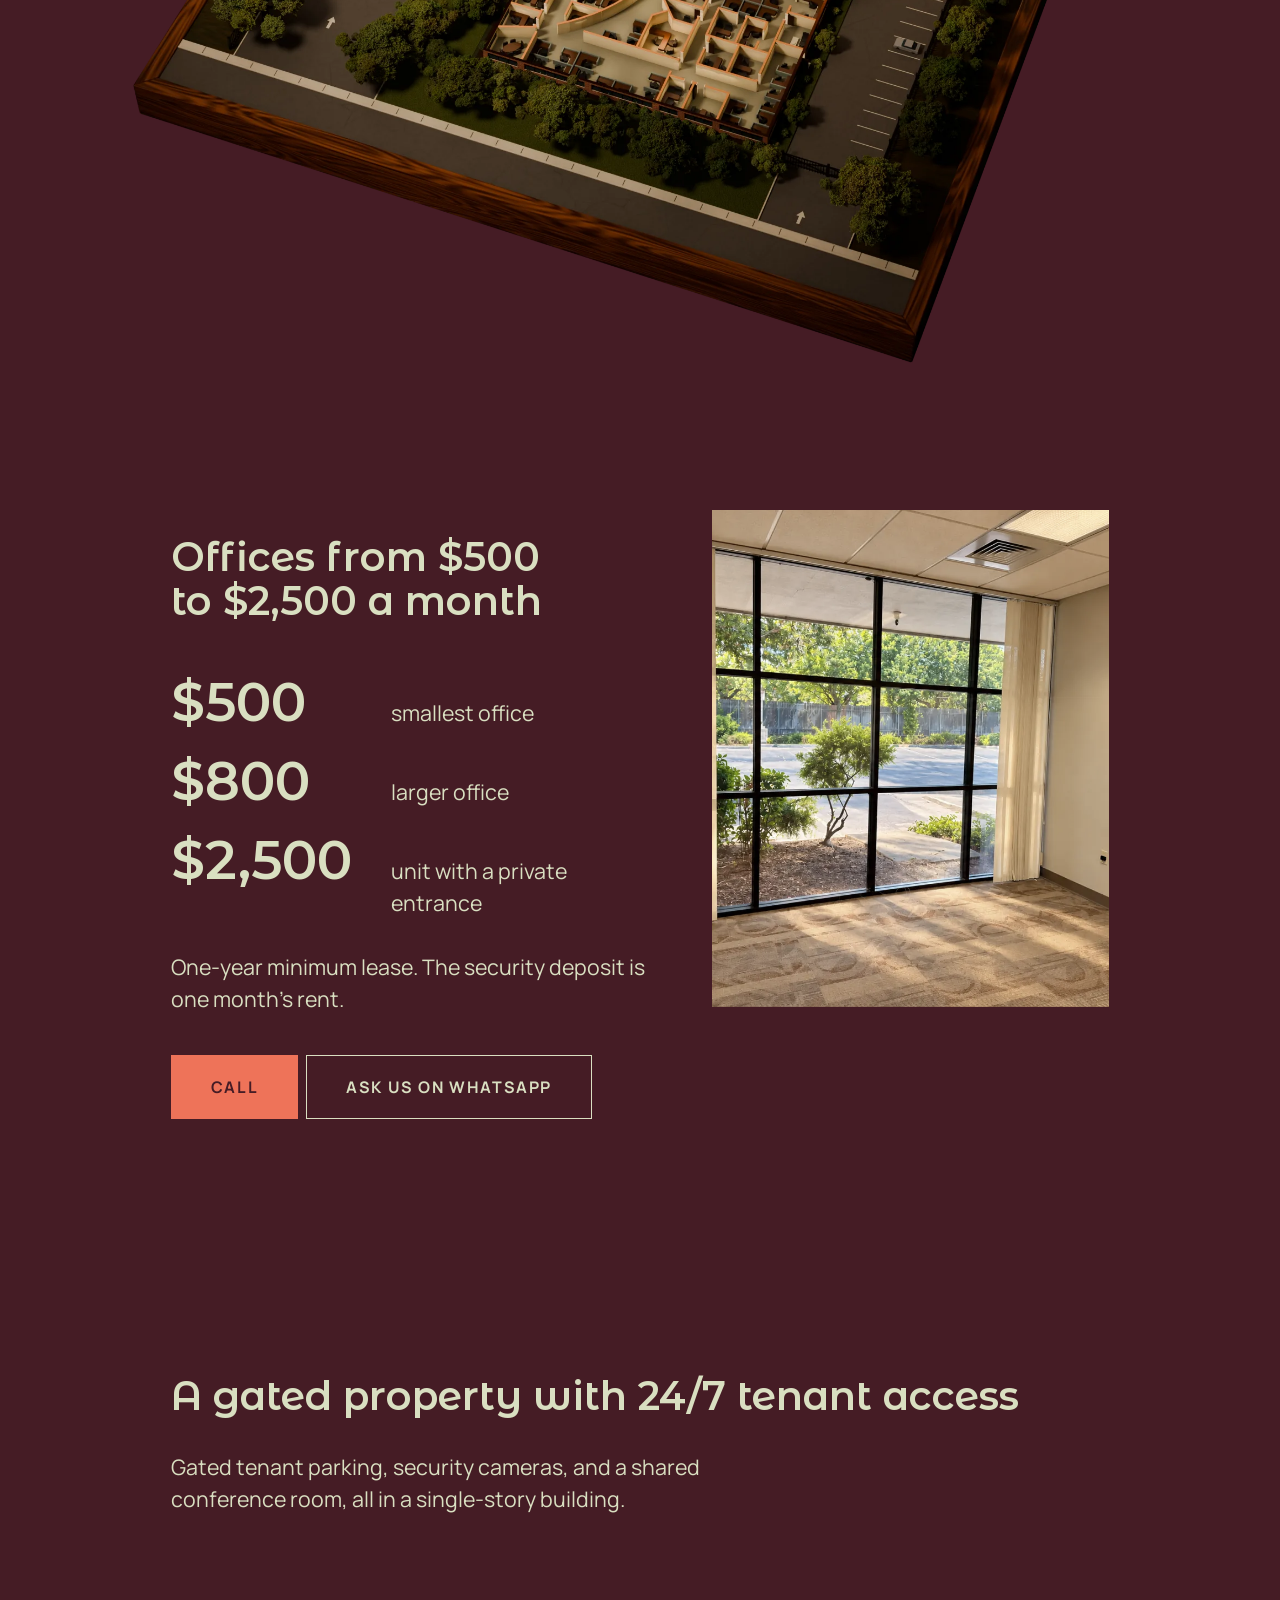
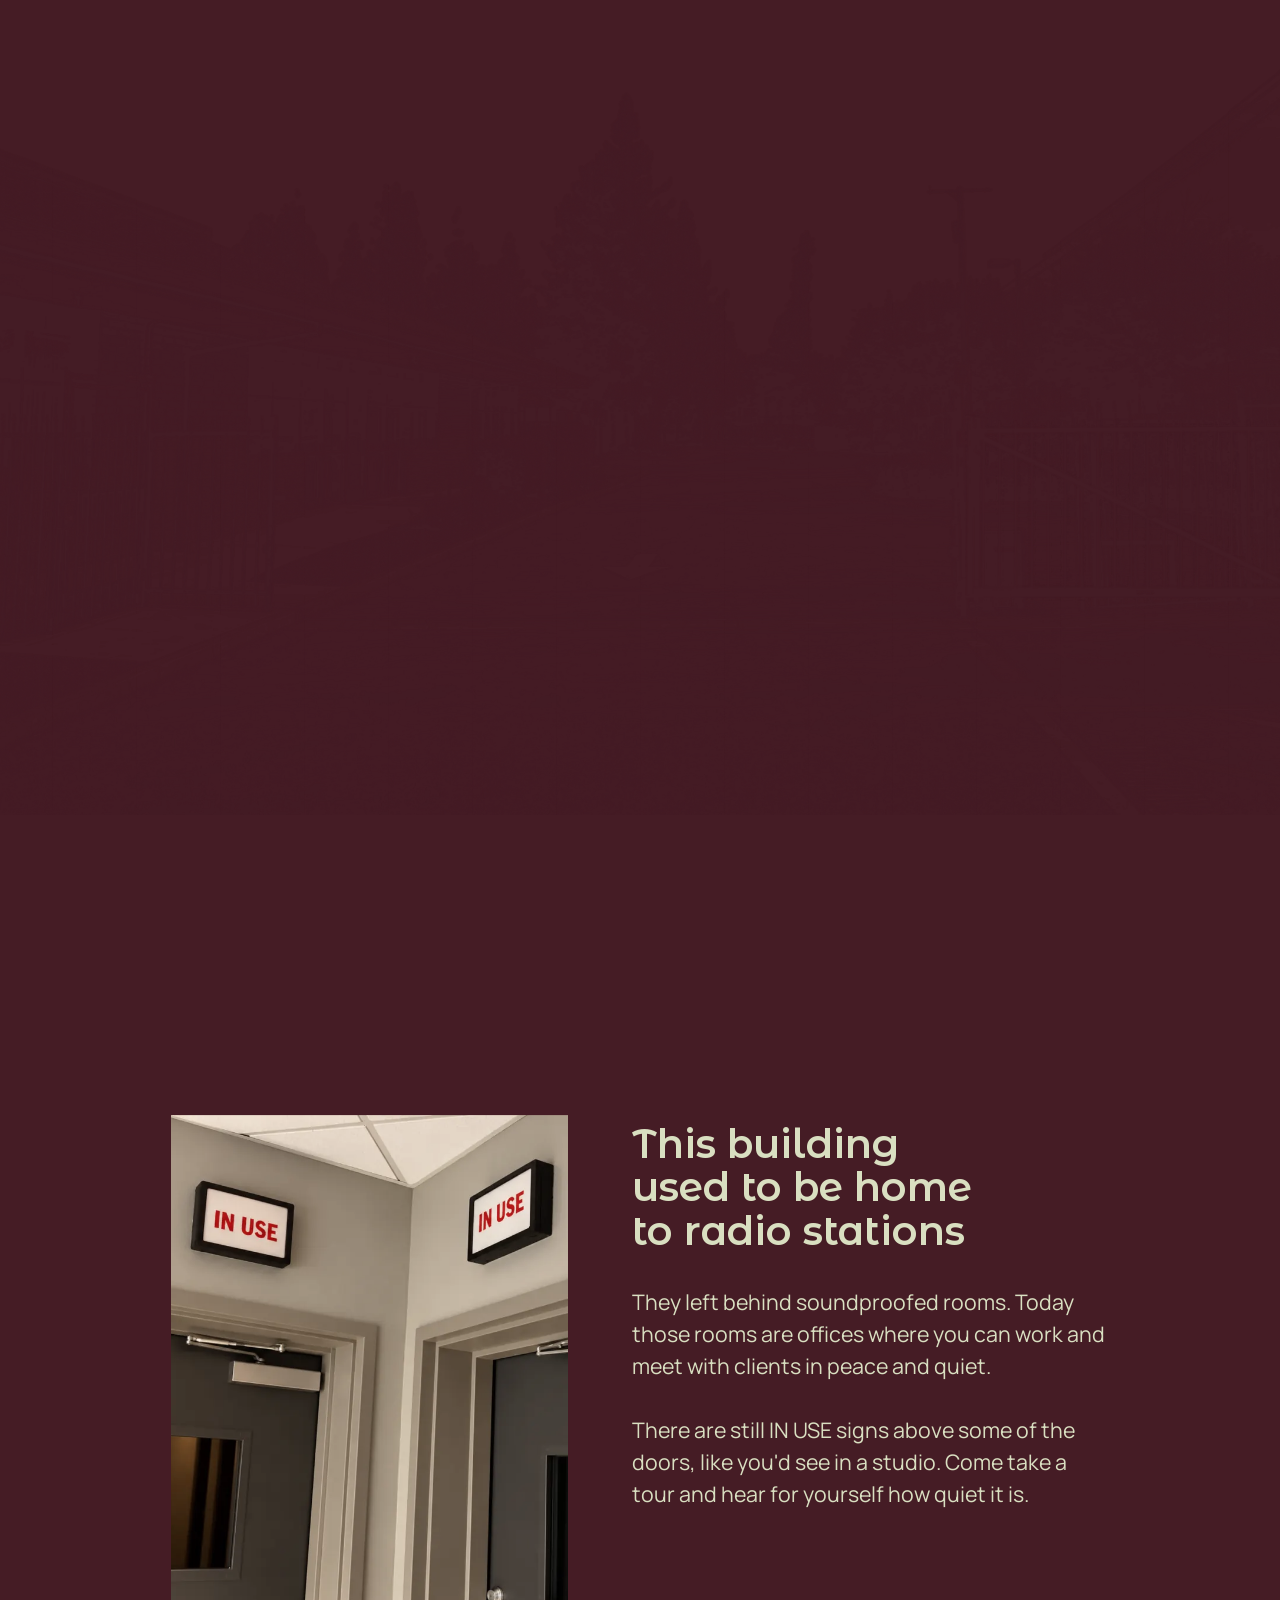
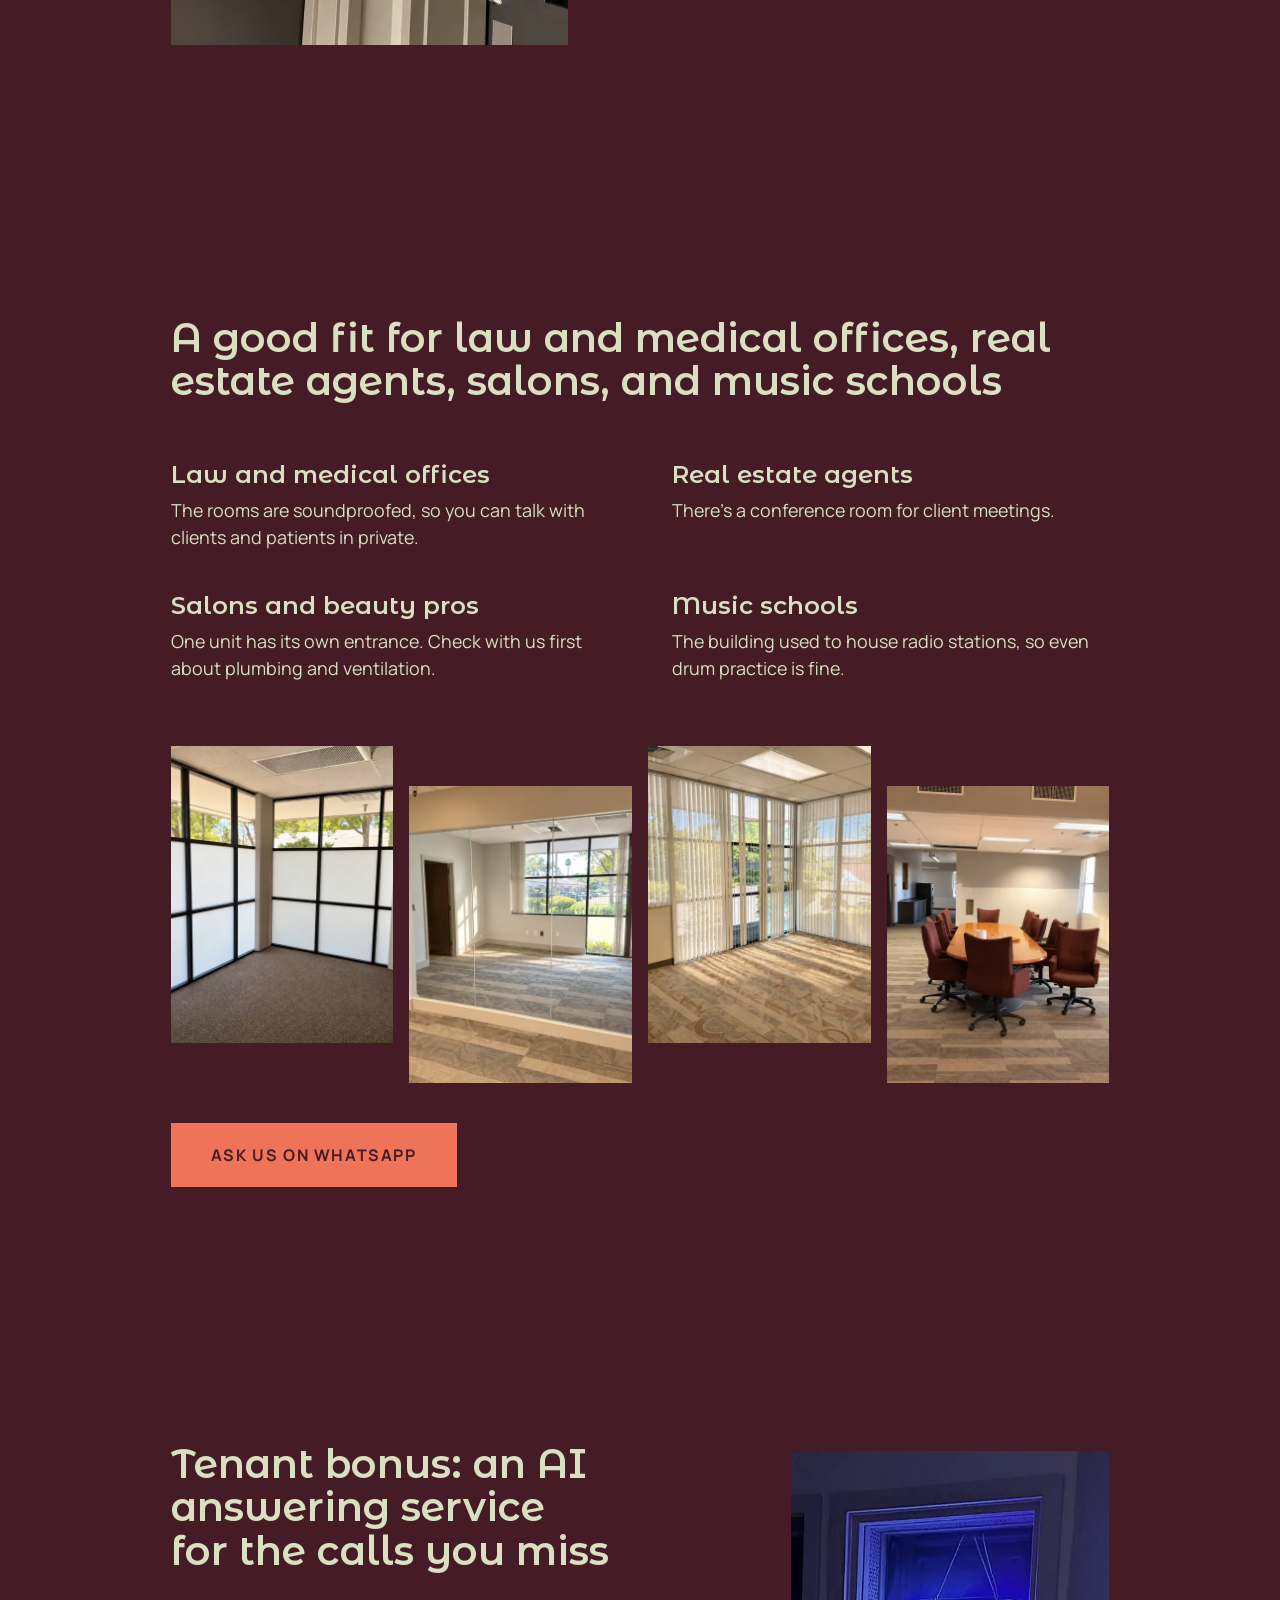
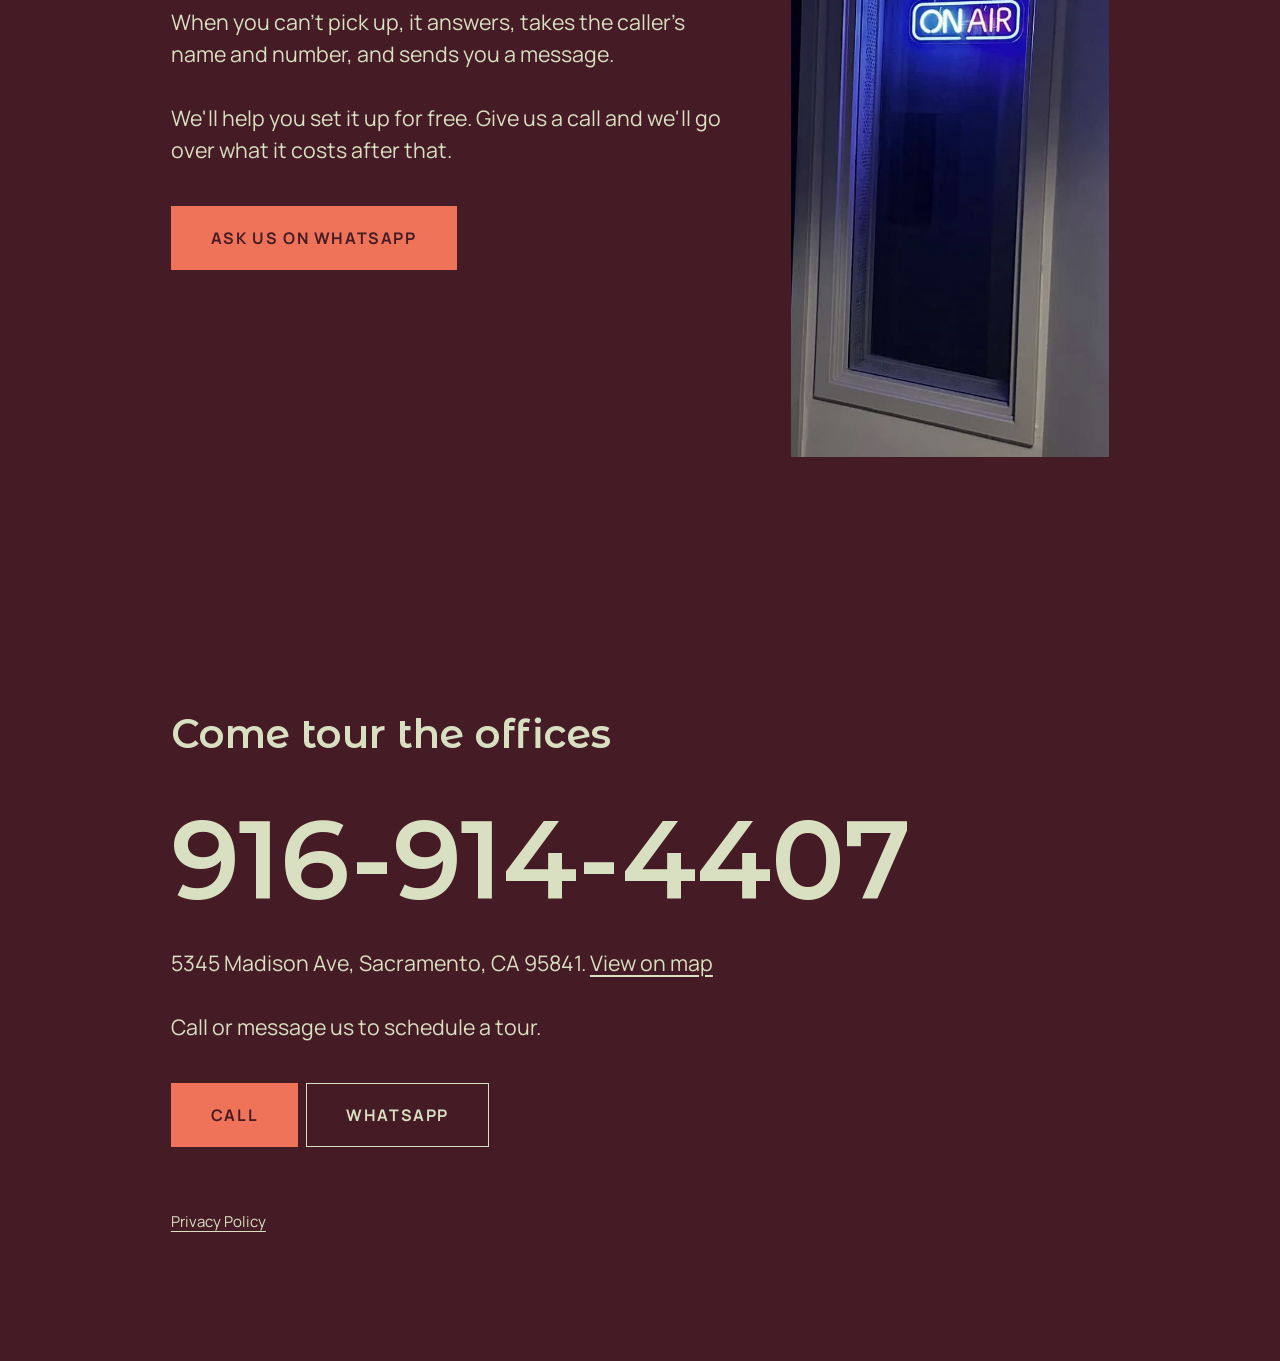
==== commit c10e8e5b: "Publish site" ====
--- a/index.html
+++ b/index.html
@@ -19,7 +19,7 @@
 <link rel="apple-touch-icon" href="apple-touch-icon.png">
 <link rel="preload" href="fonts/montserrat-alternates-cyrillic-600.woff2" as="font" type="font/woff2" crossorigin>
 <link rel="preload" href="fonts/montserrat-alternates-latin-600.woff2" as="font" type="font/woff2" crossorigin>
-<link rel="preload" href="site.js?v=177935f6" as="script">
+<link rel="preload" href="site.js?v=de1eef8e" as="script">
 <link rel="stylesheet" href="styles.css?v=46aa9b16">
 <script>
 // A/B-тест первого экрана: при первом заходе случайный вариант из site/screens/, дальше тот же (память браузера).
@@ -34,7 +34,15 @@
     try { localStorage.setItem('hero', kept); } catch (e) {}
   }
   return kept;
-})(["now"], ["checklist"]);
+})(["now"], ["checklist", "church", "lawyer", "realtor", "salon", "studio", "therapy", "trucking"]);
+var heroByLink = ["checklist", "church", "lawyer", "realtor", "salon", "studio", "therapy", "trucking"].includes(hero);   // экран под вид дела: вкладка называется его заголовком (site/code/lang.js)
+// Язык решается до первого экрана: ?lang=, прошлый выбор, иначе первый язык браузера (русский, украинский, белорусский → ru; испанский → es; остальное → en).
+// Первый экран переводится сразу при вставке (скрипт ниже), остальное — site/code/lang.js
+var startLang = (function () {
+  var asked = new URLSearchParams(location.search).get('lang'), saved = null, first = String((navigator.languages || [navigator.language])[0]).toLowerCase();
+  try { saved = localStorage.getItem('lang'); } catch (e) {}
+  return [asked, saved].find(function (l) { return ['ru', 'en', 'es'].includes(l); }) || (/^(ru|uk|be)/.test(first) ? 'ru' : first.startsWith('es') ? 'es' : 'en');
+})();
 </script>
 <script>
 // С часовым поясом ЕС, Великобритании, Швейцарии, Норвегии и Исландии счётчики не включаются: там по правилам Google нужен баннер согласия (V 04.11).
@@ -88,6 +96,12 @@
 <svg width="0" height="0" style="position:absolute" aria-hidden="true">
   <symbol id="i-safe" viewBox="0 0 24 24"><path d="M12 3 4.5 6v5.5c0 4.6 3.2 8.4 7.5 9.5 4.3-1.1 7.5-4.9 7.5-9.5V6z"/><path d="m8.8 12 2.2 2.2 4.2-4.4"/></symbol>
   <symbol id="i-quiet" viewBox="0 0 24 24"><path d="M11 5 6 9H3v6h3l5 4z"/><path d="m16 9 5 6m0-6-5 6"/></symbol>
+  <symbol id="i-park" viewBox="0 0 24 24"><rect x="4" y="3.5" width="16" height="17" rx="3"/><path d="M10 16.5v-9h3a2.75 2.75 0 0 1 0 5.5h-3"/></symbol>
+  <symbol id="i-window" viewBox="0 0 24 24"><rect x="4.5" y="3.5" width="15" height="17" rx="1"/><path d="M12 3.5v17M4.5 11h15M2.5 20.5h19"/></symbol>
+  <symbol id="i-meet" viewBox="0 0 24 24"><ellipse cx="12" cy="12" rx="7.5" ry="3.5"/><path d="M7.5 5.5h3m3 0h3m-9 13h3m3 0h3"/></symbol>
+  <symbol id="i-pin" viewBox="0 0 24 24"><path d="M12 21s-6.5-5.6-6.5-11a6.5 6.5 0 0 1 13 0C18.5 15.4 12 21 12 21Z"/><circle cx="12" cy="10" r="2.5"/></symbol>
+  <symbol id="i-flat" viewBox="0 0 24 24"><circle cx="12" cy="12" r="9"/><path d="m5.6 5.6 12.8 12.8"/><circle cx="9.3" cy="14.7" r=".9"/><circle cx="14.7" cy="9.3" r=".9"/></symbol>
+  <symbol id="i-loud" viewBox="0 0 24 24"><path d="M11 5 6 9H3v6h3l5 4z"/><path d="M15.5 9a4 4 0 0 1 0 6m3-8.5a8 8 0 0 1 0 11"/></symbol>
   <symbol id="i-hours" viewBox="0 0 24 24"><circle cx="12" cy="12" r="9"/><path d="M12 7v5l3 2"/></symbol>
   <!-- Кнопки заявки: WhatsApp — залитый знак (Simple Icons, CC0), SMS и звонок — линией, как значки выгод -->
   <symbol id="i-wa" viewBox="0 0 24 24" fill="currentColor" stroke="none"><path d="M17.472 14.382c-.297-.149-1.758-.867-2.03-.967-.273-.099-.471-.148-.67.15-.197.297-.767.966-.94 1.164-.173.199-.347.223-.644.075-.297-.15-1.255-.463-2.39-1.475-.883-.788-1.48-1.761-1.653-2.059-.173-.297-.018-.458.13-.606.134-.133.298-.347.446-.52.149-.174.198-.298.298-.497.099-.198.05-.371-.025-.52-.075-.149-.669-1.612-.916-2.207-.242-.579-.487-.5-.669-.51-.173-.008-.371-.01-.57-.01-.198 0-.52.074-.792.372-.272.297-1.04 1.016-1.04 2.479 0 1.462 1.065 2.875 1.213 3.074.149.198 2.096 3.2 5.077 4.487.709.306 1.262.489 1.694.625.712.227 1.36.195 1.871.118.571-.085 1.758-.719 2.006-1.413.248-.694.248-1.289.173-1.413-.074-.124-.272-.198-.57-.347m-5.421 7.403h-.004a9.87 9.87 0 0 1-5.031-1.378l-.361-.214-3.741.982.998-3.648-.235-.374a9.86 9.86 0 0 1-1.51-5.26c.001-5.45 4.436-9.884 9.888-9.884 2.64 0 5.122 1.03 6.988 2.898a9.825 9.825 0 0 1 2.893 6.994c-.003 5.45-4.437 9.884-9.885 9.884m8.413-18.297A11.815 11.815 0 0 0 12.05 0C5.495 0 .16 5.335.157 11.892c0 2.096.547 4.142 1.588 5.945L.057 24l6.305-1.654a11.882 11.882 0 0 0 5.683 1.448h.005c6.554 0 11.89-5.335 11.893-11.893a11.821 11.821 0 0 0-3.48-8.413Z"/></symbol>
@@ -198,6 +212,7 @@
   .perks span{margin-top:4px}
 }
 @media (max-width:899px){
+  h1,.sub,.perks,.lead{animation:none}   /* на телефоне слова сразу на месте, без всплытия */
   .logo{font-size:min(22px,5.6vw)}
   .tag{display:none}
   h1{margin-top:16px;font-size:min(40px,9vw)}
@@ -237,15 +252,12 @@
     <li><svg class="ico" width="28" height="28" aria-hidden="true"><use href="#i-quiet"/></svg><strong data-en="Quiet" data-es="Sin ruido">Тишина</strong><span data-en="Soundproofed rooms in a former radio station building" data-es="Oficinas aisladas del ruido: aquí había estaciones de radio">Шумоизоляция: здесь работали радиостанции</span></li>
   </ul>
 </header></template>
-<template id="hero-now"><style>/* Первый экран как у Lucid (выбор V 04.11 из трёх вариантов), содержание по схеме лендингов ConvertMonster (research/дизайн/первый-экран-как-делают/).
-   Фото фасада на весь экран, затемнение только слева под словами, плашек нет.
-   Текст белый с мягкой тенью у букв, чтобы читался с одного взгляда (V 04.11: «текст сливается с изображением»). Шапка: название, что здесь и адрес.
-   Заголовок с ценой, строка «кому», три выгоды (жирный заголовок и строка пояснения), под ними объёмная кнопка, рядом с ней раскрываются
-   кнопки заявки (V 04.11: «красивую кнопку, выпуклую»; 09.11 — WhatsApp, SMS и звонок вместо имени и телефона). Бонус — коралловая печать на фото, как круг у Žít Braník.
-   Картинка фасада Nano Banana Pro по снимку cl-10 (content/facts.md). Внизу фото кончается ровной линией, ниже винное поле, как у Žít Braník (V 05.11) */
+<template id="hero-church"><style>/* Общий вид первых экранов по видам дела (church, lawyer, realtor, salon, therapy, studio, trucking): раскладка и отступы как у now.css, без печати.
+   Экран подключает его строкой @import "parts/base.css"; (сборка вставляет файл, tools/build.py) и ниже меняет только своё: снимок, затемнение, место текста.
+   Снимок на весь экран, фокус кадра --focus, затемнение слева под словами */
 .hero{position:relative;isolation:isolate;display:flex;flex-direction:column;align-items:flex-start;min-height:100vh;min-height:100svh;padding:0 var(--m) clamp(28px,5vh,48px);color:#fff;text-shadow:0 1px 2px rgba(20,8,11,.35),0 2px 20px rgba(20,8,11,.4);overflow:hidden;overflow:clip}
 .hero .photo{position:absolute;z-index:-2;inset:0;animation:settle 2.4s cubic-bezier(.16,1,.3,1) both}
-.hero .photo img{position:absolute;inset:0;width:100%;height:100%;object-fit:cover;object-position:50% 15%}
+.hero .photo img{position:absolute;inset:0;width:100%;height:100%;object-fit:cover;object-position:var(--focus,50% 50%)}
 .hero::after{content:"";position:absolute;z-index:-1;inset:0;background:linear-gradient(100deg,rgba(20,8,11,.86) 0%,rgba(20,8,11,.66) 36%,rgba(20,8,11,.3) 58%,rgba(20,8,11,0) 76%)}
 
 /* Шапка: название, что здесь и адрес мелко, как у ConvertMonster. Звонок, WhatsApp, язык и меню справа в углу (site/page.html) */
@@ -297,6 +309,255 @@
 .desk-text .way{height:48px;padding:0 20px}
 .desk .also{font-weight:500;opacity:.78}
 
+.fld{position:relative;display:block;padding-top:22px;cursor:text;box-shadow:inset 0 -1px color-mix(in srgb,currentColor 60%,transparent)}
+.fld::after{content:"";position:absolute;left:0;right:0;bottom:0;height:2px;background:currentColor;transform:scaleX(0);transform-origin:0 50%;transition:transform .45s var(--ease)}
+.fld:focus-within::after{transform:scaleX(1)}
+.fld input{display:block;width:100%;padding:6px 0 12px 0;border:0;border-radius:0;outline:0;background:none;color:inherit;caret-color:var(--coral);font:500 18px/28px var(--text)}
+.fld span{position:absolute;left:0;top:28px;font-size:18px;line-height:28px;opacity:.85;transform-origin:0 0;pointer-events:none;transition:transform .25s var(--ease),opacity .25s}
+.fld input:focus+span,.fld input:not(:placeholder-shown)+span{transform:translateY(-26px) scale(.75);opacity:1}
+@keyframes rise{from{opacity:0;transform:translateY(24px)}}
+@keyframes settle{from{transform:scale(1.04)}}
+
+
+@media (max-width:899px){
+  h1,.sub,.perks,.lead{animation:none}   /* на телефоне слова сразу на месте, без всплытия */
+  .logo{font-size:min(22px,5.6vw)}
+  .tag{display:none}
+  h1{margin-top:16px;font-size:min(40px,9vw)}
+  .sub{font-size:16px;line-height:24px}
+  .perks{grid-template-columns:1fr;gap:16px}
+  .perks strong{font-size:22px;line-height:26px}
+  .lead{margin-top:28px}
+  .when{width:100%}
+  .when span{font-size:min(15px,4vw);white-space:nowrap}   /* подпись в одну строку, иначе наезжает на черту */
+  .ways{flex-direction:column;align-items:stretch;gap:10px}
+  .book{justify-content:space-between;padding-left:24px;font-size:14px;letter-spacing:1px}
+  .way{justify-content:center}
+}
+/* Узкий телефон: в углу звонок, WhatsApp, язык и меню, название меньше, чтобы не уйти под них */
+@media (max-width:419px){.logo{font-size:18px}}
+/* Церковь (?hero=church): снимок зала с расстановкой, подпись «Пример расстановки» в правом нижнем углу */
+.hero{--focus:55% 60%}
+.staged{position:absolute;right:var(--m);bottom:20px;font:600 13px/18px var(--text);letter-spacing:.06em;opacity:.9}
+@media (max-width:899px){.staged{position:static;align-self:flex-end;margin-top:20px}}</style>
+<header class="hero" id="top" data-tone="claret">
+  <!-- Первый экран для церквей, только по ссылке ?hero=church (реклама Google, V 13.11). Раскладка как у now, без печати.
+       Снимок — настоящий зал cl-22, Codex добавил стулья и кафедру (как на баннерах, research/реклама-facebook/2026-11/), поэтому подпись «Пример расстановки» -->
+  <div class="photo"><picture><source media="(min-width:900px)" srcset="img/hall.webp"><img src="img/hall-900.webp" width="1448" height="1086" fetchpriority="high" alt="Зал с деревянным потолком и подвесными лампами, в нём ряды стульев и кафедра" data-en-alt="A hall with a wood ceiling and hanging lights, set up with rows of chairs and a lectern" data-es-alt="Un salón con techo de madera y lámparas colgantes, con filas de sillas y un atril"></picture></div>
+  <div class="bar"><a class="logo" href="#top">Madison</a><span class="tag" data-en="Church space for lease<br>Sacramento, CA" data-es="Local para iglesia<br>Sacramento, CA">Зал в&nbsp;аренду<br>Сакраменто</span><span class="tag">5345 Madison Ave</span></div>
+  <h1 data-en="Space for a small church <br>in&nbsp;Sacramento <em>$2,700 a&nbsp;month</em>" data-es="Local para una iglesia pequeña <br>en&nbsp;Sacramento <em>$2,700 al&nbsp;mes</em>">Зал для небольшой церкви <br>в&nbsp;Сакраменто <em>$2,700 в&nbsp;месяц</em></h1>
+  <p class="sub" data-en="For a congregation that's outgrown its space or is short on parking" data-es="Para una congregación que ya no cabe donde se reúne o no tiene dónde estacionarse">Для общины, которой тесно в&nbsp;нынешнем зале или негде ставить машины</p>
+  <ul class="perks">
+    <li><svg class="ico" width="28" height="28" aria-hidden="true"><use href="#i-safe"/></svg><strong data-en="Security" data-es="Seguridad">Безопасность</strong><span data-en="Fenced lot, gated entry, security cameras" data-es="Propiedad cercada, entrada con portón y&nbsp;cámaras">Забор по&nbsp;всему периметру, въезд через ворота, камеры</span></li>
+    <li><svg class="ico" width="28" height="28" aria-hidden="true"><use href="#i-park"/></svg><strong data-en="Gated parking" data-es="Estacionamiento cercado">Парковка</strong><span data-en="Members park inside the gated lot next to the building" data-es="Los carros se quedan dentro del estacionamiento cercado, junto al edificio">Машины ставите на&nbsp;закрытой территории у&nbsp;здания</span></li>
+    <li><svg class="ico" width="28" height="28" aria-hidden="true"><use href="#i-window"/></svg><strong data-en="Your own space" data-es="Espacio propio">Свой зал</strong><span data-en="Empty, with windows. Set up the seating however you like" data-es="Vacío y con ventanas. Acomode las sillas como guste">Пустой, с&nbsp;окнами: расставите стулья, как удобно</span></li>
+  </ul>
+  <!-- Заявка (V и Рома 09.11, как на Exit 168): человек пишет или звонит сам, готовый текст на языке сайта. Логика — site/code/lead.js.
+       На компьютере SMS и звонка нет (V 09.11: с компьютера не позвонить), звонок и так в шапке;
+       WhatsApp там открывает панель #lead-desk: QR-код для телефона, скопировать, WhatsApp здесь, номер -->
+  <form class="lead" id="lead" novalidate>
+    <label class="fld when"><input name="when" maxlength="120" autocomplete="off" placeholder=" "><span data-en="Best time for a tour (optional)" data-es="¿Cuándo le gustaría venir? (opcional)">Когда удобно посмотреть (необязательно)</span></label>
+    <div class="ways">
+      <a class="book" data-via="whatsapp" href="https://wa.me/19169144407" target="_blank" rel="noopener"><span data-en="Message us on WhatsApp" data-es="Escribir por WhatsApp">Написать в WhatsApp</span><i aria-hidden="true"><svg width="22" height="22"><use href="#i-wa"/></svg></i></a>
+      <a class="way" data-via="sms" href="sms:+19169144407"><svg class="ico" width="22" height="22" aria-hidden="true"><use href="#i-sms"/></svg><span data-en="Text us" data-es="Mandar un texto">Написать SMS</span></a>
+      <a class="way" data-via="call" href="tel:+19169144407"><svg class="ico" width="22" height="22" aria-hidden="true"><use href="#i-call"/></svg><span><span data-en="Call" data-es="Llamar">Позвонить</span> <span class="num">916-914-4407</span></span></a>
+    </div>
+    <p class="note" data-en="The message is already written. Just hit Send." data-es="El mensaje ya está escrito. Solo presione Enviar.">Сообщение уже написано, останется нажать «Отправить».</p>
+    <div class="desk" id="lead-desk" hidden>
+      <div class="qr" id="lead-qr"></div>
+      <div class="desk-text">
+        <p data-en="Scan this code with your phone's camera. WhatsApp will open with the message ready to send." data-es="Escanee el código con la cámara de su teléfono. Se abrirá WhatsApp con el mensaje listo para enviar.">Наведите камеру телефона на код: откроется WhatsApp с этим сообщением.</p>
+        <button class="way" type="button" id="lead-copy"><span data-en="Copy message" data-es="Copiar mensaje">Скопировать заявку</span><span role="status"></span></button>
+        <a class="map" id="lead-here" href="https://wa.me/19169144407" target="_blank" rel="noopener" data-en="Open WhatsApp on this computer" data-es="Abrir WhatsApp en esta computadora">Открыть WhatsApp на этом компьютере</a>
+        <p class="also" data-en="Don't use WhatsApp? Call or text <span class=num>916-914-4407</span>. You can paste the message into a text." data-es="¿No usa WhatsApp? Llame al <span class=num>916-914-4407</span> o mándenos un texto y pegue ahí el mensaje.">Нет WhatsApp? Позвоните или напишите SMS на <span class=num>916-914-4407</span>, заявку можно вставить в сообщение.</p>
+      </div>
+    </div>
+  </form>
+  <p class="staged" data-en="Example layout" data-es="Ejemplo de distribución">Пример расстановки</p>
+</header></template>
+<template id="hero-lawyer"><style>/* Общий вид первых экранов по видам дела (church, lawyer, realtor, salon, therapy, studio, trucking): раскладка и отступы как у now.css, без печати.
+   Экран подключает его строкой @import "parts/base.css"; (сборка вставляет файл, tools/build.py) и ниже меняет только своё: снимок, затемнение, место текста.
+   Снимок на весь экран, фокус кадра --focus, затемнение слева под словами */
+.hero{position:relative;isolation:isolate;display:flex;flex-direction:column;align-items:flex-start;min-height:100vh;min-height:100svh;padding:0 var(--m) clamp(28px,5vh,48px);color:#fff;text-shadow:0 1px 2px rgba(20,8,11,.35),0 2px 20px rgba(20,8,11,.4);overflow:hidden;overflow:clip}
+.hero .photo{position:absolute;z-index:-2;inset:0;animation:settle 2.4s cubic-bezier(.16,1,.3,1) both}
+.hero .photo img{position:absolute;inset:0;width:100%;height:100%;object-fit:cover;object-position:var(--focus,50% 50%)}
+.hero::after{content:"";position:absolute;z-index:-1;inset:0;background:linear-gradient(100deg,rgba(20,8,11,.86) 0%,rgba(20,8,11,.66) 36%,rgba(20,8,11,.3) 58%,rgba(20,8,11,0) 76%)}
+
+/* Шапка: название, что здесь и адрес мелко, как у ConvertMonster. Звонок, WhatsApp, язык и меню справа в углу (site/page.html) */
+.bar{display:flex;align-items:center;gap:16px;height:var(--bar)}
+.logo{font-size:26px;line-height:28px;font-weight:600}
+.tag{padding-left:16px;border-left:1px solid color-mix(in srgb,currentColor 40%,transparent);font:700 11px/14px var(--text);letter-spacing:.16em;text-transform:uppercase}
+
+h1{margin-top:clamp(32px,14vh,140px);width:max-content;max-width:100%;font-size:clamp(40px,min(4.4vw,7.2vh),64px);line-height:1.04;font-weight:600;letter-spacing:-.015em;animation:rise 1s .15s cubic-bezier(.16,1,.3,1) both}
+h1 em{display:block;font-style:normal;color:var(--coral)}
+.sub{margin-top:12px;font-size:21px;line-height:30px;font-weight:600;animation:rise 1s .25s cubic-bezier(.16,1,.3,1) both}
+
+/* Отступы лесенкой: заголовок и подзаголовок вплотную, выгоды и кнопка отбиты одинаково (--step).
+   Три выгоды плотным блоком: коралловый линейный значок (общий набор в site/page.html), крупный заголовок, бледное пояснение.
+   Без <b>: в .cut его забирают полосы ворот (styles.css) */
+.hero{--step:clamp(28px,4.4vh,40px)}
+.perks{display:grid;grid-template-columns:repeat(3,max-content);gap:20px 56px;margin-top:var(--step);padding:0;list-style:none;animation:rise 1s .35s cubic-bezier(.16,1,.3,1) both}
+/* Значок слева от заголовка вместо коралловой черты, как у checklist (V 08.11), пояснение под заголовком.
+   Колонки по ширине содержимого, промежуток между ними одинаковый (V 09.11: равные колонки с длинной «Безопасностью» смотрелись криво) */
+.perks li{display:grid;grid-template-columns:auto 1fr;column-gap:12px;align-items:center;align-content:start}
+.perks strong{display:block;font:600 clamp(22px,1.8vw,26px)/1.15 var(--head);letter-spacing:-.01em}
+.perks span{grid-column:2;display:block;max-width:15.5em;margin-top:6px;font-size:14px;line-height:20px;font-weight:500;opacity:.78}
+
+/* Заявка под выгодами (V и Рома 09.11, как на Exit 168): необязательное «когда удобно», под ним три кнопки, все видны сразу.
+   Главная — объёмная коралловая «Написать в WhatsApp», рядом SMS и звонок контуром. Логика — site/code/lead.js */
+.lead{width:min(100%,860px);margin-top:var(--step);animation:rise 1s .45s cubic-bezier(.16,1,.3,1) both}
+.when{width:min(100%,420px);margin-bottom:22px}
+.ways{display:flex;flex-wrap:wrap;align-items:center;gap:12px}
+/* Кнопка выпуклая, но спокойная: мягкий свет сверху, тень под ней, при наведении приподнимается, при нажатии вдавливается */
+.book{display:inline-flex;align-items:center;gap:20px;height:64px;padding:0 10px 0 30px;border-radius:999px;background:linear-gradient(180deg,#f58b72,var(--coral) 52%,#e2654b);color:var(--claret);font:700 15px/20px var(--text);letter-spacing:1.4px;text-transform:uppercase;text-shadow:none;white-space:nowrap;box-shadow:inset 0 1px 0 rgba(255,255,255,.45),inset 0 -2px 0 rgba(110,30,20,.2),0 1px 2px rgba(20,8,11,.35),0 12px 28px -10px rgba(20,8,11,.8);transition:transform .25s var(--ease),box-shadow .25s var(--ease)}
+.book:hover{transform:translateY(-2px);box-shadow:inset 0 1px 0 rgba(255,255,255,.5),inset 0 -2px 0 rgba(110,30,20,.2),0 2px 4px rgba(20,8,11,.3),0 18px 36px -12px rgba(20,8,11,.85)}
+.book:active{transform:translateY(1px);box-shadow:inset 0 2px 6px rgba(110,30,20,.35),0 1px 2px rgba(20,8,11,.35)}
+.book i{display:grid;place-items:center;width:44px;height:44px;border-radius:50%;background:var(--claret);color:var(--coral);box-shadow:inset 0 1px 3px rgba(0,0,0,.4);transition:transform .3s var(--ease)}
+.book:hover i{transform:rotate(-8deg) scale(1.06)}
+/* SMS и звонок: тот же размер шрифта, контур вместо заливки, значок коралловой линией (.ico в styles.css) */
+.way{display:inline-flex;align-items:center;gap:10px;height:56px;padding:0 22px 0 18px;border:1px solid rgba(255,255,255,.55);border-radius:999px;background:rgba(20,8,11,.18);color:#fff;font:700 14px/20px var(--text);letter-spacing:1.2px;text-transform:uppercase;white-space:nowrap;transition:background .25s,border-color .25s}
+.way:hover{background:rgba(20,8,11,.4);border-color:#fff}
+.way .ico{width:22px;height:22px}
+.num{letter-spacing:.04em;white-space:nowrap}
+.book:focus-visible,.way:focus-visible{outline:2px solid #fff;outline-offset:3px}
+/* Компьютер (мышь): с него не позвонить и не отправить SMS — эти кнопки прячем, звонок и так в шапке */
+@media (hover:hover) and (pointer:fine){.ways>.way{display:none}}
+.note{margin-top:14px;font-size:14px;line-height:20px;font-weight:500;opacity:.78}
+/* Компьютер: панель вместо перехода — QR-код на белом (иначе камера не прочтёт), рядом что с ним делать */
+.desk{display:flex;gap:28px;align-items:center;margin-top:24px;animation:rise .6s cubic-bezier(.16,1,.3,1) both}
+.desk[hidden]{display:none}
+.qr{flex:none;width:176px;padding:10px;border-radius:6px;background:#fff;box-shadow:0 12px 28px -12px rgba(20,8,11,.8)}
+.qr svg{display:block;width:100%;height:auto}
+.desk-text{display:grid;justify-items:start;gap:12px;max-width:44ch;font-size:15px;line-height:22px;font-weight:600}
+.desk-text .way{height:48px;padding:0 20px}
+.desk .also{font-weight:500;opacity:.78}
+
+.fld{position:relative;display:block;padding-top:22px;cursor:text;box-shadow:inset 0 -1px color-mix(in srgb,currentColor 60%,transparent)}
+.fld::after{content:"";position:absolute;left:0;right:0;bottom:0;height:2px;background:currentColor;transform:scaleX(0);transform-origin:0 50%;transition:transform .45s var(--ease)}
+.fld:focus-within::after{transform:scaleX(1)}
+.fld input{display:block;width:100%;padding:6px 0 12px 0;border:0;border-radius:0;outline:0;background:none;color:inherit;caret-color:var(--coral);font:500 18px/28px var(--text)}
+.fld span{position:absolute;left:0;top:28px;font-size:18px;line-height:28px;opacity:.85;transform-origin:0 0;pointer-events:none;transition:transform .25s var(--ease),opacity .25s}
+.fld input:focus+span,.fld input:not(:placeholder-shown)+span{transform:translateY(-26px) scale(.75);opacity:1}
+@keyframes rise{from{opacity:0;transform:translateY(24px)}}
+@keyframes settle{from{transform:scale(1.04)}}
+
+
+@media (max-width:899px){
+  h1,.sub,.perks,.lead{animation:none}   /* на телефоне слова сразу на месте, без всплытия */
+  .logo{font-size:min(22px,5.6vw)}
+  .tag{display:none}
+  h1{margin-top:16px;font-size:min(40px,9vw)}
+  .sub{font-size:16px;line-height:24px}
+  .perks{grid-template-columns:1fr;gap:16px}
+  .perks strong{font-size:22px;line-height:26px}
+  .lead{margin-top:28px}
+  .when{width:100%}
+  .when span{font-size:min(15px,4vw);white-space:nowrap}   /* подпись в одну строку, иначе наезжает на черту */
+  .ways{flex-direction:column;align-items:stretch;gap:10px}
+  .book{justify-content:space-between;padding-left:24px;font-size:14px;letter-spacing:1px}
+  .way{justify-content:center}
+}
+/* Узкий телефон: в углу звонок, WhatsApp, язык и меню, название меньше, чтобы не уйти под них */
+@media (max-width:419px){.logo{font-size:18px}}
+/* Юристы (?hero=lawyer): слова слева, как у church. Снимок переговорной в краске страницы — серый кадр, приглушённо подкрашенный винным:
+   строже и тише остальных экранов, стол с креслами справа остаётся читаемым */
+.hero{--focus:62% 64%}
+.hero .photo img{filter:grayscale(1) contrast(1.06) brightness(.95)}
+.hero .photo::after{content:"";position:absolute;inset:0;background:var(--claret);mix-blend-mode:color;opacity:.6}
+.hero::after{background:linear-gradient(100deg,rgba(20,8,11,.88) 0%,rgba(20,8,11,.66) 38%,rgba(20,8,11,.18) 64%,rgba(20,8,11,0) 80%)}</style>
+<header class="hero" id="top" data-tone="claret">
+  <!-- Первый экран только по ссылке ?hero=lawyer (реклама Google, V 14.11), устроен как church. Юристы и адвокаты. Снимок — настоящая переговорная fb-16 (стол и кресла могли уже убрать, но переговорная для арендаторов есть по объявлению) -->
+  <div class="photo"><picture><source media="(min-width:900px)" srcset="img/lawyer.webp"><img src="img/lawyer-900.webp" width="1920" height="1440" fetchpriority="high" alt="Переговорная: овальный деревянный стол и бордовые кресла" data-en-alt="Conference room with an oval wood table and burgundy chairs" data-es-alt="Sala de juntas con mesa ovalada de madera y sillas color vino"></picture></div>
+  <div class="bar"><a class="logo" href="#top">Madison</a><span class="tag" data-en="Law office space<br>Sacramento, CA" data-es="Oficinas para abogados<br>Sacramento, CA">Офис для&nbsp;юриста<br>Сакраменто</span><span class="tag">5345 Madison Ave</span></div>
+  <h1 data-en="A private law office <br>with a&nbsp;conference room <em>from&nbsp;$500 a&nbsp;month</em>" data-es="Oficina privada para abogados <br>con sala de juntas <em>desde&nbsp;$500 al&nbsp;mes</em>">Офис юриста с&nbsp;переговорной <br>для&nbsp;встреч с&nbsp;клиентами <em>от&nbsp;$500 в&nbsp;месяц</em></h1>
+  <p class="sub" data-en="For solo attorneys and small firms" data-es="Para abogados independientes y bufetes pequeños">Для адвокатов и&nbsp;юристов, которые ведут практику сами или небольшой командой</p>
+  <ul class="perks">
+    <li><svg class="ico" width="28" height="28" aria-hidden="true"><use href="#i-meet"/></svg><strong data-en="Conference room" data-es="Sala de juntas">Переговорная</strong><span data-en="Shared with other tenants. Sit down with clients at a real table" data-es="Compartida con otros inquilinos, para reunirse con sus clientes">Общая для арендаторов: есть где сесть с&nbsp;клиентом за&nbsp;стол</span></li>
+    <li><svg class="ico" width="28" height="28" aria-hidden="true"><use href="#i-safe"/></svg><strong data-en="Security" data-es="Seguridad">Безопасность</strong><span data-en="Fenced lot, gated entry, security cameras" data-es="Propiedad cercada, entrada con portón y&nbsp;cámaras">Забор по&nbsp;всему периметру, въезд через ворота, камеры</span></li>
+    <li><svg class="ico" width="28" height="28" aria-hidden="true"><use href="#i-quiet"/></svg><strong data-en="Quiet" data-es="Sin ruido">Тишина</strong><span data-en="It's a former radio station building. Hear for yourself on a tour" data-es="Antes aquí había estaciones de radio. Compruebe el silencio cuando venga">Здесь работали радиостанции. Тишину проверите на&nbsp;просмотре</span></li>
+  </ul>
+  <!-- Заявка (V и Рома 09.11, как на Exit 168): человек пишет или звонит сам, готовый текст на языке сайта. Логика — site/code/lead.js.
+       На компьютере SMS и звонка нет (V 09.11: с компьютера не позвонить), звонок и так в шапке;
+       WhatsApp там открывает панель #lead-desk: QR-код для телефона, скопировать, WhatsApp здесь, номер -->
+  <form class="lead" id="lead" novalidate>
+    <label class="fld when"><input name="when" maxlength="120" autocomplete="off" placeholder=" "><span data-en="Best time for a tour (optional)" data-es="¿Cuándo le gustaría venir? (opcional)">Когда удобно посмотреть (необязательно)</span></label>
+    <div class="ways">
+      <a class="book" data-via="whatsapp" href="https://wa.me/19169144407" target="_blank" rel="noopener"><span data-en="Message us on WhatsApp" data-es="Escribir por WhatsApp">Написать в WhatsApp</span><i aria-hidden="true"><svg width="22" height="22"><use href="#i-wa"/></svg></i></a>
+      <a class="way" data-via="sms" href="sms:+19169144407"><svg class="ico" width="22" height="22" aria-hidden="true"><use href="#i-sms"/></svg><span data-en="Text us" data-es="Mandar un texto">Написать SMS</span></a>
+      <a class="way" data-via="call" href="tel:+19169144407"><svg class="ico" width="22" height="22" aria-hidden="true"><use href="#i-call"/></svg><span><span data-en="Call" data-es="Llamar">Позвонить</span> <span class="num">916-914-4407</span></span></a>
+    </div>
+    <p class="note" data-en="The message is already written. Just hit Send." data-es="El mensaje ya está escrito. Solo presione Enviar.">Сообщение уже написано, останется нажать «Отправить».</p>
+    <div class="desk" id="lead-desk" hidden>
+      <div class="qr" id="lead-qr"></div>
+      <div class="desk-text">
+        <p data-en="Scan this code with your phone's camera. WhatsApp will open with the message ready to send." data-es="Escanee el código con la cámara de su teléfono. Se abrirá WhatsApp con el mensaje listo para enviar.">Наведите камеру телефона на код: откроется WhatsApp с этим сообщением.</p>
+        <button class="way" type="button" id="lead-copy"><span data-en="Copy message" data-es="Copiar mensaje">Скопировать заявку</span><span role="status"></span></button>
+        <a class="map" id="lead-here" href="https://wa.me/19169144407" target="_blank" rel="noopener" data-en="Open WhatsApp on this computer" data-es="Abrir WhatsApp en esta computadora">Открыть WhatsApp на этом компьютере</a>
+        <p class="also" data-en="Don't use WhatsApp? Call or text <span class=num>916-914-4407</span>. You can paste the message into a text." data-es="¿No usa WhatsApp? Llame al <span class=num>916-914-4407</span> o mándenos un texto y pegue ahí el mensaje.">Нет WhatsApp? Позвоните или напишите SMS на <span class=num>916-914-4407</span>, заявку можно вставить в сообщение.</p>
+      </div>
+    </div>
+  </form>
+</header></template>
+<template id="hero-now"><style>/* Первый экран как у Lucid (выбор V 04.11 из трёх вариантов), содержание по схеме лендингов ConvertMonster (research/дизайн/первый-экран-как-делают/).
+   Фото фасада на весь экран, затемнение только слева под словами, плашек нет.
+   Текст белый с мягкой тенью у букв, чтобы читался с одного взгляда (V 04.11: «текст сливается с изображением»). Шапка: название, что здесь и адрес.
+   Заголовок с ценой, строка «кому», три выгоды (жирный заголовок и строка пояснения), под ними объёмная кнопка, рядом с ней раскрываются
+   кнопки заявки (V 04.11: «красивую кнопку, выпуклую»; 09.11 — WhatsApp, SMS и звонок вместо имени и телефона). Бонус — коралловая печать на фото, как круг у Žít Braník.
+   Картинка фасада Nano Banana Pro по снимку cl-10 (content/facts.md). Внизу фото кончается ровной линией, ниже винное поле, как у Žít Braník (V 05.11) */
+.hero{position:relative;isolation:isolate;display:flex;flex-direction:column;align-items:flex-start;min-height:100vh;min-height:100svh;padding:0 var(--m) clamp(28px,5vh,48px);color:#fff;text-shadow:0 1px 2px rgba(20,8,11,.35),0 2px 20px rgba(20,8,11,.4);overflow:hidden;overflow:clip}
+.hero .photo{position:absolute;z-index:-2;inset:0;animation:settle 2.4s cubic-bezier(.16,1,.3,1) both}
+.hero .photo img{position:absolute;inset:0;width:100%;height:100%;object-fit:cover;object-position:50% 15%}
+.hero::after{content:"";position:absolute;z-index:-1;inset:0;background:linear-gradient(100deg,rgba(20,8,11,.86) 0%,rgba(20,8,11,.66) 36%,rgba(20,8,11,.3) 58%,rgba(20,8,11,0) 76%)}
+
+/* Шапка: название, что здесь и адрес мелко, как у ConvertMonster. Звонок, WhatsApp, язык и меню справа в углу (site/page.html) */
+.bar{display:flex;align-items:center;gap:16px;height:var(--bar)}
+.logo{font-size:26px;line-height:28px;font-weight:600}
+.tag{padding-left:16px;border-left:1px solid color-mix(in srgb,currentColor 40%,transparent);font:700 11px/14px var(--text);letter-spacing:.16em;text-transform:uppercase}
+
+h1{margin-top:clamp(32px,14vh,140px);width:max-content;max-width:100%;font-size:clamp(40px,min(4.4vw,7.2vh),64px);line-height:1.04;font-weight:600;letter-spacing:-.015em;animation:rise 1s .15s cubic-bezier(.16,1,.3,1) both}
+h1 em{display:block;font-style:normal;color:var(--coral)}
+.sub{margin-top:12px;font-size:21px;line-height:30px;font-weight:600;animation:rise 1s .25s cubic-bezier(.16,1,.3,1) both}
+
+/* Отступы лесенкой: заголовок и подзаголовок вплотную, выгоды и кнопка отбиты одинаково (--step).
+   Три выгоды плотным блоком: коралловый линейный значок (общий набор в site/page.html), крупный заголовок, бледное пояснение.
+   Без <b>: в .cut его забирают полосы ворот (styles.css) */
+.hero{--step:clamp(28px,4.4vh,40px)}
+.perks{display:grid;grid-template-columns:repeat(3,max-content);gap:20px 56px;margin-top:var(--step);padding:0;list-style:none;animation:rise 1s .35s cubic-bezier(.16,1,.3,1) both}
+/* Значок слева от заголовка вместо коралловой черты, как у checklist (V 08.11), пояснение под заголовком.
+   Колонки по ширине содержимого, промежуток между ними одинаковый (V 09.11: равные колонки с длинной «Безопасностью» смотрелись криво) */
+.perks li{display:grid;grid-template-columns:auto 1fr;column-gap:12px;align-items:center;align-content:start}
+.perks strong{display:block;font:600 clamp(22px,1.8vw,26px)/1.15 var(--head);letter-spacing:-.01em}
+.perks span{grid-column:2;display:block;max-width:15.5em;margin-top:6px;font-size:14px;line-height:20px;font-weight:500;opacity:.78}
+
+/* Заявка под выгодами (V и Рома 09.11, как на Exit 168): необязательное «когда удобно», под ним три кнопки, все видны сразу.
+   Главная — объёмная коралловая «Написать в WhatsApp», рядом SMS и звонок контуром. Логика — site/code/lead.js */
+.lead{width:min(100%,860px);margin-top:var(--step);animation:rise 1s .45s cubic-bezier(.16,1,.3,1) both}
+.when{width:min(100%,420px);margin-bottom:22px}
+.ways{display:flex;flex-wrap:wrap;align-items:center;gap:12px}
+/* Кнопка выпуклая, но спокойная: мягкий свет сверху, тень под ней, при наведении приподнимается, при нажатии вдавливается */
+.book{display:inline-flex;align-items:center;gap:20px;height:64px;padding:0 10px 0 30px;border-radius:999px;background:linear-gradient(180deg,#f58b72,var(--coral) 52%,#e2654b);color:var(--claret);font:700 15px/20px var(--text);letter-spacing:1.4px;text-transform:uppercase;text-shadow:none;white-space:nowrap;box-shadow:inset 0 1px 0 rgba(255,255,255,.45),inset 0 -2px 0 rgba(110,30,20,.2),0 1px 2px rgba(20,8,11,.35),0 12px 28px -10px rgba(20,8,11,.8);transition:transform .25s var(--ease),box-shadow .25s var(--ease)}
+.book:hover{transform:translateY(-2px);box-shadow:inset 0 1px 0 rgba(255,255,255,.5),inset 0 -2px 0 rgba(110,30,20,.2),0 2px 4px rgba(20,8,11,.3),0 18px 36px -12px rgba(20,8,11,.85)}
+.book:active{transform:translateY(1px);box-shadow:inset 0 2px 6px rgba(110,30,20,.35),0 1px 2px rgba(20,8,11,.35)}
+.book i{display:grid;place-items:center;width:44px;height:44px;border-radius:50%;background:var(--claret);color:var(--coral);box-shadow:inset 0 1px 3px rgba(0,0,0,.4);transition:transform .3s var(--ease)}
+.book:hover i{transform:rotate(-8deg) scale(1.06)}
+/* SMS и звонок: тот же размер шрифта, контур вместо заливки, значок коралловой линией (.ico в styles.css) */
+.way{display:inline-flex;align-items:center;gap:10px;height:56px;padding:0 22px 0 18px;border:1px solid rgba(255,255,255,.55);border-radius:999px;background:rgba(20,8,11,.18);color:#fff;font:700 14px/20px var(--text);letter-spacing:1.2px;text-transform:uppercase;white-space:nowrap;transition:background .25s,border-color .25s}
+.way:hover{background:rgba(20,8,11,.4);border-color:#fff}
+.way .ico{width:22px;height:22px}
+.num{letter-spacing:.04em;white-space:nowrap}
+.book:focus-visible,.way:focus-visible{outline:2px solid #fff;outline-offset:3px}
+/* Компьютер (мышь): с него не позвонить и не отправить SMS — эти кнопки прячем, звонок и так в шапке */
+@media (hover:hover) and (pointer:fine){.ways>.way{display:none}}
+.note{margin-top:14px;font-size:14px;line-height:20px;font-weight:500;opacity:.78}
+/* Компьютер: панель вместо перехода — QR-код на белом (иначе камера не прочтёт), рядом что с ним делать */
+.desk{display:flex;gap:28px;align-items:center;margin-top:24px;animation:rise .6s cubic-bezier(.16,1,.3,1) both}
+.desk[hidden]{display:none}
+.qr{flex:none;width:176px;padding:10px;border-radius:6px;background:#fff;box-shadow:0 12px 28px -12px rgba(20,8,11,.8)}
+.qr svg{display:block;width:100%;height:auto}
+.desk-text{display:grid;justify-items:start;gap:12px;max-width:44ch;font-size:15px;line-height:22px;font-weight:600}
+.desk-text .way{height:48px;padding:0 20px}
+.desk .also{font-weight:500;opacity:.78}
+
 /* Печать с бонусом на конце строки с ценой, как наклейка на ценник: строки заголовка заданы переносами, рамка заголовка по самой длинной,
    печать чуть заходит на её конец. По кругу медленно вращается текст, в середине кого подключим */
 .head{position:relative;width:max-content;max-width:100%}
@@ -322,6 +583,7 @@
 @keyframes settle{from{transform:scale(1.04)}}
 
 @media (max-width:899px){
+  h1,.sub,.perks,.lead{animation:none}   /* на телефоне слова сразу на месте, без всплытия */
   .logo{font-size:min(22px,5.6vw)}
   .tag{display:none}
   h1{margin-top:16px;font-size:min(40px,9vw)}
@@ -371,11 +633,650 @@
     </div>
   </form>
 </header></template>
+<template id="hero-realtor"><style>/* Общий вид первых экранов по видам дела (church, lawyer, realtor, salon, therapy, studio, trucking): раскладка и отступы как у now.css, без печати.
+   Экран подключает его строкой @import "parts/base.css"; (сборка вставляет файл, tools/build.py) и ниже меняет только своё: снимок, затемнение, место текста.
+   Снимок на весь экран, фокус кадра --focus, затемнение слева под словами */
+.hero{position:relative;isolation:isolate;display:flex;flex-direction:column;align-items:flex-start;min-height:100vh;min-height:100svh;padding:0 var(--m) clamp(28px,5vh,48px);color:#fff;text-shadow:0 1px 2px rgba(20,8,11,.35),0 2px 20px rgba(20,8,11,.4);overflow:hidden;overflow:clip}
+.hero .photo{position:absolute;z-index:-2;inset:0;animation:settle 2.4s cubic-bezier(.16,1,.3,1) both}
+.hero .photo img{position:absolute;inset:0;width:100%;height:100%;object-fit:cover;object-position:var(--focus,50% 50%)}
+.hero::after{content:"";position:absolute;z-index:-1;inset:0;background:linear-gradient(100deg,rgba(20,8,11,.86) 0%,rgba(20,8,11,.66) 36%,rgba(20,8,11,.3) 58%,rgba(20,8,11,0) 76%)}
+
+/* Шапка: название, что здесь и адрес мелко, как у ConvertMonster. Звонок, WhatsApp, язык и меню справа в углу (site/page.html) */
+.bar{display:flex;align-items:center;gap:16px;height:var(--bar)}
+.logo{font-size:26px;line-height:28px;font-weight:600}
+.tag{padding-left:16px;border-left:1px solid color-mix(in srgb,currentColor 40%,transparent);font:700 11px/14px var(--text);letter-spacing:.16em;text-transform:uppercase}
+
+h1{margin-top:clamp(32px,14vh,140px);width:max-content;max-width:100%;font-size:clamp(40px,min(4.4vw,7.2vh),64px);line-height:1.04;font-weight:600;letter-spacing:-.015em;animation:rise 1s .15s cubic-bezier(.16,1,.3,1) both}
+h1 em{display:block;font-style:normal;color:var(--coral)}
+.sub{margin-top:12px;font-size:21px;line-height:30px;font-weight:600;animation:rise 1s .25s cubic-bezier(.16,1,.3,1) both}
+
+/* Отступы лесенкой: заголовок и подзаголовок вплотную, выгоды и кнопка отбиты одинаково (--step).
+   Три выгоды плотным блоком: коралловый линейный значок (общий набор в site/page.html), крупный заголовок, бледное пояснение.
+   Без <b>: в .cut его забирают полосы ворот (styles.css) */
+.hero{--step:clamp(28px,4.4vh,40px)}
+.perks{display:grid;grid-template-columns:repeat(3,max-content);gap:20px 56px;margin-top:var(--step);padding:0;list-style:none;animation:rise 1s .35s cubic-bezier(.16,1,.3,1) both}
+/* Значок слева от заголовка вместо коралловой черты, как у checklist (V 08.11), пояснение под заголовком.
+   Колонки по ширине содержимого, промежуток между ними одинаковый (V 09.11: равные колонки с длинной «Безопасностью» смотрелись криво) */
+.perks li{display:grid;grid-template-columns:auto 1fr;column-gap:12px;align-items:center;align-content:start}
+.perks strong{display:block;font:600 clamp(22px,1.8vw,26px)/1.15 var(--head);letter-spacing:-.01em}
+.perks span{grid-column:2;display:block;max-width:15.5em;margin-top:6px;font-size:14px;line-height:20px;font-weight:500;opacity:.78}
+
+/* Заявка под выгодами (V и Рома 09.11, как на Exit 168): необязательное «когда удобно», под ним три кнопки, все видны сразу.
+   Главная — объёмная коралловая «Написать в WhatsApp», рядом SMS и звонок контуром. Логика — site/code/lead.js */
+.lead{width:min(100%,860px);margin-top:var(--step);animation:rise 1s .45s cubic-bezier(.16,1,.3,1) both}
+.when{width:min(100%,420px);margin-bottom:22px}
+.ways{display:flex;flex-wrap:wrap;align-items:center;gap:12px}
+/* Кнопка выпуклая, но спокойная: мягкий свет сверху, тень под ней, при наведении приподнимается, при нажатии вдавливается */
+.book{display:inline-flex;align-items:center;gap:20px;height:64px;padding:0 10px 0 30px;border-radius:999px;background:linear-gradient(180deg,#f58b72,var(--coral) 52%,#e2654b);color:var(--claret);font:700 15px/20px var(--text);letter-spacing:1.4px;text-transform:uppercase;text-shadow:none;white-space:nowrap;box-shadow:inset 0 1px 0 rgba(255,255,255,.45),inset 0 -2px 0 rgba(110,30,20,.2),0 1px 2px rgba(20,8,11,.35),0 12px 28px -10px rgba(20,8,11,.8);transition:transform .25s var(--ease),box-shadow .25s var(--ease)}
+.book:hover{transform:translateY(-2px);box-shadow:inset 0 1px 0 rgba(255,255,255,.5),inset 0 -2px 0 rgba(110,30,20,.2),0 2px 4px rgba(20,8,11,.3),0 18px 36px -12px rgba(20,8,11,.85)}
+.book:active{transform:translateY(1px);box-shadow:inset 0 2px 6px rgba(110,30,20,.35),0 1px 2px rgba(20,8,11,.35)}
+.book i{display:grid;place-items:center;width:44px;height:44px;border-radius:50%;background:var(--claret);color:var(--coral);box-shadow:inset 0 1px 3px rgba(0,0,0,.4);transition:transform .3s var(--ease)}
+.book:hover i{transform:rotate(-8deg) scale(1.06)}
+/* SMS и звонок: тот же размер шрифта, контур вместо заливки, значок коралловой линией (.ico в styles.css) */
+.way{display:inline-flex;align-items:center;gap:10px;height:56px;padding:0 22px 0 18px;border:1px solid rgba(255,255,255,.55);border-radius:999px;background:rgba(20,8,11,.18);color:#fff;font:700 14px/20px var(--text);letter-spacing:1.2px;text-transform:uppercase;white-space:nowrap;transition:background .25s,border-color .25s}
+.way:hover{background:rgba(20,8,11,.4);border-color:#fff}
+.way .ico{width:22px;height:22px}
+.num{letter-spacing:.04em;white-space:nowrap}
+.book:focus-visible,.way:focus-visible{outline:2px solid #fff;outline-offset:3px}
+/* Компьютер (мышь): с него не позвонить и не отправить SMS — эти кнопки прячем, звонок и так в шапке */
+@media (hover:hover) and (pointer:fine){.ways>.way{display:none}}
+.note{margin-top:14px;font-size:14px;line-height:20px;font-weight:500;opacity:.78}
+/* Компьютер: панель вместо перехода — QR-код на белом (иначе камера не прочтёт), рядом что с ним делать */
+.desk{display:flex;gap:28px;align-items:center;margin-top:24px;animation:rise .6s cubic-bezier(.16,1,.3,1) both}
+.desk[hidden]{display:none}
+.qr{flex:none;width:176px;padding:10px;border-radius:6px;background:#fff;box-shadow:0 12px 28px -12px rgba(20,8,11,.8)}
+.qr svg{display:block;width:100%;height:auto}
+.desk-text{display:grid;justify-items:start;gap:12px;max-width:44ch;font-size:15px;line-height:22px;font-weight:600}
+.desk-text .way{height:48px;padding:0 20px}
+.desk .also{font-weight:500;opacity:.78}
+
+.fld{position:relative;display:block;padding-top:22px;cursor:text;box-shadow:inset 0 -1px color-mix(in srgb,currentColor 60%,transparent)}
+.fld::after{content:"";position:absolute;left:0;right:0;bottom:0;height:2px;background:currentColor;transform:scaleX(0);transform-origin:0 50%;transition:transform .45s var(--ease)}
+.fld:focus-within::after{transform:scaleX(1)}
+.fld input{display:block;width:100%;padding:6px 0 12px 0;border:0;border-radius:0;outline:0;background:none;color:inherit;caret-color:var(--coral);font:500 18px/28px var(--text)}
+.fld span{position:absolute;left:0;top:28px;font-size:18px;line-height:28px;opacity:.85;transform-origin:0 0;pointer-events:none;transition:transform .25s var(--ease),opacity .25s}
+.fld input:focus+span,.fld input:not(:placeholder-shown)+span{transform:translateY(-26px) scale(.75);opacity:1}
+@keyframes rise{from{opacity:0;transform:translateY(24px)}}
+@keyframes settle{from{transform:scale(1.04)}}
+
+
+@media (max-width:899px){
+  h1,.sub,.perks,.lead{animation:none}   /* на телефоне слова сразу на месте, без всплытия */
+  .logo{font-size:min(22px,5.6vw)}
+  .tag{display:none}
+  h1{margin-top:16px;font-size:min(40px,9vw)}
+  .sub{font-size:16px;line-height:24px}
+  .perks{grid-template-columns:1fr;gap:16px}
+  .perks strong{font-size:22px;line-height:26px}
+  .lead{margin-top:28px}
+  .when{width:100%}
+  .when span{font-size:min(15px,4vw);white-space:nowrap}   /* подпись в одну строку, иначе наезжает на черту */
+  .ways{flex-direction:column;align-items:stretch;gap:10px}
+  .book{justify-content:space-between;padding-left:24px;font-size:14px;letter-spacing:1px}
+  .way{justify-content:center}
+}
+/* Узкий телефон: в углу звонок, WhatsApp, язык и меню, название меньше, чтобы не уйти под них */
+@media (max-width:419px){.logo{font-size:18px}}
+/* Риелторы и страховые агенты (?hero=realtor): угловой офис с окнами на две стены (fb-15), слова слева на затемнении, как у lawyer и trucking.
+   Окна и глубина комнаты остаются справа; низ кадра с ковром чуть темнее, чтобы форма читалась */
+.hero{--focus:50% 58%}
+.hero .photo img{filter:contrast(1.06) saturate(1.05)}
+.hero::after{background:linear-gradient(100deg,rgba(20,8,11,.9) 0%,rgba(20,8,11,.78) 40%,rgba(20,8,11,.36) 62%,rgba(20,8,11,.06) 80%),linear-gradient(0deg,rgba(20,8,11,.45),rgba(20,8,11,0) 38%)}</style>
+<header class="hero" id="top" data-tone="claret">
+  <!-- Первый экран только по ссылке ?hero=realtor (реклама Google, V 14.11), устроен как church. Риелторы и страховые агенты. Снимок — настоящий угловой офис с окнами на две стены fb-15 (V 14.11). Текст слева, как у остальных -->
+  <div class="photo"><picture><source media="(min-width:900px)" srcset="img/realtor.webp"><img src="img/realtor-900.webp" width="1920" height="1440" fetchpriority="high" alt="Угловой офис: окна с жалюзи на две стены, за окнами деревья" data-en-alt="A corner office with blinds on windows along two walls and trees outside" data-es-alt="Una oficina en esquina con persianas en dos paredes y árboles afuera"></picture></div>
+  <div class="bar"><a class="logo" href="#top">Madison</a><span class="tag" data-en="Office space for agents<br>Sacramento, CA" data-es="Oficinas para agentes<br>Sacramento, CA">Офис для&nbsp;агентства<br>Сакраменто</span><span class="tag">5345 Madison Ave</span></div>
+  <h1 data-en="A private office for your <br>brokerage or insurance agency <em>from&nbsp;$500 a&nbsp;month</em>" data-es="Una oficina privada para su <br>agencia de bienes raíces o de seguros <em>desde&nbsp;$500 al&nbsp;mes</em>">Свой офис для&nbsp;брокерской <br>или страхового агентства <em>от&nbsp;$500 в&nbsp;месяц</em></h1>
+  <p class="sub" data-en="For agents running their own brokerage, and insurance agents whose clients come to them" data-es="Para agentes con su propia oficina de bienes raíces y agentes de seguros que reciben clientes">Для риелторов со&nbsp;своей брокерской и&nbsp;страховых агентов, к&nbsp;которым приходят клиенты</p>
+  <ul class="perks">
+    <li><svg class="ico" width="28" height="28" aria-hidden="true"><use href="#i-meet"/></svg><strong data-en="Conference room" data-es="Sala de juntas">Переговорная</strong><span data-en="Shared with other tenants. Room for closings and client meetings" data-es="Compartida con otros inquilinos, para cierres y citas con clientes">Для сделок и&nbsp;встреч с&nbsp;клиентами, общая для арендаторов</span></li>
+    <li><svg class="ico" width="28" height="28" aria-hidden="true"><use href="#i-safe"/></svg><strong data-en="Security" data-es="Seguridad">Безопасность</strong><span data-en="Clients pull into a fenced, gated lot with cameras" data-es="Sus clientes entran a un estacionamiento cercado, con portón y cámaras">Клиенты приходят на&nbsp;закрытую территорию: забор, ворота, камеры</span></li>
+    <li><svg class="ico" width="28" height="28" aria-hidden="true"><use href="#i-pin"/></svg><strong data-en="Business address" data-es="Dirección comercial">Свой адрес</strong><span data-en="5345 Madison Ave on your sign, business cards, and website" data-es="5345 Madison Ave en su letrero, tarjetas de presentación y sitio web">Офис на&nbsp;5345 Madison Ave для&nbsp;вывески, визиток и&nbsp;сайта</span></li>
+  </ul>
+  <!-- Заявка (V и Рома 09.11, как на Exit 168): человек пишет или звонит сам, готовый текст на языке сайта. Логика — site/code/lead.js.
+       На компьютере SMS и звонка нет (V 09.11: с компьютера не позвонить), звонок и так в шапке;
+       WhatsApp там открывает панель #lead-desk: QR-код для телефона, скопировать, WhatsApp здесь, номер -->
+  <form class="lead" id="lead" novalidate>
+    <label class="fld when"><input name="when" maxlength="120" autocomplete="off" placeholder=" "><span data-en="Best time for a tour (optional)" data-es="¿Cuándo le gustaría venir? (opcional)">Когда удобно посмотреть (необязательно)</span></label>
+    <div class="ways">
+      <a class="book" data-via="whatsapp" href="https://wa.me/19169144407" target="_blank" rel="noopener"><span data-en="Message us on WhatsApp" data-es="Escribir por WhatsApp">Написать в WhatsApp</span><i aria-hidden="true"><svg width="22" height="22"><use href="#i-wa"/></svg></i></a>
+      <a class="way" data-via="sms" href="sms:+19169144407"><svg class="ico" width="22" height="22" aria-hidden="true"><use href="#i-sms"/></svg><span data-en="Text us" data-es="Mandar un texto">Написать SMS</span></a>
+      <a class="way" data-via="call" href="tel:+19169144407"><svg class="ico" width="22" height="22" aria-hidden="true"><use href="#i-call"/></svg><span><span data-en="Call" data-es="Llamar">Позвонить</span> <span class="num">916-914-4407</span></span></a>
+    </div>
+    <p class="note" data-en="The message is already written. Just hit Send." data-es="El mensaje ya está escrito. Solo presione Enviar.">Сообщение уже написано, останется нажать «Отправить».</p>
+    <div class="desk" id="lead-desk" hidden>
+      <div class="qr" id="lead-qr"></div>
+      <div class="desk-text">
+        <p data-en="Scan this code with your phone's camera. WhatsApp will open with the message ready to send." data-es="Escanee el código con la cámara de su teléfono. Se abrirá WhatsApp con el mensaje listo para enviar.">Наведите камеру телефона на код: откроется WhatsApp с этим сообщением.</p>
+        <button class="way" type="button" id="lead-copy"><span data-en="Copy message" data-es="Copiar mensaje">Скопировать заявку</span><span role="status"></span></button>
+        <a class="map" id="lead-here" href="https://wa.me/19169144407" target="_blank" rel="noopener" data-en="Open WhatsApp on this computer" data-es="Abrir WhatsApp en esta computadora">Открыть WhatsApp на этом компьютере</a>
+        <p class="also" data-en="Don't use WhatsApp? Call or text <span class=num>916-914-4407</span>. You can paste the message into a text." data-es="¿No usa WhatsApp? Llame al <span class=num>916-914-4407</span> o mándenos un texto y pegue ahí el mensaje.">Нет WhatsApp? Позвоните или напишите SMS на <span class=num>916-914-4407</span>, заявку можно вставить в сообщение.</p>
+      </div>
+    </div>
+  </form>
+</header></template>
+<template id="hero-salon"><style>/* Общий вид первых экранов по видам дела (church, lawyer, realtor, salon, therapy, studio, trucking): раскладка и отступы как у now.css, без печати.
+   Экран подключает его строкой @import "parts/base.css"; (сборка вставляет файл, tools/build.py) и ниже меняет только своё: снимок, затемнение, место текста.
+   Снимок на весь экран, фокус кадра --focus, затемнение слева под словами */
+.hero{position:relative;isolation:isolate;display:flex;flex-direction:column;align-items:flex-start;min-height:100vh;min-height:100svh;padding:0 var(--m) clamp(28px,5vh,48px);color:#fff;text-shadow:0 1px 2px rgba(20,8,11,.35),0 2px 20px rgba(20,8,11,.4);overflow:hidden;overflow:clip}
+.hero .photo{position:absolute;z-index:-2;inset:0;animation:settle 2.4s cubic-bezier(.16,1,.3,1) both}
+.hero .photo img{position:absolute;inset:0;width:100%;height:100%;object-fit:cover;object-position:var(--focus,50% 50%)}
+.hero::after{content:"";position:absolute;z-index:-1;inset:0;background:linear-gradient(100deg,rgba(20,8,11,.86) 0%,rgba(20,8,11,.66) 36%,rgba(20,8,11,.3) 58%,rgba(20,8,11,0) 76%)}
+
+/* Шапка: название, что здесь и адрес мелко, как у ConvertMonster. Звонок, WhatsApp, язык и меню справа в углу (site/page.html) */
+.bar{display:flex;align-items:center;gap:16px;height:var(--bar)}
+.logo{font-size:26px;line-height:28px;font-weight:600}
+.tag{padding-left:16px;border-left:1px solid color-mix(in srgb,currentColor 40%,transparent);font:700 11px/14px var(--text);letter-spacing:.16em;text-transform:uppercase}
+
+h1{margin-top:clamp(32px,14vh,140px);width:max-content;max-width:100%;font-size:clamp(40px,min(4.4vw,7.2vh),64px);line-height:1.04;font-weight:600;letter-spacing:-.015em;animation:rise 1s .15s cubic-bezier(.16,1,.3,1) both}
+h1 em{display:block;font-style:normal;color:var(--coral)}
+.sub{margin-top:12px;font-size:21px;line-height:30px;font-weight:600;animation:rise 1s .25s cubic-bezier(.16,1,.3,1) both}
+
+/* Отступы лесенкой: заголовок и подзаголовок вплотную, выгоды и кнопка отбиты одинаково (--step).
+   Три выгоды плотным блоком: коралловый линейный значок (общий набор в site/page.html), крупный заголовок, бледное пояснение.
+   Без <b>: в .cut его забирают полосы ворот (styles.css) */
+.hero{--step:clamp(28px,4.4vh,40px)}
+.perks{display:grid;grid-template-columns:repeat(3,max-content);gap:20px 56px;margin-top:var(--step);padding:0;list-style:none;animation:rise 1s .35s cubic-bezier(.16,1,.3,1) both}
+/* Значок слева от заголовка вместо коралловой черты, как у checklist (V 08.11), пояснение под заголовком.
+   Колонки по ширине содержимого, промежуток между ними одинаковый (V 09.11: равные колонки с длинной «Безопасностью» смотрелись криво) */
+.perks li{display:grid;grid-template-columns:auto 1fr;column-gap:12px;align-items:center;align-content:start}
+.perks strong{display:block;font:600 clamp(22px,1.8vw,26px)/1.15 var(--head);letter-spacing:-.01em}
+.perks span{grid-column:2;display:block;max-width:15.5em;margin-top:6px;font-size:14px;line-height:20px;font-weight:500;opacity:.78}
+
+/* Заявка под выгодами (V и Рома 09.11, как на Exit 168): необязательное «когда удобно», под ним три кнопки, все видны сразу.
+   Главная — объёмная коралловая «Написать в WhatsApp», рядом SMS и звонок контуром. Логика — site/code/lead.js */
+.lead{width:min(100%,860px);margin-top:var(--step);animation:rise 1s .45s cubic-bezier(.16,1,.3,1) both}
+.when{width:min(100%,420px);margin-bottom:22px}
+.ways{display:flex;flex-wrap:wrap;align-items:center;gap:12px}
+/* Кнопка выпуклая, но спокойная: мягкий свет сверху, тень под ней, при наведении приподнимается, при нажатии вдавливается */
+.book{display:inline-flex;align-items:center;gap:20px;height:64px;padding:0 10px 0 30px;border-radius:999px;background:linear-gradient(180deg,#f58b72,var(--coral) 52%,#e2654b);color:var(--claret);font:700 15px/20px var(--text);letter-spacing:1.4px;text-transform:uppercase;text-shadow:none;white-space:nowrap;box-shadow:inset 0 1px 0 rgba(255,255,255,.45),inset 0 -2px 0 rgba(110,30,20,.2),0 1px 2px rgba(20,8,11,.35),0 12px 28px -10px rgba(20,8,11,.8);transition:transform .25s var(--ease),box-shadow .25s var(--ease)}
+.book:hover{transform:translateY(-2px);box-shadow:inset 0 1px 0 rgba(255,255,255,.5),inset 0 -2px 0 rgba(110,30,20,.2),0 2px 4px rgba(20,8,11,.3),0 18px 36px -12px rgba(20,8,11,.85)}
+.book:active{transform:translateY(1px);box-shadow:inset 0 2px 6px rgba(110,30,20,.35),0 1px 2px rgba(20,8,11,.35)}
+.book i{display:grid;place-items:center;width:44px;height:44px;border-radius:50%;background:var(--claret);color:var(--coral);box-shadow:inset 0 1px 3px rgba(0,0,0,.4);transition:transform .3s var(--ease)}
+.book:hover i{transform:rotate(-8deg) scale(1.06)}
+/* SMS и звонок: тот же размер шрифта, контур вместо заливки, значок коралловой линией (.ico в styles.css) */
+.way{display:inline-flex;align-items:center;gap:10px;height:56px;padding:0 22px 0 18px;border:1px solid rgba(255,255,255,.55);border-radius:999px;background:rgba(20,8,11,.18);color:#fff;font:700 14px/20px var(--text);letter-spacing:1.2px;text-transform:uppercase;white-space:nowrap;transition:background .25s,border-color .25s}
+.way:hover{background:rgba(20,8,11,.4);border-color:#fff}
+.way .ico{width:22px;height:22px}
+.num{letter-spacing:.04em;white-space:nowrap}
+.book:focus-visible,.way:focus-visible{outline:2px solid #fff;outline-offset:3px}
+/* Компьютер (мышь): с него не позвонить и не отправить SMS — эти кнопки прячем, звонок и так в шапке */
+@media (hover:hover) and (pointer:fine){.ways>.way{display:none}}
+.note{margin-top:14px;font-size:14px;line-height:20px;font-weight:500;opacity:.78}
+/* Компьютер: панель вместо перехода — QR-код на белом (иначе камера не прочтёт), рядом что с ним делать */
+.desk{display:flex;gap:28px;align-items:center;margin-top:24px;animation:rise .6s cubic-bezier(.16,1,.3,1) both}
+.desk[hidden]{display:none}
+.qr{flex:none;width:176px;padding:10px;border-radius:6px;background:#fff;box-shadow:0 12px 28px -12px rgba(20,8,11,.8)}
+.qr svg{display:block;width:100%;height:auto}
+.desk-text{display:grid;justify-items:start;gap:12px;max-width:44ch;font-size:15px;line-height:22px;font-weight:600}
+.desk-text .way{height:48px;padding:0 20px}
+.desk .also{font-weight:500;opacity:.78}
+
+.fld{position:relative;display:block;padding-top:22px;cursor:text;box-shadow:inset 0 -1px color-mix(in srgb,currentColor 60%,transparent)}
+.fld::after{content:"";position:absolute;left:0;right:0;bottom:0;height:2px;background:currentColor;transform:scaleX(0);transform-origin:0 50%;transition:transform .45s var(--ease)}
+.fld:focus-within::after{transform:scaleX(1)}
+.fld input{display:block;width:100%;padding:6px 0 12px 0;border:0;border-radius:0;outline:0;background:none;color:inherit;caret-color:var(--coral);font:500 18px/28px var(--text)}
+.fld span{position:absolute;left:0;top:28px;font-size:18px;line-height:28px;opacity:.85;transform-origin:0 0;pointer-events:none;transition:transform .25s var(--ease),opacity .25s}
+.fld input:focus+span,.fld input:not(:placeholder-shown)+span{transform:translateY(-26px) scale(.75);opacity:1}
+@keyframes rise{from{opacity:0;transform:translateY(24px)}}
+@keyframes settle{from{transform:scale(1.04)}}
+
+
+@media (max-width:899px){
+  h1,.sub,.perks,.lead{animation:none}   /* на телефоне слова сразу на месте, без всплытия */
+  .logo{font-size:min(22px,5.6vw)}
+  .tag{display:none}
+  h1{margin-top:16px;font-size:min(40px,9vw)}
+  .sub{font-size:16px;line-height:24px}
+  .perks{grid-template-columns:1fr;gap:16px}
+  .perks strong{font-size:22px;line-height:26px}
+  .lead{margin-top:28px}
+  .when{width:100%}
+  .when span{font-size:min(15px,4vw);white-space:nowrap}   /* подпись в одну строку, иначе наезжает на черту */
+  .ways{flex-direction:column;align-items:stretch;gap:10px}
+  .book{justify-content:space-between;padding-left:24px;font-size:14px;letter-spacing:1px}
+  .way{justify-content:center}
+}
+/* Узкий телефон: в углу звонок, WhatsApp, язык и меню, название меньше, чтобы не уйти под них */
+@media (max-width:419px){.logo{font-size:18px}}
+/* Салон красоты (?hero=salon): светлая комната с окнами, единственный светлый экран: слева кремовая дымка, текст винный без тени.
+   Коралл на креме темнее обычного, иначе цена не читается */
+.hero{--focus:50% 62%;--coral-ink:#c24a32;color:var(--claret);text-shadow:none}
+.hero h1 em{color:var(--coral-ink)}
+.hero .ico{stroke:var(--coral-ink);filter:none}
+.hero .perks span,.hero .note,.hero .desk .also{opacity:.8}
+.hero .way{border-color:rgba(69,28,37,.45);background:rgba(243,239,230,.55);color:var(--claret)}
+.hero .way:hover{background:rgba(243,239,230,.9);border-color:var(--claret)}
+.hero .book{box-shadow:inset 0 1px 0 rgba(255,255,255,.45),inset 0 -2px 0 rgba(110,30,20,.2),0 1px 2px rgba(69,28,37,.2),0 12px 24px -12px rgba(69,28,37,.45)}
+.hero .book:focus-visible,.hero .way:focus-visible{outline-color:var(--claret)}
+.hero .fld input{caret-color:var(--coral-ink)}
+.hero::after{background:linear-gradient(100deg,rgba(243,239,230,.95) 0%,rgba(243,239,230,.84) 36%,rgba(243,239,230,.4) 58%,rgba(243,239,230,0) 76%)}
+@media (max-width:899px){.hero::after{background:linear-gradient(180deg,rgba(243,239,230,.78),rgba(243,239,230,.9) 40%,rgba(243,239,230,.95))}}</style>
+<header class="hero" id="top" data-tone="blush">
+  <!-- Первый экран только по ссылке ?hero=salon (реклама Google, V 14.11), устроен как church. Салон красоты. Снимок — настоящая светлая комната с окнами fb-08. Светлый экран: тёмный текст на кремовом затемнении. Про воду и вытяжку не пишем -->
+  <div class="photo"><picture><source media="(min-width:900px)" srcset="img/salon.webp"><img src="img/salon-900.webp" width="1920" height="1440" fetchpriority="high" alt="Длинная светлая комната, окна с жалюзи на две стены" data-en-alt="A long, bright room with blinds on windows along two walls" data-es-alt="Una sala larga y clara con persianas en las ventanas de dos paredes"></picture></div>
+  <div class="bar"><a class="logo" href="#top">Madison</a><span class="tag" data-en="Beauty suites for rent<br>Sacramento, CA" data-es="Suites de belleza en renta<br>Sacramento, CA">Кабинет для&nbsp;мастера<br>Сакраменто</span><span class="tag">5345 Madison Ave</span></div>
+  <h1 data-en="Your own suite, <br>not a&nbsp;rented chair <em>from&nbsp;$500 a&nbsp;month</em>" data-es="Su propia suite, <br>no una silla rentada <em>desde&nbsp;$500 al&nbsp;mes</em>">Свой кабинет вместо <br>кресла в&nbsp;чужом салоне <em>от&nbsp;$500 в&nbsp;месяц</em></h1>
+  <p class="sub" data-en="For nail techs, lash and brow artists, and estheticians" data-es="Para manicuristas, lashistas, artistas de cejas y cosmetólogas">Для мастеров маникюра, бровей и&nbsp;ресниц, косметологов</p>
+  <ul class="perks">
+    <li><svg class="ico" width="28" height="28" aria-hidden="true"><use href="#i-hours"/></svg><strong data-en="24/7" data-es="24/7">24/7</strong><span data-en="Set your own hours. 24/7 access" data-es="Usted pone su horario. Acceso las 24 horas">Клиентов записываете, когда удобно вам: доступ круглосуточный</span></li>
+    <li><svg class="ico" width="28" height="28" aria-hidden="true"><use href="#i-safe"/></svg><strong data-en="Security" data-es="Seguridad">Безопасность</strong><span data-en="Clients feel safe coming in after dark: fence, gate, and cameras" data-es="Sus clientes llegan tranquilos de noche: cerca, portón y cámaras">Вечером клиентам спокойно: забор, ворота и&nbsp;камеры</span></li>
+    <li><svg class="ico" width="28" height="28" aria-hidden="true"><use href="#i-flat"/></svg><strong data-en="No commission" data-es="Sin comisión">Без процента</strong><span data-en="Flat rent. Nobody takes a cut of what you make" data-es="Renta fija. Nadie se queda con un porcentaje de lo que gana">Платите аренду, а&nbsp;не&nbsp;долю с&nbsp;каждого клиента</span></li>
+  </ul>
+  <!-- Заявка (V и Рома 09.11, как на Exit 168): человек пишет или звонит сам, готовый текст на языке сайта. Логика — site/code/lead.js.
+       На компьютере SMS и звонка нет (V 09.11: с компьютера не позвонить), звонок и так в шапке;
+       WhatsApp там открывает панель #lead-desk: QR-код для телефона, скопировать, WhatsApp здесь, номер -->
+  <form class="lead" id="lead" novalidate>
+    <label class="fld when"><input name="when" maxlength="120" autocomplete="off" placeholder=" "><span data-en="Best time for a tour (optional)" data-es="¿Cuándo le gustaría venir? (opcional)">Когда удобно посмотреть (необязательно)</span></label>
+    <div class="ways">
+      <a class="book" data-via="whatsapp" href="https://wa.me/19169144407" target="_blank" rel="noopener"><span data-en="Message us on WhatsApp" data-es="Escribir por WhatsApp">Написать в WhatsApp</span><i aria-hidden="true"><svg width="22" height="22"><use href="#i-wa"/></svg></i></a>
+      <a class="way" data-via="sms" href="sms:+19169144407"><svg class="ico" width="22" height="22" aria-hidden="true"><use href="#i-sms"/></svg><span data-en="Text us" data-es="Mandar un texto">Написать SMS</span></a>
+      <a class="way" data-via="call" href="tel:+19169144407"><svg class="ico" width="22" height="22" aria-hidden="true"><use href="#i-call"/></svg><span><span data-en="Call" data-es="Llamar">Позвонить</span> <span class="num">916-914-4407</span></span></a>
+    </div>
+    <p class="note" data-en="The message is already written. Just hit Send." data-es="El mensaje ya está escrito. Solo presione Enviar.">Сообщение уже написано, останется нажать «Отправить».</p>
+    <div class="desk" id="lead-desk" hidden>
+      <div class="qr" id="lead-qr"></div>
+      <div class="desk-text">
+        <p data-en="Scan this code with your phone's camera. WhatsApp will open with the message ready to send." data-es="Escanee el código con la cámara de su teléfono. Se abrirá WhatsApp con el mensaje listo para enviar.">Наведите камеру телефона на код: откроется WhatsApp с этим сообщением.</p>
+        <button class="way" type="button" id="lead-copy"><span data-en="Copy message" data-es="Copiar mensaje">Скопировать заявку</span><span role="status"></span></button>
+        <a class="map" id="lead-here" href="https://wa.me/19169144407" target="_blank" rel="noopener" data-en="Open WhatsApp on this computer" data-es="Abrir WhatsApp en esta computadora">Открыть WhatsApp на этом компьютере</a>
+        <p class="also" data-en="Don't use WhatsApp? Call or text <span class=num>916-914-4407</span>. You can paste the message into a text." data-es="¿No usa WhatsApp? Llame al <span class=num>916-914-4407</span> o mándenos un texto y pegue ahí el mensaje.">Нет WhatsApp? Позвоните или напишите SMS на <span class=num>916-914-4407</span>, заявку можно вставить в сообщение.</p>
+      </div>
+    </div>
+  </form>
+</header></template>
+<template id="hero-studio"><style>/* Общий вид первых экранов по видам дела (church, lawyer, realtor, salon, therapy, studio, trucking): раскладка и отступы как у now.css, без печати.
+   Экран подключает его строкой @import "parts/base.css"; (сборка вставляет файл, tools/build.py) и ниже меняет только своё: снимок, затемнение, место текста.
+   Снимок на весь экран, фокус кадра --focus, затемнение слева под словами */
+.hero{position:relative;isolation:isolate;display:flex;flex-direction:column;align-items:flex-start;min-height:100vh;min-height:100svh;padding:0 var(--m) clamp(28px,5vh,48px);color:#fff;text-shadow:0 1px 2px rgba(20,8,11,.35),0 2px 20px rgba(20,8,11,.4);overflow:hidden;overflow:clip}
+.hero .photo{position:absolute;z-index:-2;inset:0;animation:settle 2.4s cubic-bezier(.16,1,.3,1) both}
+.hero .photo img{position:absolute;inset:0;width:100%;height:100%;object-fit:cover;object-position:var(--focus,50% 50%)}
+.hero::after{content:"";position:absolute;z-index:-1;inset:0;background:linear-gradient(100deg,rgba(20,8,11,.86) 0%,rgba(20,8,11,.66) 36%,rgba(20,8,11,.3) 58%,rgba(20,8,11,0) 76%)}
+
+/* Шапка: название, что здесь и адрес мелко, как у ConvertMonster. Звонок, WhatsApp, язык и меню справа в углу (site/page.html) */
+.bar{display:flex;align-items:center;gap:16px;height:var(--bar)}
+.logo{font-size:26px;line-height:28px;font-weight:600}
+.tag{padding-left:16px;border-left:1px solid color-mix(in srgb,currentColor 40%,transparent);font:700 11px/14px var(--text);letter-spacing:.16em;text-transform:uppercase}
+
+h1{margin-top:clamp(32px,14vh,140px);width:max-content;max-width:100%;font-size:clamp(40px,min(4.4vw,7.2vh),64px);line-height:1.04;font-weight:600;letter-spacing:-.015em;animation:rise 1s .15s cubic-bezier(.16,1,.3,1) both}
+h1 em{display:block;font-style:normal;color:var(--coral)}
+.sub{margin-top:12px;font-size:21px;line-height:30px;font-weight:600;animation:rise 1s .25s cubic-bezier(.16,1,.3,1) both}
+
+/* Отступы лесенкой: заголовок и подзаголовок вплотную, выгоды и кнопка отбиты одинаково (--step).
+   Три выгоды плотным блоком: коралловый линейный значок (общий набор в site/page.html), крупный заголовок, бледное пояснение.
+   Без <b>: в .cut его забирают полосы ворот (styles.css) */
+.hero{--step:clamp(28px,4.4vh,40px)}
+.perks{display:grid;grid-template-columns:repeat(3,max-content);gap:20px 56px;margin-top:var(--step);padding:0;list-style:none;animation:rise 1s .35s cubic-bezier(.16,1,.3,1) both}
+/* Значок слева от заголовка вместо коралловой черты, как у checklist (V 08.11), пояснение под заголовком.
+   Колонки по ширине содержимого, промежуток между ними одинаковый (V 09.11: равные колонки с длинной «Безопасностью» смотрелись криво) */
+.perks li{display:grid;grid-template-columns:auto 1fr;column-gap:12px;align-items:center;align-content:start}
+.perks strong{display:block;font:600 clamp(22px,1.8vw,26px)/1.15 var(--head);letter-spacing:-.01em}
+.perks span{grid-column:2;display:block;max-width:15.5em;margin-top:6px;font-size:14px;line-height:20px;font-weight:500;opacity:.78}
+
+/* Заявка под выгодами (V и Рома 09.11, как на Exit 168): необязательное «когда удобно», под ним три кнопки, все видны сразу.
+   Главная — объёмная коралловая «Написать в WhatsApp», рядом SMS и звонок контуром. Логика — site/code/lead.js */
+.lead{width:min(100%,860px);margin-top:var(--step);animation:rise 1s .45s cubic-bezier(.16,1,.3,1) both}
+.when{width:min(100%,420px);margin-bottom:22px}
+.ways{display:flex;flex-wrap:wrap;align-items:center;gap:12px}
+/* Кнопка выпуклая, но спокойная: мягкий свет сверху, тень под ней, при наведении приподнимается, при нажатии вдавливается */
+.book{display:inline-flex;align-items:center;gap:20px;height:64px;padding:0 10px 0 30px;border-radius:999px;background:linear-gradient(180deg,#f58b72,var(--coral) 52%,#e2654b);color:var(--claret);font:700 15px/20px var(--text);letter-spacing:1.4px;text-transform:uppercase;text-shadow:none;white-space:nowrap;box-shadow:inset 0 1px 0 rgba(255,255,255,.45),inset 0 -2px 0 rgba(110,30,20,.2),0 1px 2px rgba(20,8,11,.35),0 12px 28px -10px rgba(20,8,11,.8);transition:transform .25s var(--ease),box-shadow .25s var(--ease)}
+.book:hover{transform:translateY(-2px);box-shadow:inset 0 1px 0 rgba(255,255,255,.5),inset 0 -2px 0 rgba(110,30,20,.2),0 2px 4px rgba(20,8,11,.3),0 18px 36px -12px rgba(20,8,11,.85)}
+.book:active{transform:translateY(1px);box-shadow:inset 0 2px 6px rgba(110,30,20,.35),0 1px 2px rgba(20,8,11,.35)}
+.book i{display:grid;place-items:center;width:44px;height:44px;border-radius:50%;background:var(--claret);color:var(--coral);box-shadow:inset 0 1px 3px rgba(0,0,0,.4);transition:transform .3s var(--ease)}
+.book:hover i{transform:rotate(-8deg) scale(1.06)}
+/* SMS и звонок: тот же размер шрифта, контур вместо заливки, значок коралловой линией (.ico в styles.css) */
+.way{display:inline-flex;align-items:center;gap:10px;height:56px;padding:0 22px 0 18px;border:1px solid rgba(255,255,255,.55);border-radius:999px;background:rgba(20,8,11,.18);color:#fff;font:700 14px/20px var(--text);letter-spacing:1.2px;text-transform:uppercase;white-space:nowrap;transition:background .25s,border-color .25s}
+.way:hover{background:rgba(20,8,11,.4);border-color:#fff}
+.way .ico{width:22px;height:22px}
+.num{letter-spacing:.04em;white-space:nowrap}
+.book:focus-visible,.way:focus-visible{outline:2px solid #fff;outline-offset:3px}
+/* Компьютер (мышь): с него не позвонить и не отправить SMS — эти кнопки прячем, звонок и так в шапке */
+@media (hover:hover) and (pointer:fine){.ways>.way{display:none}}
+.note{margin-top:14px;font-size:14px;line-height:20px;font-weight:500;opacity:.78}
+/* Компьютер: панель вместо перехода — QR-код на белом (иначе камера не прочтёт), рядом что с ним делать */
+.desk{display:flex;gap:28px;align-items:center;margin-top:24px;animation:rise .6s cubic-bezier(.16,1,.3,1) both}
+.desk[hidden]{display:none}
+.qr{flex:none;width:176px;padding:10px;border-radius:6px;background:#fff;box-shadow:0 12px 28px -12px rgba(20,8,11,.8)}
+.qr svg{display:block;width:100%;height:auto}
+.desk-text{display:grid;justify-items:start;gap:12px;max-width:44ch;font-size:15px;line-height:22px;font-weight:600}
+.desk-text .way{height:48px;padding:0 20px}
+.desk .also{font-weight:500;opacity:.78}
+
+.fld{position:relative;display:block;padding-top:22px;cursor:text;box-shadow:inset 0 -1px color-mix(in srgb,currentColor 60%,transparent)}
+.fld::after{content:"";position:absolute;left:0;right:0;bottom:0;height:2px;background:currentColor;transform:scaleX(0);transform-origin:0 50%;transition:transform .45s var(--ease)}
+.fld:focus-within::after{transform:scaleX(1)}
+.fld input{display:block;width:100%;padding:6px 0 12px 0;border:0;border-radius:0;outline:0;background:none;color:inherit;caret-color:var(--coral);font:500 18px/28px var(--text)}
+.fld span{position:absolute;left:0;top:28px;font-size:18px;line-height:28px;opacity:.85;transform-origin:0 0;pointer-events:none;transition:transform .25s var(--ease),opacity .25s}
+.fld input:focus+span,.fld input:not(:placeholder-shown)+span{transform:translateY(-26px) scale(.75);opacity:1}
+@keyframes rise{from{opacity:0;transform:translateY(24px)}}
+@keyframes settle{from{transform:scale(1.04)}}
+
+
+@media (max-width:899px){
+  h1,.sub,.perks,.lead{animation:none}   /* на телефоне слова сразу на месте, без всплытия */
+  .logo{font-size:min(22px,5.6vw)}
+  .tag{display:none}
+  h1{margin-top:16px;font-size:min(40px,9vw)}
+  .sub{font-size:16px;line-height:24px}
+  .perks{grid-template-columns:1fr;gap:16px}
+  .perks strong{font-size:22px;line-height:26px}
+  .lead{margin-top:28px}
+  .when{width:100%}
+  .when span{font-size:min(15px,4vw);white-space:nowrap}   /* подпись в одну строку, иначе наезжает на черту */
+  .ways{flex-direction:column;align-items:stretch;gap:10px}
+  .book{justify-content:space-between;padding-left:24px;font-size:14px;letter-spacing:1px}
+  .way{justify-content:center}
+}
+/* Узкий телефон: в углу звонок, WhatsApp, язык и меню, название меньше, чтобы не уйти под них */
+@media (max-width:419px){.logo{font-size:18px}}
+/* Видео, подкасты и запись (?hero=studio): комната с зелёной подсветкой. Акцент экрана зелёный, как свет на снимке, вместо коралла:
+   цена светится, значки и кнопка того же цвета. Затемнение зелёно-чёрное */
+.hero{--focus:62% 55%;--glow:#8ef0a8;--deep:#06180d}
+.hero::after{background:linear-gradient(100deg,rgba(4,14,8,.9) 0%,rgba(4,14,8,.72) 38%,rgba(4,14,8,.25) 62%,rgba(4,14,8,0) 80%)}
+.hero h1 em{color:var(--glow);text-shadow:0 0 22px rgba(90,255,140,.45),0 2px 6px rgba(0,0,0,.5)}
+.hero .ico{stroke:var(--glow)}
+.hero .book{background:linear-gradient(180deg,#b8f8c7,var(--glow) 52%,#62d283);color:var(--deep);box-shadow:inset 0 1px 0 rgba(255,255,255,.5),inset 0 -2px 0 rgba(0,60,20,.25),0 1px 2px rgba(0,0,0,.4),0 12px 30px -10px rgba(40,220,110,.55)}
+.hero .book i{background:var(--deep);color:var(--glow)}
+.hero .fld input{caret-color:var(--glow)}</style>
+<header class="hero" id="top" data-tone="claret">
+  <!-- Первый экран только по ссылке ?hero=studio (реклама Google, V 14.11), устроен как church. Видео, подкасты и запись. Снимок — настоящая комната с зелёной подсветкой cl-08; работает ли свет, не знаем, оборудование не обещаем. Акцент экрана зелёный, как свет на снимке -->
+  <div class="photo"><picture><source media="(min-width:900px)" srcset="img/studio.webp"><img src="img/studio-900.webp" width="1920" height="1440" fetchpriority="high" alt="Тёмная комната, стена подсвечена зелёным светом" data-en-alt="A dark room with a wall lit in green" data-es-alt="Una sala oscura con una pared iluminada de verde"></picture></div>
+  <div class="bar"><a class="logo" href="#top">Madison</a><span class="tag" data-en="Studio space for rent<br>Sacramento, CA" data-es="Espacio para estudio<br>Sacramento, CA">Комната под&nbsp;студию<br>Сакраменто</span><span class="tag">5345 Madison Ave</span></div>
+  <h1 data-en="Studio space in a&nbsp;former <br>radio station building <em>from&nbsp;$500 a&nbsp;month</em>" data-es="Espacio para estudio en un <br>edificio que fue de radio <em>desde&nbsp;$500 al&nbsp;mes</em>">Комната под студию <br>в&nbsp;здании бывшего радио <em>от&nbsp;$500 в&nbsp;месяц</em></h1>
+  <p class="sub" data-en="For video production, podcasts, and recording" data-es="Para producción de video, podcasts y grabación">Для видео, подкастов и&nbsp;звукозаписи</p>
+  <ul class="perks">
+    <li><svg class="ico" width="28" height="28" aria-hidden="true"><use href="#i-quiet"/></svg><strong data-en="Soundproofing" data-es="Aislamiento de sonido">Шумоизоляция</strong><span data-en="Radio stations used to broadcast from here, and the rooms are insulated" data-es="Aquí transmitían estaciones de radio y los cuartos están aislados">Здесь работали радиостанции, комнаты изолированы</span></li>
+    <li><svg class="ico" width="28" height="28" aria-hidden="true"><use href="#i-loud"/></svg><strong data-en="Noise is OK" data-es="Se permite el ruido">Можно громко</strong><span data-en="The building is fine even for drum practice" data-es="El edificio sirve hasta para practicar batería">Здание подходит даже для&nbsp;репетиций на&nbsp;барабанах</span></li>
+    <li><svg class="ico" width="28" height="28" aria-hidden="true"><use href="#i-hours"/></svg><strong data-en="24/7" data-es="24/7">24/7</strong><span data-en="Record late at night if that's when you work: 24/7 access" data-es="Grabe de noche si así le acomoda: acceso las 24 horas">Пишете ночью, если так удобнее: доступ круглосуточный</span></li>
+  </ul>
+  <!-- Заявка (V и Рома 09.11, как на Exit 168): человек пишет или звонит сам, готовый текст на языке сайта. Логика — site/code/lead.js.
+       На компьютере SMS и звонка нет (V 09.11: с компьютера не позвонить), звонок и так в шапке;
+       WhatsApp там открывает панель #lead-desk: QR-код для телефона, скопировать, WhatsApp здесь, номер -->
+  <form class="lead" id="lead" novalidate>
+    <label class="fld when"><input name="when" maxlength="120" autocomplete="off" placeholder=" "><span data-en="Best time for a tour (optional)" data-es="¿Cuándo le gustaría venir? (opcional)">Когда удобно посмотреть (необязательно)</span></label>
+    <div class="ways">
+      <a class="book" data-via="whatsapp" href="https://wa.me/19169144407" target="_blank" rel="noopener"><span data-en="Message us on WhatsApp" data-es="Escribir por WhatsApp">Написать в WhatsApp</span><i aria-hidden="true"><svg width="22" height="22"><use href="#i-wa"/></svg></i></a>
+      <a class="way" data-via="sms" href="sms:+19169144407"><svg class="ico" width="22" height="22" aria-hidden="true"><use href="#i-sms"/></svg><span data-en="Text us" data-es="Mandar un texto">Написать SMS</span></a>
+      <a class="way" data-via="call" href="tel:+19169144407"><svg class="ico" width="22" height="22" aria-hidden="true"><use href="#i-call"/></svg><span><span data-en="Call" data-es="Llamar">Позвонить</span> <span class="num">916-914-4407</span></span></a>
+    </div>
+    <p class="note" data-en="The message is already written. Just hit Send." data-es="El mensaje ya está escrito. Solo presione Enviar.">Сообщение уже написано, останется нажать «Отправить».</p>
+    <div class="desk" id="lead-desk" hidden>
+      <div class="qr" id="lead-qr"></div>
+      <div class="desk-text">
+        <p data-en="Scan this code with your phone's camera. WhatsApp will open with the message ready to send." data-es="Escanee el código con la cámara de su teléfono. Se abrirá WhatsApp con el mensaje listo para enviar.">Наведите камеру телефона на код: откроется WhatsApp с этим сообщением.</p>
+        <button class="way" type="button" id="lead-copy"><span data-en="Copy message" data-es="Copiar mensaje">Скопировать заявку</span><span role="status"></span></button>
+        <a class="map" id="lead-here" href="https://wa.me/19169144407" target="_blank" rel="noopener" data-en="Open WhatsApp on this computer" data-es="Abrir WhatsApp en esta computadora">Открыть WhatsApp на этом компьютере</a>
+        <p class="also" data-en="Don't use WhatsApp? Call or text <span class=num>916-914-4407</span>. You can paste the message into a text." data-es="¿No usa WhatsApp? Llame al <span class=num>916-914-4407</span> o mándenos un texto y pegue ahí el mensaje.">Нет WhatsApp? Позвоните или напишите SMS на <span class=num>916-914-4407</span>, заявку можно вставить в сообщение.</p>
+      </div>
+    </div>
+  </form>
+</header></template>
+<template id="hero-therapy"><style>/* Общий вид первых экранов по видам дела (church, lawyer, realtor, salon, therapy, studio, trucking): раскладка и отступы как у now.css, без печати.
+   Экран подключает его строкой @import "parts/base.css"; (сборка вставляет файл, tools/build.py) и ниже меняет только своё: снимок, затемнение, место текста.
+   Снимок на весь экран, фокус кадра --focus, затемнение слева под словами */
+.hero{position:relative;isolation:isolate;display:flex;flex-direction:column;align-items:flex-start;min-height:100vh;min-height:100svh;padding:0 var(--m) clamp(28px,5vh,48px);color:#fff;text-shadow:0 1px 2px rgba(20,8,11,.35),0 2px 20px rgba(20,8,11,.4);overflow:hidden;overflow:clip}
+.hero .photo{position:absolute;z-index:-2;inset:0;animation:settle 2.4s cubic-bezier(.16,1,.3,1) both}
+.hero .photo img{position:absolute;inset:0;width:100%;height:100%;object-fit:cover;object-position:var(--focus,50% 50%)}
+.hero::after{content:"";position:absolute;z-index:-1;inset:0;background:linear-gradient(100deg,rgba(20,8,11,.86) 0%,rgba(20,8,11,.66) 36%,rgba(20,8,11,.3) 58%,rgba(20,8,11,0) 76%)}
+
+/* Шапка: название, что здесь и адрес мелко, как у ConvertMonster. Звонок, WhatsApp, язык и меню справа в углу (site/page.html) */
+.bar{display:flex;align-items:center;gap:16px;height:var(--bar)}
+.logo{font-size:26px;line-height:28px;font-weight:600}
+.tag{padding-left:16px;border-left:1px solid color-mix(in srgb,currentColor 40%,transparent);font:700 11px/14px var(--text);letter-spacing:.16em;text-transform:uppercase}
+
+h1{margin-top:clamp(32px,14vh,140px);width:max-content;max-width:100%;font-size:clamp(40px,min(4.4vw,7.2vh),64px);line-height:1.04;font-weight:600;letter-spacing:-.015em;animation:rise 1s .15s cubic-bezier(.16,1,.3,1) both}
+h1 em{display:block;font-style:normal;color:var(--coral)}
+.sub{margin-top:12px;font-size:21px;line-height:30px;font-weight:600;animation:rise 1s .25s cubic-bezier(.16,1,.3,1) both}
+
+/* Отступы лесенкой: заголовок и подзаголовок вплотную, выгоды и кнопка отбиты одинаково (--step).
+   Три выгоды плотным блоком: коралловый линейный значок (общий набор в site/page.html), крупный заголовок, бледное пояснение.
+   Без <b>: в .cut его забирают полосы ворот (styles.css) */
+.hero{--step:clamp(28px,4.4vh,40px)}
+.perks{display:grid;grid-template-columns:repeat(3,max-content);gap:20px 56px;margin-top:var(--step);padding:0;list-style:none;animation:rise 1s .35s cubic-bezier(.16,1,.3,1) both}
+/* Значок слева от заголовка вместо коралловой черты, как у checklist (V 08.11), пояснение под заголовком.
+   Колонки по ширине содержимого, промежуток между ними одинаковый (V 09.11: равные колонки с длинной «Безопасностью» смотрелись криво) */
+.perks li{display:grid;grid-template-columns:auto 1fr;column-gap:12px;align-items:center;align-content:start}
+.perks strong{display:block;font:600 clamp(22px,1.8vw,26px)/1.15 var(--head);letter-spacing:-.01em}
+.perks span{grid-column:2;display:block;max-width:15.5em;margin-top:6px;font-size:14px;line-height:20px;font-weight:500;opacity:.78}
+
+/* Заявка под выгодами (V и Рома 09.11, как на Exit 168): необязательное «когда удобно», под ним три кнопки, все видны сразу.
+   Главная — объёмная коралловая «Написать в WhatsApp», рядом SMS и звонок контуром. Логика — site/code/lead.js */
+.lead{width:min(100%,860px);margin-top:var(--step);animation:rise 1s .45s cubic-bezier(.16,1,.3,1) both}
+.when{width:min(100%,420px);margin-bottom:22px}
+.ways{display:flex;flex-wrap:wrap;align-items:center;gap:12px}
+/* Кнопка выпуклая, но спокойная: мягкий свет сверху, тень под ней, при наведении приподнимается, при нажатии вдавливается */
+.book{display:inline-flex;align-items:center;gap:20px;height:64px;padding:0 10px 0 30px;border-radius:999px;background:linear-gradient(180deg,#f58b72,var(--coral) 52%,#e2654b);color:var(--claret);font:700 15px/20px var(--text);letter-spacing:1.4px;text-transform:uppercase;text-shadow:none;white-space:nowrap;box-shadow:inset 0 1px 0 rgba(255,255,255,.45),inset 0 -2px 0 rgba(110,30,20,.2),0 1px 2px rgba(20,8,11,.35),0 12px 28px -10px rgba(20,8,11,.8);transition:transform .25s var(--ease),box-shadow .25s var(--ease)}
+.book:hover{transform:translateY(-2px);box-shadow:inset 0 1px 0 rgba(255,255,255,.5),inset 0 -2px 0 rgba(110,30,20,.2),0 2px 4px rgba(20,8,11,.3),0 18px 36px -12px rgba(20,8,11,.85)}
+.book:active{transform:translateY(1px);box-shadow:inset 0 2px 6px rgba(110,30,20,.35),0 1px 2px rgba(20,8,11,.35)}
+.book i{display:grid;place-items:center;width:44px;height:44px;border-radius:50%;background:var(--claret);color:var(--coral);box-shadow:inset 0 1px 3px rgba(0,0,0,.4);transition:transform .3s var(--ease)}
+.book:hover i{transform:rotate(-8deg) scale(1.06)}
+/* SMS и звонок: тот же размер шрифта, контур вместо заливки, значок коралловой линией (.ico в styles.css) */
+.way{display:inline-flex;align-items:center;gap:10px;height:56px;padding:0 22px 0 18px;border:1px solid rgba(255,255,255,.55);border-radius:999px;background:rgba(20,8,11,.18);color:#fff;font:700 14px/20px var(--text);letter-spacing:1.2px;text-transform:uppercase;white-space:nowrap;transition:background .25s,border-color .25s}
+.way:hover{background:rgba(20,8,11,.4);border-color:#fff}
+.way .ico{width:22px;height:22px}
+.num{letter-spacing:.04em;white-space:nowrap}
+.book:focus-visible,.way:focus-visible{outline:2px solid #fff;outline-offset:3px}
+/* Компьютер (мышь): с него не позвонить и не отправить SMS — эти кнопки прячем, звонок и так в шапке */
+@media (hover:hover) and (pointer:fine){.ways>.way{display:none}}
+.note{margin-top:14px;font-size:14px;line-height:20px;font-weight:500;opacity:.78}
+/* Компьютер: панель вместо перехода — QR-код на белом (иначе камера не прочтёт), рядом что с ним делать */
+.desk{display:flex;gap:28px;align-items:center;margin-top:24px;animation:rise .6s cubic-bezier(.16,1,.3,1) both}
+.desk[hidden]{display:none}
+.qr{flex:none;width:176px;padding:10px;border-radius:6px;background:#fff;box-shadow:0 12px 28px -12px rgba(20,8,11,.8)}
+.qr svg{display:block;width:100%;height:auto}
+.desk-text{display:grid;justify-items:start;gap:12px;max-width:44ch;font-size:15px;line-height:22px;font-weight:600}
+.desk-text .way{height:48px;padding:0 20px}
+.desk .also{font-weight:500;opacity:.78}
+
+.fld{position:relative;display:block;padding-top:22px;cursor:text;box-shadow:inset 0 -1px color-mix(in srgb,currentColor 60%,transparent)}
+.fld::after{content:"";position:absolute;left:0;right:0;bottom:0;height:2px;background:currentColor;transform:scaleX(0);transform-origin:0 50%;transition:transform .45s var(--ease)}
+.fld:focus-within::after{transform:scaleX(1)}
+.fld input{display:block;width:100%;padding:6px 0 12px 0;border:0;border-radius:0;outline:0;background:none;color:inherit;caret-color:var(--coral);font:500 18px/28px var(--text)}
+.fld span{position:absolute;left:0;top:28px;font-size:18px;line-height:28px;opacity:.85;transform-origin:0 0;pointer-events:none;transition:transform .25s var(--ease),opacity .25s}
+.fld input:focus+span,.fld input:not(:placeholder-shown)+span{transform:translateY(-26px) scale(.75);opacity:1}
+@keyframes rise{from{opacity:0;transform:translateY(24px)}}
+@keyframes settle{from{transform:scale(1.04)}}
+
+
+@media (max-width:899px){
+  h1,.sub,.perks,.lead{animation:none}   /* на телефоне слова сразу на месте, без всплытия */
+  .logo{font-size:min(22px,5.6vw)}
+  .tag{display:none}
+  h1{margin-top:16px;font-size:min(40px,9vw)}
+  .sub{font-size:16px;line-height:24px}
+  .perks{grid-template-columns:1fr;gap:16px}
+  .perks strong{font-size:22px;line-height:26px}
+  .lead{margin-top:28px}
+  .when{width:100%}
+  .when span{font-size:min(15px,4vw);white-space:nowrap}   /* подпись в одну строку, иначе наезжает на черту */
+  .ways{flex-direction:column;align-items:stretch;gap:10px}
+  .book{justify-content:space-between;padding-left:24px;font-size:14px;letter-spacing:1px}
+  .way{justify-content:center}
+}
+/* Узкий телефон: в углу звонок, WhatsApp, язык и меню, название меньше, чтобы не уйти под них */
+@media (max-width:419px){.logo{font-size:18px}}
+/* Психологи и массажисты (?hero=therapy): спокойный экран. Окна с матовым низом видны сверху, слова собраны внизу по центру
+   на затемнении снизу вверх; шапка остаётся наверху */
+.hero{--focus:50% 34%;align-items:center;text-align:center}
+.hero .bar{align-self:stretch;margin-bottom:auto}
+.hero h1{margin-top:48px}
+.hero .perks{justify-content:center;text-align:left}
+.hero .lead{display:grid;justify-items:center}
+.hero .ways,.hero .desk{justify-content:center}
+.hero .desk-text{text-align:left}
+.hero::after{background:linear-gradient(0deg,rgba(20,8,11,.9) 0%,rgba(20,8,11,.76) 48%,rgba(20,8,11,.2) 78%,rgba(20,8,11,.05) 88%,rgba(20,8,11,.5) 100%)}
+@media (max-width:899px){
+  .hero{align-items:flex-start;text-align:left}
+  .hero .bar{margin-bottom:0}
+  .hero h1{margin-top:16px}
+  .hero .lead{display:block;justify-items:normal}   /* в блоке Chrome тоже центрирует по justify-items, кнопка сжималась */
+}</style>
+<header class="hero" id="top" data-tone="claret">
+  <!-- Первый экран только по ссылке ?hero=therapy (реклама Google, V 14.11), устроен как church. Психологи и массажисты. Снимок — настоящий угловой кабинет с матовым низом окон cl-01. Слова внизу по центру, окна видны сверху -->
+  <div class="photo"><picture><source media="(min-width:900px)" srcset="img/therapy.webp"><img src="img/therapy-900.webp" width="1920" height="1440" fetchpriority="high" alt="Угловой кабинет, окна в чёрных рамах с матовым низом" data-en-alt="A corner office with black-framed windows, frosted on the lower half" data-es-alt="Una oficina en esquina con ventanas de marco negro, esmeriladas abajo"></picture></div>
+  <div class="bar"><a class="logo" href="#top">Madison</a><span class="tag" data-en="Therapy office space<br>Sacramento, CA" data-es="Consultorios en renta<br>Sacramento, CA">Кабинет для&nbsp;приёма<br>Сакраменто</span><span class="tag">5345 Madison Ave</span></div>
+  <h1 data-en="A private office for your <br>practice in a&nbsp;gated building <em>from&nbsp;$500 a&nbsp;month</em>" data-es="Un consultorio privado <br>en un edificio cercado <em>desde&nbsp;$500 al&nbsp;mes</em>">Свой кабинет для&nbsp;приёма <br>в&nbsp;здании за&nbsp;забором <em>от&nbsp;$500 в&nbsp;месяц</em></h1>
+  <p class="sub" data-en="For therapists, counselors, and massage therapists" data-es="Para psicólogos, terapeutas y masajistas">Для психологов, психотерапевтов и&nbsp;массажистов</p>
+  <ul class="perks">
+    <li><svg class="ico" width="28" height="28" aria-hidden="true"><use href="#i-window"/></svg><strong data-en="Frosted windows" data-es="Ventanas esmeriladas">Матовые окна</strong><span data-en="Some offices have frosted lower glass, so no one can see in" data-es="Algunas oficinas tienen el vidrio de abajo esmerilado: desde afuera no se ve">Есть кабинеты, где низ окон матовый: с&nbsp;улицы не&nbsp;видно</span></li>
+    <li><svg class="ico" width="28" height="28" aria-hidden="true"><use href="#i-hours"/></svg><strong data-en="Evening sessions" data-es="Citas por la noche">Вечером тоже</strong><span data-en="24/7 access, so you can see clients after their workday" data-es="Acceso las 24 horas para atender a sus clientes después de su trabajo">Доступ круглосуточный: принимаете клиентов после их работы</span></li>
+    <li><svg class="ico" width="28" height="28" aria-hidden="true"><use href="#i-quiet"/></svg><strong data-en="Quiet" data-es="Sin ruido">Тишина</strong><span data-en="It's a former radio station building. Hear for yourself on a tour" data-es="Antes aquí había estaciones de radio. Compruebe el silencio cuando venga">Здесь работали радиостанции. Тишину проверите на&nbsp;просмотре</span></li>
+  </ul>
+  <!-- Заявка (V и Рома 09.11, как на Exit 168): человек пишет или звонит сам, готовый текст на языке сайта. Логика — site/code/lead.js.
+       На компьютере SMS и звонка нет (V 09.11: с компьютера не позвонить), звонок и так в шапке;
+       WhatsApp там открывает панель #lead-desk: QR-код для телефона, скопировать, WhatsApp здесь, номер -->
+  <form class="lead" id="lead" novalidate>
+    <label class="fld when"><input name="when" maxlength="120" autocomplete="off" placeholder=" "><span data-en="Best time for a tour (optional)" data-es="¿Cuándo le gustaría venir? (opcional)">Когда удобно посмотреть (необязательно)</span></label>
+    <div class="ways">
+      <a class="book" data-via="whatsapp" href="https://wa.me/19169144407" target="_blank" rel="noopener"><span data-en="Message us on WhatsApp" data-es="Escribir por WhatsApp">Написать в WhatsApp</span><i aria-hidden="true"><svg width="22" height="22"><use href="#i-wa"/></svg></i></a>
+      <a class="way" data-via="sms" href="sms:+19169144407"><svg class="ico" width="22" height="22" aria-hidden="true"><use href="#i-sms"/></svg><span data-en="Text us" data-es="Mandar un texto">Написать SMS</span></a>
+      <a class="way" data-via="call" href="tel:+19169144407"><svg class="ico" width="22" height="22" aria-hidden="true"><use href="#i-call"/></svg><span><span data-en="Call" data-es="Llamar">Позвонить</span> <span class="num">916-914-4407</span></span></a>
+    </div>
+    <p class="note" data-en="The message is already written. Just hit Send." data-es="El mensaje ya está escrito. Solo presione Enviar.">Сообщение уже написано, останется нажать «Отправить».</p>
+    <div class="desk" id="lead-desk" hidden>
+      <div class="qr" id="lead-qr"></div>
+      <div class="desk-text">
+        <p data-en="Scan this code with your phone's camera. WhatsApp will open with the message ready to send." data-es="Escanee el código con la cámara de su teléfono. Se abrirá WhatsApp con el mensaje listo para enviar.">Наведите камеру телефона на код: откроется WhatsApp с этим сообщением.</p>
+        <button class="way" type="button" id="lead-copy"><span data-en="Copy message" data-es="Copiar mensaje">Скопировать заявку</span><span role="status"></span></button>
+        <a class="map" id="lead-here" href="https://wa.me/19169144407" target="_blank" rel="noopener" data-en="Open WhatsApp on this computer" data-es="Abrir WhatsApp en esta computadora">Открыть WhatsApp на этом компьютере</a>
+        <p class="also" data-en="Don't use WhatsApp? Call or text <span class=num>916-914-4407</span>. You can paste the message into a text." data-es="¿No usa WhatsApp? Llame al <span class=num>916-914-4407</span> o mándenos un texto y pegue ahí el mensaje.">Нет WhatsApp? Позвоните или напишите SMS на <span class=num>916-914-4407</span>, заявку можно вставить в сообщение.</p>
+      </div>
+    </div>
+  </form>
+</header></template>
+<template id="hero-trucking"><style>/* Общий вид первых экранов по видам дела (church, lawyer, realtor, salon, therapy, studio, trucking): раскладка и отступы как у now.css, без печати.
+   Экран подключает его строкой @import "parts/base.css"; (сборка вставляет файл, tools/build.py) и ниже меняет только своё: снимок, затемнение, место текста.
+   Снимок на весь экран, фокус кадра --focus, затемнение слева под словами */
+.hero{position:relative;isolation:isolate;display:flex;flex-direction:column;align-items:flex-start;min-height:100vh;min-height:100svh;padding:0 var(--m) clamp(28px,5vh,48px);color:#fff;text-shadow:0 1px 2px rgba(20,8,11,.35),0 2px 20px rgba(20,8,11,.4);overflow:hidden;overflow:clip}
+.hero .photo{position:absolute;z-index:-2;inset:0;animation:settle 2.4s cubic-bezier(.16,1,.3,1) both}
+.hero .photo img{position:absolute;inset:0;width:100%;height:100%;object-fit:cover;object-position:var(--focus,50% 50%)}
+.hero::after{content:"";position:absolute;z-index:-1;inset:0;background:linear-gradient(100deg,rgba(20,8,11,.86) 0%,rgba(20,8,11,.66) 36%,rgba(20,8,11,.3) 58%,rgba(20,8,11,0) 76%)}
+
+/* Шапка: название, что здесь и адрес мелко, как у ConvertMonster. Звонок, WhatsApp, язык и меню справа в углу (site/page.html) */
+.bar{display:flex;align-items:center;gap:16px;height:var(--bar)}
+.logo{font-size:26px;line-height:28px;font-weight:600}
+.tag{padding-left:16px;border-left:1px solid color-mix(in srgb,currentColor 40%,transparent);font:700 11px/14px var(--text);letter-spacing:.16em;text-transform:uppercase}
+
+h1{margin-top:clamp(32px,14vh,140px);width:max-content;max-width:100%;font-size:clamp(40px,min(4.4vw,7.2vh),64px);line-height:1.04;font-weight:600;letter-spacing:-.015em;animation:rise 1s .15s cubic-bezier(.16,1,.3,1) both}
+h1 em{display:block;font-style:normal;color:var(--coral)}
+.sub{margin-top:12px;font-size:21px;line-height:30px;font-weight:600;animation:rise 1s .25s cubic-bezier(.16,1,.3,1) both}
+
+/* Отступы лесенкой: заголовок и подзаголовок вплотную, выгоды и кнопка отбиты одинаково (--step).
+   Три выгоды плотным блоком: коралловый линейный значок (общий набор в site/page.html), крупный заголовок, бледное пояснение.
+   Без <b>: в .cut его забирают полосы ворот (styles.css) */
+.hero{--step:clamp(28px,4.4vh,40px)}
+.perks{display:grid;grid-template-columns:repeat(3,max-content);gap:20px 56px;margin-top:var(--step);padding:0;list-style:none;animation:rise 1s .35s cubic-bezier(.16,1,.3,1) both}
+/* Значок слева от заголовка вместо коралловой черты, как у checklist (V 08.11), пояснение под заголовком.
+   Колонки по ширине содержимого, промежуток между ними одинаковый (V 09.11: равные колонки с длинной «Безопасностью» смотрелись криво) */
+.perks li{display:grid;grid-template-columns:auto 1fr;column-gap:12px;align-items:center;align-content:start}
+.perks strong{display:block;font:600 clamp(22px,1.8vw,26px)/1.15 var(--head);letter-spacing:-.01em}
+.perks span{grid-column:2;display:block;max-width:15.5em;margin-top:6px;font-size:14px;line-height:20px;font-weight:500;opacity:.78}
+
+/* Заявка под выгодами (V и Рома 09.11, как на Exit 168): необязательное «когда удобно», под ним три кнопки, все видны сразу.
+   Главная — объёмная коралловая «Написать в WhatsApp», рядом SMS и звонок контуром. Логика — site/code/lead.js */
+.lead{width:min(100%,860px);margin-top:var(--step);animation:rise 1s .45s cubic-bezier(.16,1,.3,1) both}
+.when{width:min(100%,420px);margin-bottom:22px}
+.ways{display:flex;flex-wrap:wrap;align-items:center;gap:12px}
+/* Кнопка выпуклая, но спокойная: мягкий свет сверху, тень под ней, при наведении приподнимается, при нажатии вдавливается */
+.book{display:inline-flex;align-items:center;gap:20px;height:64px;padding:0 10px 0 30px;border-radius:999px;background:linear-gradient(180deg,#f58b72,var(--coral) 52%,#e2654b);color:var(--claret);font:700 15px/20px var(--text);letter-spacing:1.4px;text-transform:uppercase;text-shadow:none;white-space:nowrap;box-shadow:inset 0 1px 0 rgba(255,255,255,.45),inset 0 -2px 0 rgba(110,30,20,.2),0 1px 2px rgba(20,8,11,.35),0 12px 28px -10px rgba(20,8,11,.8);transition:transform .25s var(--ease),box-shadow .25s var(--ease)}
+.book:hover{transform:translateY(-2px);box-shadow:inset 0 1px 0 rgba(255,255,255,.5),inset 0 -2px 0 rgba(110,30,20,.2),0 2px 4px rgba(20,8,11,.3),0 18px 36px -12px rgba(20,8,11,.85)}
+.book:active{transform:translateY(1px);box-shadow:inset 0 2px 6px rgba(110,30,20,.35),0 1px 2px rgba(20,8,11,.35)}
+.book i{display:grid;place-items:center;width:44px;height:44px;border-radius:50%;background:var(--claret);color:var(--coral);box-shadow:inset 0 1px 3px rgba(0,0,0,.4);transition:transform .3s var(--ease)}
+.book:hover i{transform:rotate(-8deg) scale(1.06)}
+/* SMS и звонок: тот же размер шрифта, контур вместо заливки, значок коралловой линией (.ico в styles.css) */
+.way{display:inline-flex;align-items:center;gap:10px;height:56px;padding:0 22px 0 18px;border:1px solid rgba(255,255,255,.55);border-radius:999px;background:rgba(20,8,11,.18);color:#fff;font:700 14px/20px var(--text);letter-spacing:1.2px;text-transform:uppercase;white-space:nowrap;transition:background .25s,border-color .25s}
+.way:hover{background:rgba(20,8,11,.4);border-color:#fff}
+.way .ico{width:22px;height:22px}
+.num{letter-spacing:.04em;white-space:nowrap}
+.book:focus-visible,.way:focus-visible{outline:2px solid #fff;outline-offset:3px}
+/* Компьютер (мышь): с него не позвонить и не отправить SMS — эти кнопки прячем, звонок и так в шапке */
+@media (hover:hover) and (pointer:fine){.ways>.way{display:none}}
+.note{margin-top:14px;font-size:14px;line-height:20px;font-weight:500;opacity:.78}
+/* Компьютер: панель вместо перехода — QR-код на белом (иначе камера не прочтёт), рядом что с ним делать */
+.desk{display:flex;gap:28px;align-items:center;margin-top:24px;animation:rise .6s cubic-bezier(.16,1,.3,1) both}
+.desk[hidden]{display:none}
+.qr{flex:none;width:176px;padding:10px;border-radius:6px;background:#fff;box-shadow:0 12px 28px -12px rgba(20,8,11,.8)}
+.qr svg{display:block;width:100%;height:auto}
+.desk-text{display:grid;justify-items:start;gap:12px;max-width:44ch;font-size:15px;line-height:22px;font-weight:600}
+.desk-text .way{height:48px;padding:0 20px}
+.desk .also{font-weight:500;opacity:.78}
+
+.fld{position:relative;display:block;padding-top:22px;cursor:text;box-shadow:inset 0 -1px color-mix(in srgb,currentColor 60%,transparent)}
+.fld::after{content:"";position:absolute;left:0;right:0;bottom:0;height:2px;background:currentColor;transform:scaleX(0);transform-origin:0 50%;transition:transform .45s var(--ease)}
+.fld:focus-within::after{transform:scaleX(1)}
+.fld input{display:block;width:100%;padding:6px 0 12px 0;border:0;border-radius:0;outline:0;background:none;color:inherit;caret-color:var(--coral);font:500 18px/28px var(--text)}
+.fld span{position:absolute;left:0;top:28px;font-size:18px;line-height:28px;opacity:.85;transform-origin:0 0;pointer-events:none;transition:transform .25s var(--ease),opacity .25s}
+.fld input:focus+span,.fld input:not(:placeholder-shown)+span{transform:translateY(-26px) scale(.75);opacity:1}
+@keyframes rise{from{opacity:0;transform:translateY(24px)}}
+@keyframes settle{from{transform:scale(1.04)}}
+
+
+@media (max-width:899px){
+  h1,.sub,.perks,.lead{animation:none}   /* на телефоне слова сразу на месте, без всплытия */
+  .logo{font-size:min(22px,5.6vw)}
+  .tag{display:none}
+  h1{margin-top:16px;font-size:min(40px,9vw)}
+  .sub{font-size:16px;line-height:24px}
+  .perks{grid-template-columns:1fr;gap:16px}
+  .perks strong{font-size:22px;line-height:26px}
+  .lead{margin-top:28px}
+  .when{width:100%}
+  .when span{font-size:min(15px,4vw);white-space:nowrap}   /* подпись в одну строку, иначе наезжает на черту */
+  .ways{flex-direction:column;align-items:stretch;gap:10px}
+  .book{justify-content:space-between;padding-left:24px;font-size:14px;letter-spacing:1px}
+  .way{justify-content:center}
+}
+/* Узкий телефон: в углу звонок, WhatsApp, язык и меню, название меньше, чтобы не уйти под них */
+@media (max-width:419px){.logo{font-size:18px}}
+/* Трак-компании и диспетчеры (?hero=trucking): двор с воротами. Справа внизу на асфальте крупно «24/7» контуром — главное для диспетчерской,
+   слова слева. На телефоне знака нет: он лёг бы под заголовок */
+.hero{--focus:50% 42%}
+.clock{position:absolute;z-index:-1;right:var(--m);bottom:clamp(28px,5vh,48px);margin:0;font:700 clamp(120px,17vw,280px)/1 var(--head);letter-spacing:-.04em;color:transparent;-webkit-text-stroke:2px rgba(255,255,255,.9);text-shadow:none;animation:rise 1.2s .5s cubic-bezier(.16,1,.3,1) both}
+.hero::after{background:linear-gradient(100deg,rgba(20,8,11,.88) 0%,rgba(20,8,11,.66) 36%,rgba(20,8,11,.22) 60%,rgba(20,8,11,0) 76%)}
+@media (max-width:899px){.clock{display:none}}</style>
+<header class="hero" id="top" data-tone="claret">
+  <!-- Первый экран только по ссылке ?hero=trucking (реклама Google, V 14.11), устроен как church. Трак-компании и диспетчеры. Снимок — настоящий двор с воротами fb-11. Над деревьями крупно 24/7 контуром: главное для диспетчерской -->
+  <div class="photo"><picture><source media="(min-width:900px)" srcset="img/trucking.webp"><img src="img/trucking-900.webp" width="1920" height="1440" fetchpriority="high" alt="Двор перед зданием: асфальт, ворота, забор и деревья" data-en-alt="The lot in front of the building: asphalt, gate, fence, and trees" data-es-alt="El terreno frente al edificio: asfalto, portón, cerca y árboles"></picture></div>
+  <p class="clock" aria-hidden="true">24/7</p>
+  <div class="bar"><a class="logo" href="#top">Madison</a><span class="tag" data-en="Dispatch office space<br>Sacramento, CA" data-es="Oficinas para despacho<br>Sacramento, CA">Офис для&nbsp;диспетчеров<br>Сакраменто</span><span class="tag">5345 Madison Ave</span></div>
+  <h1 data-en="A dispatch office <br>with 24/7 access <em>from&nbsp;$500 a&nbsp;month</em>" data-es="Oficina de despacho <br>con acceso 24/7 <em>desde&nbsp;$500 al&nbsp;mes</em>">Офис для&nbsp;диспетчерской <br>с&nbsp;доступом днём и&nbsp;ночью <em>от&nbsp;$500 в&nbsp;месяц</em></h1>
+  <p class="sub" data-en="For trucking companies and dispatchers" data-es="Para compañías de transporte de carga y despachadores">Для трак-компаний и&nbsp;диспетчеров</p>
+  <ul class="perks">
+    <li><svg class="ico" width="28" height="28" aria-hidden="true"><use href="#i-hours"/></svg><strong data-en="Night shifts" data-es="Turnos de noche">Ночные смены</strong><span data-en="Get in any time, weekends included" data-es="Entre a cualquier hora, también los fines de semana">Вход круглосуточный, в&nbsp;выходные тоже</span></li>
+    <li><svg class="ico" width="28" height="28" aria-hidden="true"><use href="#i-safe"/></svg><strong data-en="Security" data-es="Seguridad">Безопасность</strong><span data-en="Staff park inside the fenced, gated lot. Cameras on site" data-es="El personal se estaciona dentro del terreno cercado con portón. Hay cámaras">Машины сотрудников стоят за&nbsp;забором с&nbsp;воротами, есть камеры</span></li>
+    <li><svg class="ico" width="28" height="28" aria-hidden="true"><use href="#i-quiet"/></svg><strong data-en="Quiet" data-es="Sin ruido">Тишина</strong><span data-en="Soundproofed rooms in a former radio station building" data-es="Oficinas aisladas del ruido: aquí había estaciones de radio">Шумоизоляция: здесь работали радиостанции</span></li>
+  </ul>
+  <!-- Заявка (V и Рома 09.11, как на Exit 168): человек пишет или звонит сам, готовый текст на языке сайта. Логика — site/code/lead.js.
+       На компьютере SMS и звонка нет (V 09.11: с компьютера не позвонить), звонок и так в шапке;
+       WhatsApp там открывает панель #lead-desk: QR-код для телефона, скопировать, WhatsApp здесь, номер -->
+  <form class="lead" id="lead" novalidate>
+    <label class="fld when"><input name="when" maxlength="120" autocomplete="off" placeholder=" "><span data-en="Best time for a tour (optional)" data-es="¿Cuándo le gustaría venir? (opcional)">Когда удобно посмотреть (необязательно)</span></label>
+    <div class="ways">
+      <a class="book" data-via="whatsapp" href="https://wa.me/19169144407" target="_blank" rel="noopener"><span data-en="Message us on WhatsApp" data-es="Escribir por WhatsApp">Написать в WhatsApp</span><i aria-hidden="true"><svg width="22" height="22"><use href="#i-wa"/></svg></i></a>
+      <a class="way" data-via="sms" href="sms:+19169144407"><svg class="ico" width="22" height="22" aria-hidden="true"><use href="#i-sms"/></svg><span data-en="Text us" data-es="Mandar un texto">Написать SMS</span></a>
+      <a class="way" data-via="call" href="tel:+19169144407"><svg class="ico" width="22" height="22" aria-hidden="true"><use href="#i-call"/></svg><span><span data-en="Call" data-es="Llamar">Позвонить</span> <span class="num">916-914-4407</span></span></a>
+    </div>
+    <p class="note" data-en="The message is already written. Just hit Send." data-es="El mensaje ya está escrito. Solo presione Enviar.">Сообщение уже написано, останется нажать «Отправить».</p>
+    <div class="desk" id="lead-desk" hidden>
+      <div class="qr" id="lead-qr"></div>
+      <div class="desk-text">
+        <p data-en="Scan this code with your phone's camera. WhatsApp will open with the message ready to send." data-es="Escanee el código con la cámara de su teléfono. Se abrirá WhatsApp con el mensaje listo para enviar.">Наведите камеру телефона на код: откроется WhatsApp с этим сообщением.</p>
+        <button class="way" type="button" id="lead-copy"><span data-en="Copy message" data-es="Copiar mensaje">Скопировать заявку</span><span role="status"></span></button>
+        <a class="map" id="lead-here" href="https://wa.me/19169144407" target="_blank" rel="noopener" data-en="Open WhatsApp on this computer" data-es="Abrir WhatsApp en esta computadora">Открыть WhatsApp на этом компьютере</a>
+        <p class="also" data-en="Don't use WhatsApp? Call or text <span class=num>916-914-4407</span>. You can paste the message into a text." data-es="¿No usa WhatsApp? Llame al <span class=num>916-914-4407</span> o mándenos un texto y pegue ahí el mensaje.">Нет WhatsApp? Позвоните или напишите SMS на <span class=num>916-914-4407</span>, заявку можно вставить в сообщение.</p>
+      </div>
+    </div>
+  </form>
+</header></template>
 <script>
 var heroParts = document.getElementById('hero-' + hero).content;
 document.head.append(heroParts.querySelector('style'));   // вид варианта в <head>, как у остальной страницы
 document.currentScript.replaceWith(heroParts);
 document.querySelectorAll('template[id^="hero-"]').forEach(function (t) { t.remove(); });
+// Слова первого экрана и угла сразу на языке посетителя, вместе с фото — не ждут site.js (на медленной связи было фото без слов или по-русски)
+document.documentElement.lang = startLang;
+document.getElementById('lang').textContent = startLang.toUpperCase();
+if (startLang !== 'ru') document.querySelectorAll('[data-en]').forEach(function (e) { e.dataset.ru = e.innerHTML; e.innerHTML = e.dataset[startLang]; });
 </script>
 
 <section class="plan" id="building" data-tone="claret">
@@ -470,6 +1371,6 @@
 </section>
 
 <script src="rooms.js?v=d2bbc0d0"></script>
-<script src="site.js?v=177935f6"></script>
+<script src="site.js?v=de1eef8e"></script>
 </body>
 </html>
